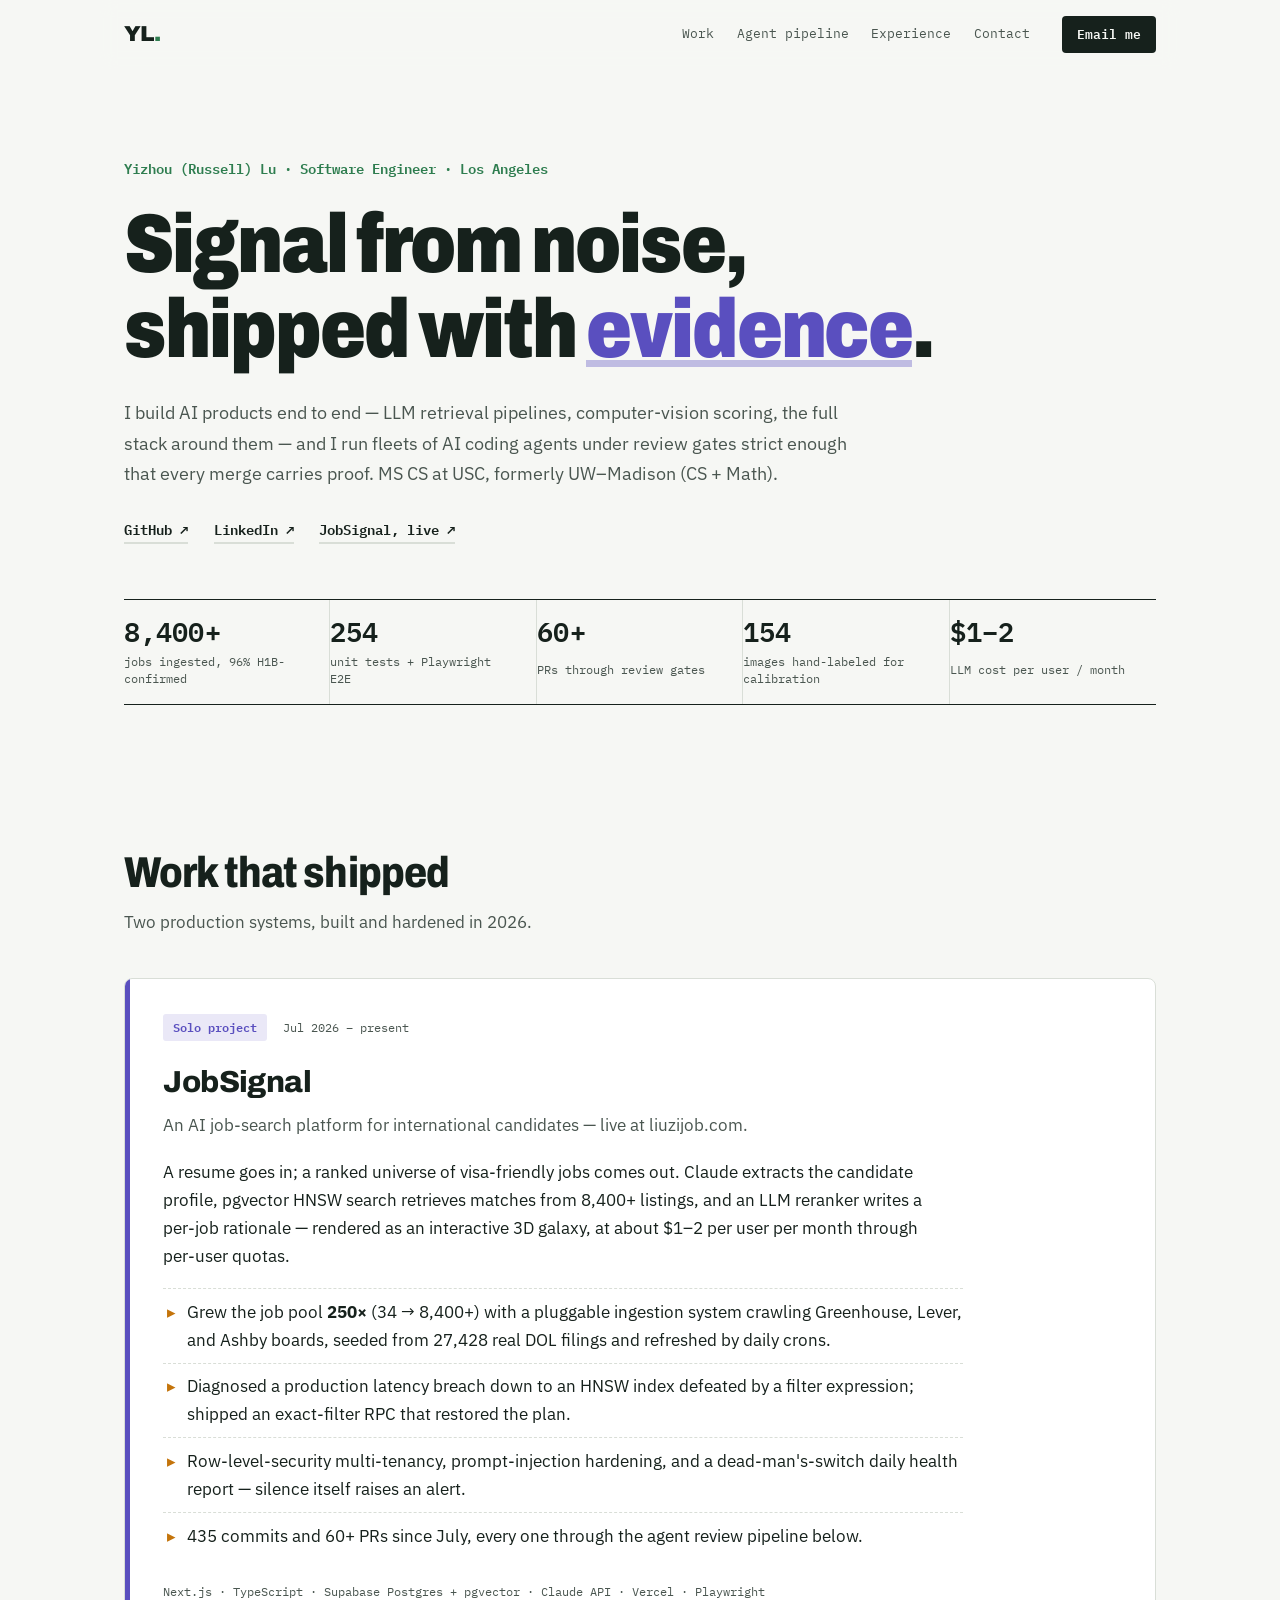
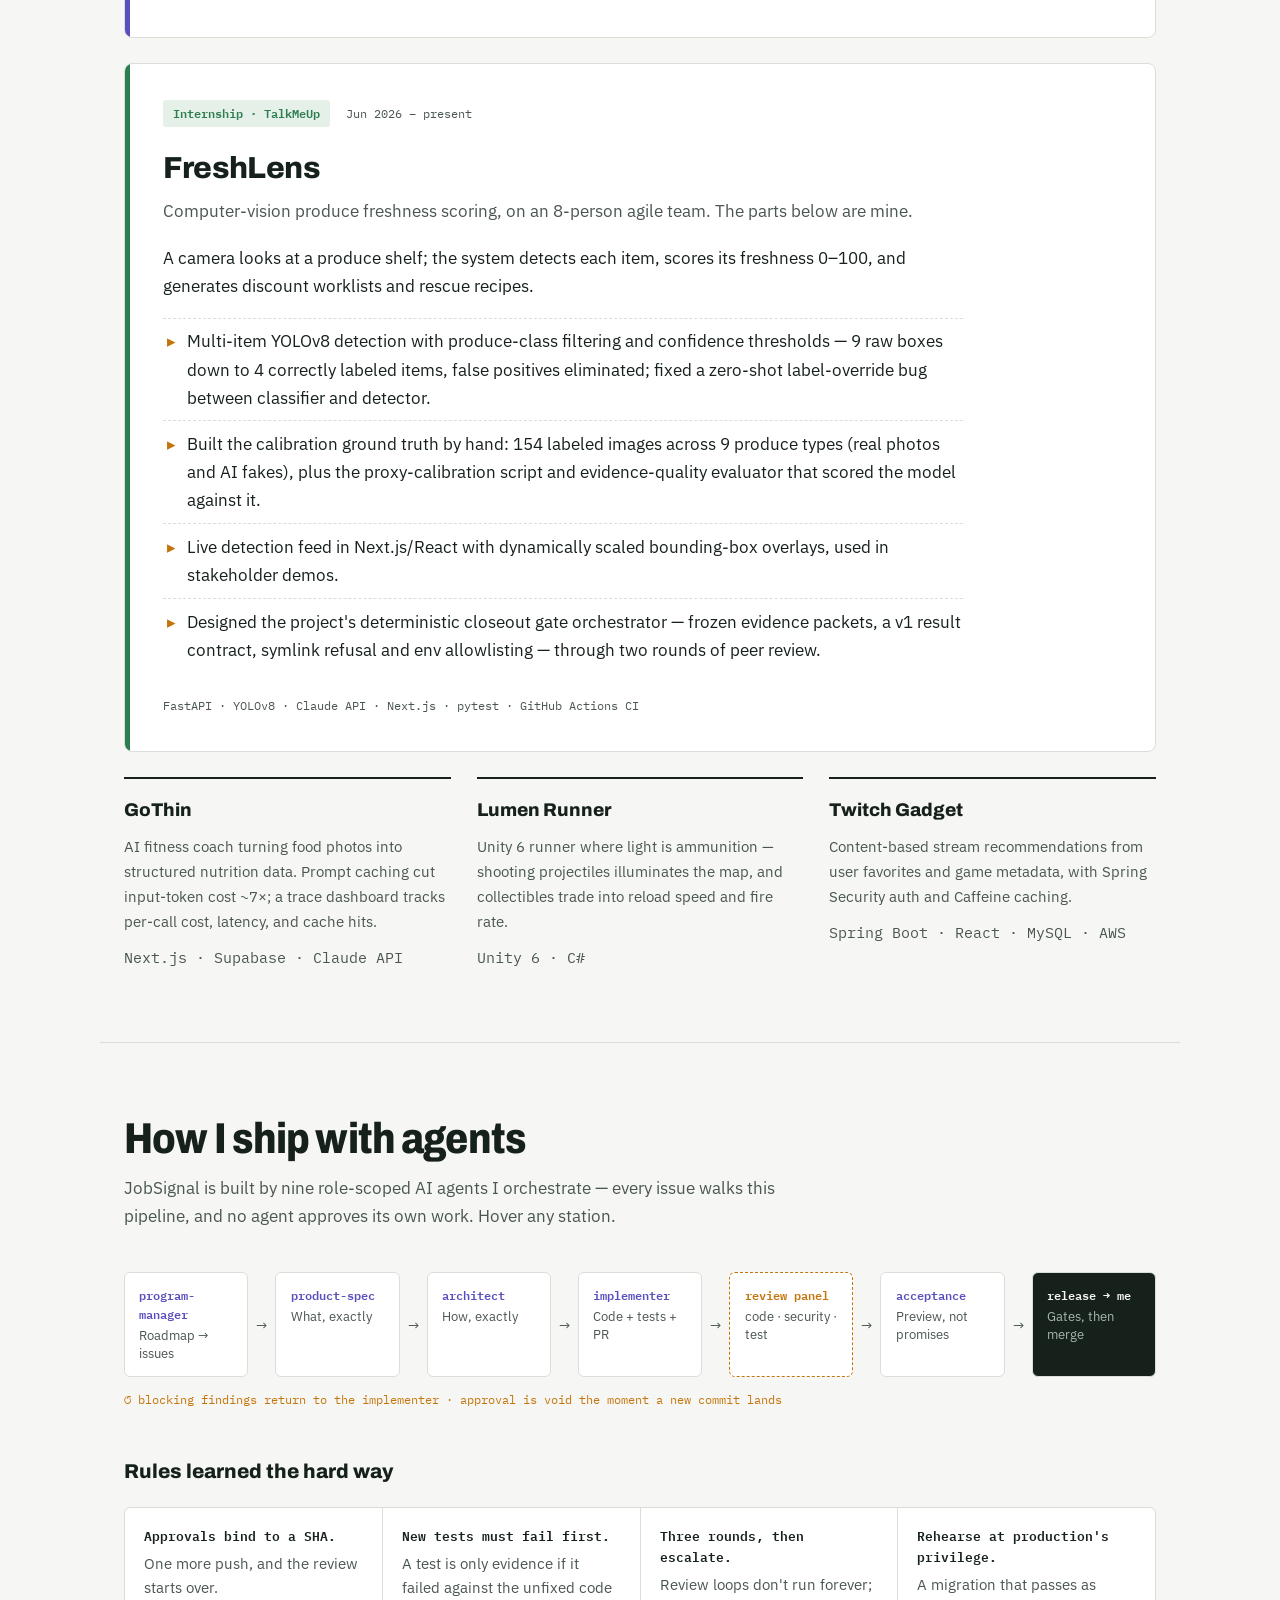
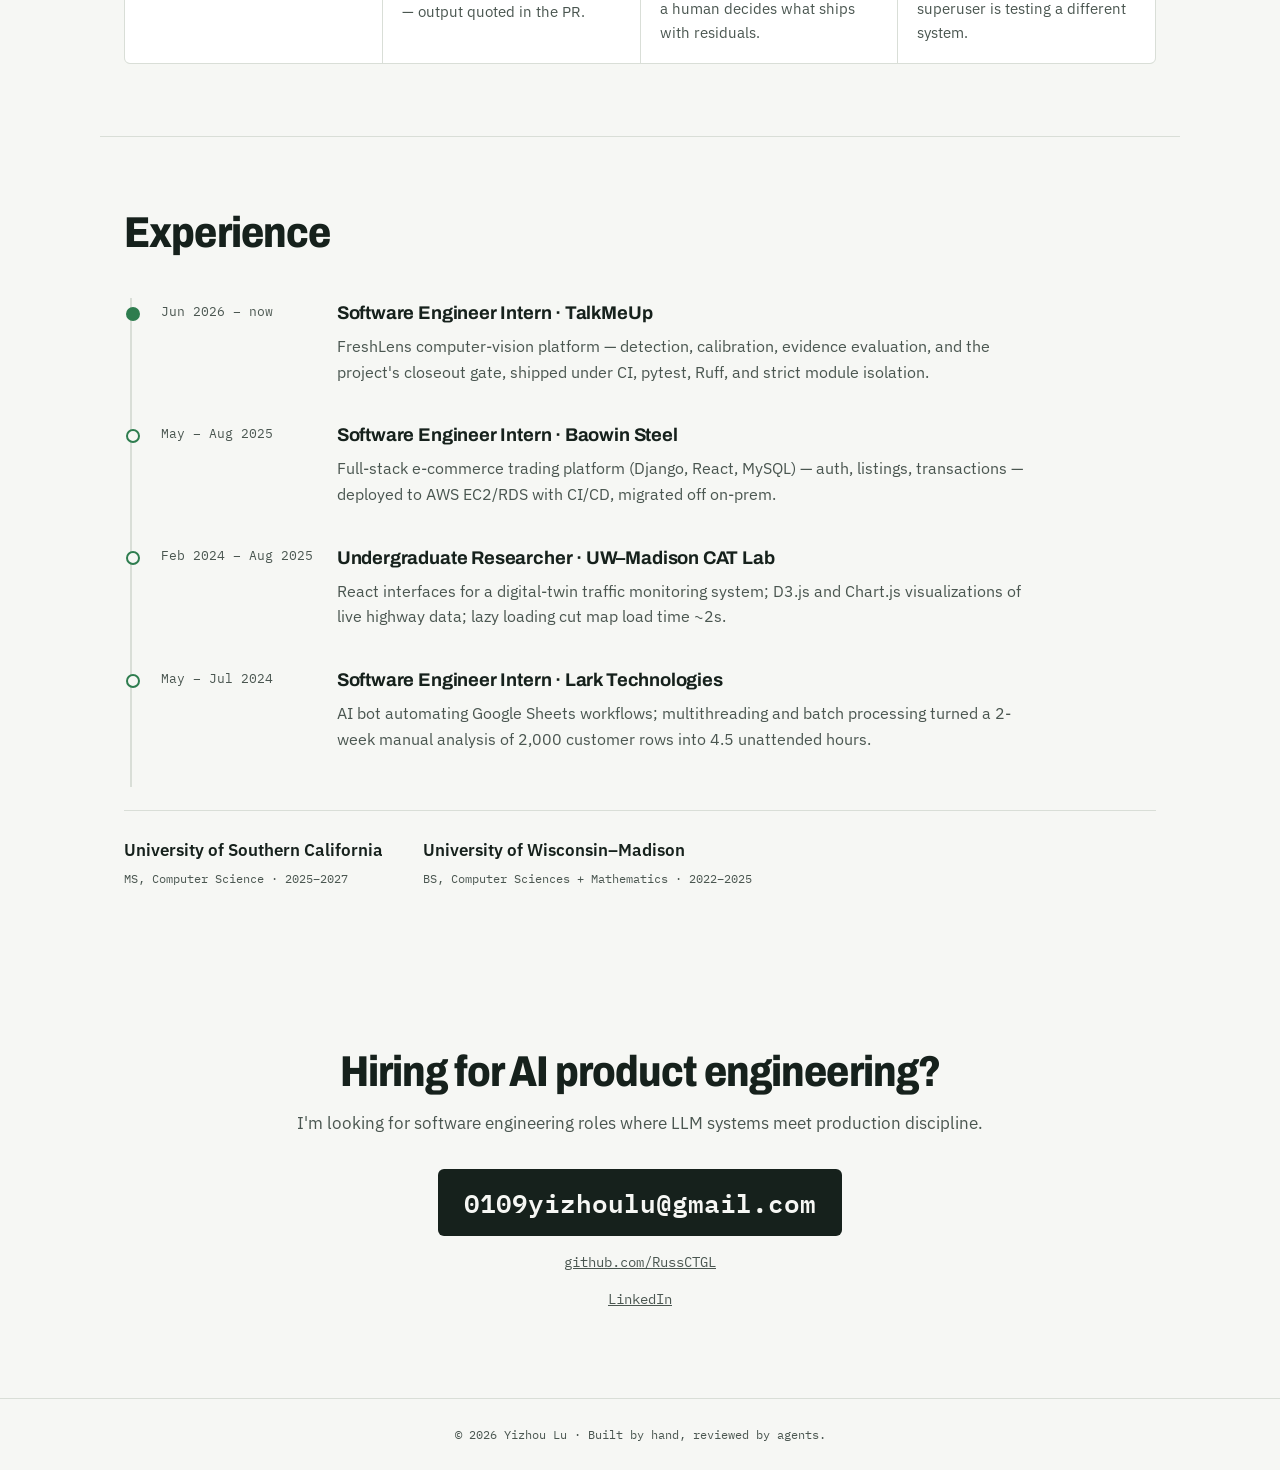
==== index.html @ 7bcc5f48 "Initial site: hero, projects, agent pipeline, experience, contact" ====
<!DOCTYPE html>
<html lang="en">
<head>
  <meta charset="UTF-8">
  <meta name="viewport" content="width=device-width, initial-scale=1.0">
  <title>Yizhou (Russell) Lu — Software Engineer</title>
  <meta name="description" content="Yizhou (Russell) Lu builds AI systems that hold up in production — LLM pipelines, computer vision, and full-stack products shipped with evidence.">
  <link rel="preconnect" href="https://fonts.googleapis.com">
  <link rel="preconnect" href="https://fonts.gstatic.com" crossorigin>
  <link href="https://fonts.googleapis.com/css2?family=Archivo:wdth,wght@75..100,400..900&family=IBM+Plex+Mono:wght@400;500;600&family=IBM+Plex+Sans:wght@400;500;600&display=swap" rel="stylesheet">
  <link rel="stylesheet" href="styles.css">
  <link rel="icon" href="data:image/svg+xml,<svg xmlns='http://www.w3.org/2000/svg' viewBox='0 0 100 100'><text y='.9em' font-size='90'>▲</text></svg>">
</head>
<body>

  <header class="site-header">
    <a class="wordmark" href="#top">YL<span class="wordmark-dot">.</span></a>
    <nav class="site-nav" aria-label="Main">
      <a href="#work">Work</a>
      <a href="#pipeline">Agent&nbsp;pipeline</a>
      <a href="#experience">Experience</a>
      <a href="#contact">Contact</a>
    </nav>
    <a class="header-cta" href="mailto:0109yizhoulu@gmail.com">Email me</a>
  </header>

  <main id="top">

    <!-- ============ HERO ============ -->
    <section class="hero">
      <p class="hero-eyebrow reveal">Yizhou (Russell) Lu · Software Engineer · Los Angeles</p>
      <h1 class="hero-title">
        <span class="reveal d1">Signal from noise,</span>
        <span class="reveal d2">shipped with <em>evidence</em>.</span>
      </h1>
      <p class="hero-sub reveal d3">
        I build AI products end to end — LLM retrieval pipelines, computer-vision scoring,
        the full stack around them — and I run fleets of AI coding agents under review
        gates strict enough that every merge carries proof. MS&nbsp;CS at USC, formerly
        UW–Madison (CS&nbsp;+&nbsp;Math).
      </p>
      <div class="hero-links reveal d4">
        <a href="https://github.com/RussCTGL" target="_blank" rel="noopener">GitHub ↗</a>
        <a href="http://linkedin.com/in/yizhou-lu-7034b0286" target="_blank" rel="noopener">LinkedIn ↗</a>
        <a href="https://www.liuzijob.com/" target="_blank" rel="noopener">JobSignal, live ↗</a>
      </div>

      <div class="ticker reveal d5" aria-label="Selected numbers from recent work">
        <div class="ticker-item"><span class="ticker-num" data-count="8400">0</span><span class="ticker-plus">+</span><span class="ticker-label">jobs ingested, 96% H1B-confirmed</span></div>
        <div class="ticker-item"><span class="ticker-num" data-count="254">0</span><span class="ticker-label">unit tests + Playwright E2E</span></div>
        <div class="ticker-item"><span class="ticker-num" data-count="60">0</span><span class="ticker-plus">+</span><span class="ticker-label">PRs through review gates</span></div>
        <div class="ticker-item"><span class="ticker-num" data-count="154">0</span><span class="ticker-label">images hand-labeled for calibration</span></div>
        <div class="ticker-item"><span class="ticker-mono">$1–2</span><span class="ticker-label">LLM cost per user / month</span></div>
      </div>
    </section>

    <!-- ============ WORK ============ -->
    <section class="section" id="work">
      <div class="section-head">
        <h2>Work that shipped</h2>
        <p class="section-sub">Two production systems, built and hardened in 2026.</p>
      </div>

      <!-- JobSignal -->
      <article class="project project--signal">
        <div class="project-meta">
          <span class="chip chip--indigo">Solo project</span>
          <span class="project-dates">Jul 2026 – present</span>
        </div>
        <h3 class="project-title"><a href="https://www.liuzijob.com/" target="_blank" rel="noopener">JobSignal</a></h3>
        <p class="project-tag">An AI job-search platform for international candidates — live at liuzijob.com.</p>
        <div class="project-body">
          <p>
            A resume goes in; a ranked universe of visa-friendly jobs comes out. Claude
            extracts the candidate profile, pgvector HNSW search retrieves matches from
            8,400+ listings, and an LLM reranker writes a per-job rationale — rendered
            as an interactive 3D galaxy, at about $1–2 per user per month through
            per-user quotas.
          </p>
          <ul class="project-points">
            <li>Grew the job pool <strong>250×</strong> (34 → 8,400+) with a pluggable ingestion system crawling Greenhouse, Lever, and Ashby boards, seeded from 27,428 real DOL filings and refreshed by daily crons.</li>
            <li>Diagnosed a production latency breach down to an HNSW index defeated by a filter expression; shipped an exact-filter RPC that restored the plan.</li>
            <li>Row-level-security multi-tenancy, prompt-injection hardening, and a dead-man's-switch daily health report — silence itself raises an alert.</li>
            <li>435 commits and 60+ PRs since July, every one through the agent review pipeline below.</li>
          </ul>
        </div>
        <p class="project-stack">Next.js · TypeScript · Supabase Postgres + pgvector · Claude API · Vercel · Playwright</p>
      </article>

      <!-- FreshLens -->
      <article class="project project--fresh">
        <div class="project-meta">
          <span class="chip chip--green">Internship · TalkMeUp</span>
          <span class="project-dates">Jun 2026 – present</span>
        </div>
        <h3 class="project-title">FreshLens</h3>
        <p class="project-tag">Computer-vision produce freshness scoring, on an 8-person agile team. The parts below are mine.</p>
        <div class="project-body">
          <p>
            A camera looks at a produce shelf; the system detects each item, scores its
            freshness 0–100, and generates discount worklists and rescue recipes.
          </p>
          <ul class="project-points">
            <li>Multi-item YOLOv8 detection with produce-class filtering and confidence thresholds — 9 raw boxes down to 4 correctly labeled items, false positives eliminated; fixed a zero-shot label-override bug between classifier and detector.</li>
            <li>Built the calibration ground truth by hand: 154 labeled images across 9 produce types (real photos and AI fakes), plus the proxy-calibration script and evidence-quality evaluator that scored the model against it.</li>
            <li>Live detection feed in Next.js/React with dynamically scaled bounding-box overlays, used in stakeholder demos.</li>
            <li>Designed the project's deterministic closeout gate orchestrator — frozen evidence packets, a v1 result contract, symlink refusal and env allowlisting — through two rounds of peer review.</li>
          </ul>
        </div>
        <p class="project-stack">FastAPI · YOLOv8 · Claude API · Next.js · pytest · GitHub Actions CI</p>
      </article>

      <!-- Compact row -->
      <div class="project-row">
        <article class="mini-project">
          <h4><a href="https://go-thin.vercel.app/" target="_blank" rel="noopener">GoThin</a></h4>
          <p>AI fitness coach turning food photos into structured nutrition data. Prompt caching cut input-token cost ~7×; a trace dashboard tracks per-call cost, latency, and cache hits.</p>
          <p class="mini-stack">Next.js · Supabase · Claude API</p>
        </article>
        <article class="mini-project">
          <h4><a href="https://russctgl.github.io/gold-final-build/" target="_blank" rel="noopener">Lumen Runner</a></h4>
          <p>Unity 6 runner where light is ammunition — shooting projectiles illuminates the map, and collectibles trade into reload speed and fire rate.</p>
          <p class="mini-stack">Unity 6 · C#</p>
        </article>
        <article class="mini-project">
          <h4>Twitch Gadget</h4>
          <p>Content-based stream recommendations from user favorites and game metadata, with Spring Security auth and Caffeine caching.</p>
          <p class="mini-stack">Spring Boot · React · MySQL · AWS</p>
        </article>
      </div>
    </section>

    <!-- ============ PIPELINE ============ -->
    <section class="section section--pipeline" id="pipeline">
      <div class="section-head">
        <h2>How I ship with agents</h2>
        <p class="section-sub">
          JobSignal is built by nine role-scoped AI agents I orchestrate — every issue
          walks this pipeline, and no agent approves its own work. Hover any station.
        </p>
      </div>

      <div class="pipeline" role="list">
        <div class="pipe-node" role="listitem" tabindex="0">
          <span class="pipe-role">program-manager</span>
          <span class="pipe-job">Roadmap → issues</span>
          <div class="pipe-card">Converts the roadmap into milestones, epics, and implementation-ready issues. Never writes code.</div>
        </div>
        <div class="pipe-arrow" aria-hidden="true">→</div>
        <div class="pipe-node" role="listitem" tabindex="0">
          <span class="pipe-role">product-spec</span>
          <span class="pipe-job">What, exactly</span>
          <div class="pipe-card">Translates product outcomes into precise user behavior and acceptance criteria on the issue.</div>
        </div>
        <div class="pipe-arrow" aria-hidden="true">→</div>
        <div class="pipe-node" role="listitem" tabindex="0">
          <span class="pipe-role">architect</span>
          <span class="pipe-job">How, exactly</span>
          <div class="pipe-card">Technical design, schema and interface contracts, ADRs. Multi-round designs end in a single design-of-record document.</div>
        </div>
        <div class="pipe-arrow" aria-hidden="true">→</div>
        <div class="pipe-node" role="listitem" tabindex="0">
          <span class="pipe-role">implementer</span>
          <span class="pipe-job">Code + tests + PR</span>
          <div class="pipe-card">Implements exactly within scope. Never approves, merges, or closes its own work — and never touches the hosted database.</div>
        </div>
        <div class="pipe-arrow" aria-hidden="true">→</div>
        <div class="pipe-node pipe-node--review" role="listitem" tabindex="0">
          <span class="pipe-role">review panel</span>
          <span class="pipe-job">code · security · test</span>
          <div class="pipe-card">Independent line-level review on every code PR; adversarial security review when auth or consent boundaries move; a test engineer who distrusts the implementer's summary. Blocking findings loop back — approval binds to a SHA, three rounds max before escalation.</div>
        </div>
        <div class="pipe-arrow" aria-hidden="true">→</div>
        <div class="pipe-node" role="listitem" tabindex="0">
          <span class="pipe-role">acceptance</span>
          <span class="pipe-job">Preview, not promises</span>
          <div class="pipe-card">Runs the demo script against the deployed preview. "The backend works" is not acceptance.</div>
        </div>
        <div class="pipe-arrow" aria-hidden="true">→</div>
        <div class="pipe-node pipe-node--human" role="listitem" tabindex="0">
          <span class="pipe-role">release → me</span>
          <span class="pipe-job">Gates, then merge</span>
          <div class="pipe-card">The release manager verifies approvals, CI, migration safety, and rollback; the merge itself is always mine. Agents have zero production access — read-only included.</div>
        </div>
      </div>
      <p class="pipe-loop-note" aria-hidden="true">↺ blocking findings return to the implementer · approval is void the moment a new commit lands</p>

      <div class="rules">
        <h3 class="rules-title">Rules learned the hard way</h3>
        <div class="rules-grid">
          <div class="rule"><span class="rule-k">Approvals bind to a SHA.</span> One more push, and the review starts over.</div>
          <div class="rule"><span class="rule-k">New tests must fail first.</span> A test is only evidence if it failed against the unfixed code — output quoted in the PR.</div>
          <div class="rule"><span class="rule-k">Three rounds, then escalate.</span> Review loops don't run forever; a human decides what ships with residuals.</div>
          <div class="rule"><span class="rule-k">Rehearse at production's privilege.</span> A migration that passes as superuser is testing a different system.</div>
        </div>
      </div>
    </section>

    <!-- ============ EXPERIENCE ============ -->
    <section class="section" id="experience">
      <div class="section-head">
        <h2>Experience</h2>
      </div>
      <ol class="timeline">
        <li class="tl-item">
          <div class="tl-when">Jun 2026 – now</div>
          <div class="tl-what">
            <h3>Software Engineer Intern · TalkMeUp</h3>
            <p>FreshLens computer-vision platform — detection, calibration, evidence evaluation, and the project's closeout gate, shipped under CI, pytest, Ruff, and strict module isolation.</p>
          </div>
        </li>
        <li class="tl-item">
          <div class="tl-when">May – Aug 2025</div>
          <div class="tl-what">
            <h3>Software Engineer Intern · Baowin Steel</h3>
            <p>Full-stack e-commerce trading platform (Django, React, MySQL) — auth, listings, transactions — deployed to AWS EC2/RDS with CI/CD, migrated off on-prem.</p>
          </div>
        </li>
        <li class="tl-item">
          <div class="tl-when">Feb 2024 – Aug 2025</div>
          <div class="tl-what">
            <h3>Undergraduate Researcher · UW–Madison CAT Lab</h3>
            <p>React interfaces for a digital-twin traffic monitoring system; D3.js and Chart.js visualizations of live highway data; lazy loading cut map load time ~2s.</p>
          </div>
        </li>
        <li class="tl-item">
          <div class="tl-when">May – Jul 2024</div>
          <div class="tl-what">
            <h3>Software Engineer Intern · Lark Technologies</h3>
            <p>AI bot automating Google Sheets workflows; multithreading and batch processing turned a 2-week manual analysis of 2,000 customer rows into 4.5 unattended hours.</p>
          </div>
        </li>
      </ol>

      <div class="edu">
        <div class="edu-item">
          <span class="edu-school">University of Southern California</span>
          <span class="edu-degree">MS, Computer Science · 2025–2027</span>
        </div>
        <div class="edu-item">
          <span class="edu-school">University of Wisconsin–Madison</span>
          <span class="edu-degree">BS, Computer Sciences + Mathematics · 2022–2025</span>
        </div>
      </div>
    </section>

    <!-- ============ CONTACT ============ -->
    <section class="section section--contact" id="contact">
      <h2 class="contact-title">Hiring for AI product engineering?</h2>
      <p class="contact-sub">I'm looking for software engineering roles where LLM systems meet production discipline.</p>
      <div class="contact-links">
        <a class="contact-primary" href="mailto:0109yizhoulu@gmail.com">0109yizhoulu@gmail.com</a>
        <a href="https://github.com/RussCTGL" target="_blank" rel="noopener">github.com/RussCTGL</a>
        <a href="http://linkedin.com/in/yizhou-lu-7034b0286" target="_blank" rel="noopener">LinkedIn</a>
      </div>
    </section>

  </main>

  <footer class="site-footer">
    <p>© 2026 Yizhou Lu · Built by hand, reviewed by agents.</p>
  </footer>

  <script src="main.js"></script>
</body>
</html>
---- styles.css ----
/* ============================================================
   Yizhou Lu — personal site
   Palette
     paper    #F6F7F4   cool near-white ground
     ink      #16211C   green-black text
     fresh    #2E7D4F   FreshLens green (CV / internship)
     orbit    #5A4FBF   JobSignal indigo (LLM / solo work)
     amber    #C4740B   instrument warning accent (used sparingly)
     line     #D9DED7   rules and borders
   Type
     display  Archivo (condensed-ish widths, heavy weights)
     body     IBM Plex Sans
     utility  IBM Plex Mono (numbers, labels, roles)
   ============================================================ */

:root {
  --paper: #F6F7F4;
  --paper-raise: #FFFFFF;
  --ink: #16211C;
  --ink-soft: #4A5650;
  --fresh: #2E7D4F;
  --fresh-tint: #E5F0E9;
  --orbit: #5A4FBF;
  --orbit-tint: #EAE8F7;
  --amber: #C4740B;
  --line: #D9DED7;
  --display: "Archivo", sans-serif;
  --body: "IBM Plex Sans", sans-serif;
  --mono: "IBM Plex Mono", monospace;
  --maxw: 1080px;
}

* { margin: 0; padding: 0; box-sizing: border-box; }

html { scroll-behavior: smooth; }

body {
  background: var(--paper);
  color: var(--ink);
  font-family: var(--body);
  font-size: 1.0625rem;
  line-height: 1.65;
  -webkit-font-smoothing: antialiased;
}

::selection { background: var(--orbit); color: #fff; }

a { color: inherit; }

:focus-visible {
  outline: 2px solid var(--orbit);
  outline-offset: 3px;
  border-radius: 2px;
}

/* ---------- header ---------- */

.site-header {
  position: sticky;
  top: 0;
  z-index: 50;
  display: flex;
  align-items: center;
  gap: 2rem;
  max-width: var(--maxw);
  margin: 0 auto;
  padding: 1rem 1.5rem;
  background: color-mix(in srgb, var(--paper) 88%, transparent);
  backdrop-filter: blur(8px);
}

.wordmark {
  font-family: var(--display);
  font-weight: 900;
  font-size: 1.35rem;
  letter-spacing: -0.03em;
  text-decoration: none;
}
.wordmark-dot { color: var(--fresh); }

.site-nav {
  display: flex;
  gap: 1.4rem;
  margin-left: auto;
}
.site-nav a {
  font-family: var(--mono);
  font-size: 0.8rem;
  text-decoration: none;
  color: var(--ink-soft);
  padding: 0.2rem 0;
  border-bottom: 2px solid transparent;
  transition: color 0.15s, border-color 0.15s;
}
.site-nav a:hover { color: var(--ink); border-color: var(--fresh); }

.header-cta {
  font-family: var(--mono);
  font-size: 0.8rem;
  font-weight: 600;
  text-decoration: none;
  color: var(--paper);
  background: var(--ink);
  padding: 0.5rem 0.95rem;
  border-radius: 4px;
  transition: background 0.15s;
}
.header-cta:hover { background: var(--orbit); }

/* ---------- hero ---------- */

.hero {
  max-width: var(--maxw);
  margin: 0 auto;
  padding: 5.5rem 1.5rem 4.5rem;
}

.hero-eyebrow {
  font-family: var(--mono);
  font-size: 0.85rem;
  color: var(--fresh);
  font-weight: 600;
  margin-bottom: 1.4rem;
}

.hero-title {
  font-family: var(--display);
  font-weight: 900;
  font-stretch: 82%;
  font-size: clamp(2.6rem, 7.2vw, 5.2rem);
  line-height: 1.02;
  letter-spacing: -0.025em;
  text-wrap: balance;
}
.hero-title span { display: block; }
.hero-title em {
  font-style: normal;
  color: var(--orbit);
  position: relative;
}
.hero-title em::after {
  content: "";
  position: absolute;
  left: 0; right: 0; bottom: 0.08em;
  height: 0.09em;
  background: var(--orbit);
  opacity: 0.35;
}

.hero-sub {
  max-width: 46rem;
  margin-top: 1.6rem;
  font-size: 1.15rem;
  color: var(--ink-soft);
}

.hero-links {
  display: flex;
  flex-wrap: wrap;
  gap: 1.6rem;
  margin-top: 1.8rem;
}
.hero-links a {
  font-family: var(--mono);
  font-size: 0.88rem;
  font-weight: 600;
  text-decoration: none;
  border-bottom: 2px solid var(--line);
  padding-bottom: 2px;
  transition: border-color 0.15s;
}
.hero-links a:hover { border-color: var(--fresh); }

/* ticker — instrument readout strip */

.ticker {
  display: grid;
  grid-template-columns: repeat(auto-fit, minmax(160px, 1fr));
  border-top: 1px solid var(--ink);
  border-bottom: 1px solid var(--ink);
  margin-top: 3.4rem;
}
.ticker-item {
  padding: 1.1rem 1.2rem 1.1rem 0;
  border-right: 1px solid var(--line);
  display: flex;
  flex-direction: column;
}
.ticker-item:last-child { border-right: none; }
.ticker-num, .ticker-mono {
  font-family: var(--mono);
  font-weight: 600;
  font-size: 1.7rem;
  line-height: 1.1;
  font-variant-numeric: tabular-nums;
}
.ticker-plus {
  font-family: var(--mono);
  font-weight: 600;
  font-size: 1.7rem;
  line-height: 1.1;
  display: inline;
}
.ticker-item { flex-direction: row; flex-wrap: wrap; align-items: baseline; column-gap: 0.05em; }
.ticker-label {
  flex-basis: 100%;
  font-family: var(--mono);
  font-size: 0.72rem;
  color: var(--ink-soft);
  margin-top: 0.45rem;
  line-height: 1.4;
}

/* ---------- sections ---------- */

.section {
  max-width: var(--maxw);
  margin: 0 auto;
  padding: 4.5rem 1.5rem;
}

.section-head { margin-bottom: 2.6rem; }

.section-head h2, .contact-title {
  font-family: var(--display);
  font-weight: 800;
  font-stretch: 85%;
  font-size: clamp(1.9rem, 4vw, 2.7rem);
  letter-spacing: -0.02em;
  line-height: 1.1;
}

.section-sub {
  margin-top: 0.7rem;
  color: var(--ink-soft);
  max-width: 44rem;
}

/* ---------- projects ---------- */

.project {
  background: var(--paper-raise);
  border: 1px solid var(--line);
  border-radius: 8px;
  padding: 2.2rem 2.4rem;
  margin-bottom: 1.6rem;
  position: relative;
  overflow: hidden;
}
.project::before {
  content: "";
  position: absolute;
  left: 0; top: 0; bottom: 0;
  width: 5px;
}
.project--signal::before { background: var(--orbit); }
.project--fresh::before { background: var(--fresh); }

.project-meta {
  display: flex;
  align-items: center;
  gap: 1rem;
  margin-bottom: 1rem;
}
.chip {
  font-family: var(--mono);
  font-size: 0.72rem;
  font-weight: 600;
  padding: 0.25rem 0.6rem;
  border-radius: 3px;
}
.chip--indigo { background: var(--orbit-tint); color: var(--orbit); }
.chip--green { background: var(--fresh-tint); color: var(--fresh); }
.project-dates {
  font-family: var(--mono);
  font-size: 0.78rem;
  color: var(--ink-soft);
}

.project-title {
  font-family: var(--display);
  font-weight: 800;
  font-size: 1.9rem;
  letter-spacing: -0.02em;
}
.project-title a { text-decoration: none; }
.project-title a:hover { color: var(--orbit); }

.project-tag {
  color: var(--ink-soft);
  margin-top: 0.25rem;
  margin-bottom: 1.2rem;
}

.project-body p { max-width: 48rem; }

.project-points {
  margin: 1.1rem 0 0 0;
  padding: 0;
  list-style: none;
  max-width: 50rem;
}
.project-points li {
  padding: 0.55rem 0 0.55rem 1.5rem;
  position: relative;
  border-top: 1px dashed var(--line);
}
.project-points li::before {
  content: "▸";
  position: absolute;
  left: 0.2rem;
  color: var(--amber);
}

.project-stack {
  margin-top: 1.4rem;
  font-family: var(--mono);
  font-size: 0.78rem;
  color: var(--ink-soft);
}

.project-row {
  display: grid;
  grid-template-columns: repeat(auto-fit, minmax(250px, 1fr));
  gap: 1.6rem;
  margin-top: 0.4rem;
}
.mini-project {
  border-top: 2px solid var(--ink);
  padding-top: 1rem;
}
.mini-project h4 {
  font-family: var(--display);
  font-weight: 800;
  font-size: 1.15rem;
  margin-bottom: 0.5rem;
}
.mini-project h4 a { text-decoration: none; }
.mini-project h4 a:hover { color: var(--orbit); }
.mini-project p { font-size: 0.95rem; color: var(--ink-soft); }
.mini-stack {
  margin-top: 0.7rem;
  font-family: var(--mono);
  font-size: 0.72rem;
}

/* ---------- pipeline (signature) ---------- */

.section--pipeline {
  border-top: 1px solid var(--line);
  border-bottom: 1px solid var(--line);
}

.pipeline {
  display: flex;
  flex-wrap: wrap;
  align-items: stretch;
  gap: 0.5rem;
  margin-bottom: 0.8rem;
}

.pipe-node {
  position: relative;
  flex: 1 1 120px;
  min-width: 118px;
  background: var(--paper-raise);
  border: 1px solid var(--line);
  border-radius: 6px;
  padding: 0.85rem 0.9rem;
  cursor: default;
  transition: border-color 0.15s, transform 0.15s, box-shadow 0.15s;
  opacity: 0;
  transform: translateY(10px);
}
.pipeline.lit .pipe-node {
  animation: node-in 0.4s ease forwards;
}
.pipeline.lit .pipe-node:nth-child(1)  { animation-delay: 0.00s; }
.pipeline.lit .pipe-node:nth-child(3)  { animation-delay: 0.12s; }
.pipeline.lit .pipe-node:nth-child(5)  { animation-delay: 0.24s; }
.pipeline.lit .pipe-node:nth-child(7)  { animation-delay: 0.36s; }
.pipeline.lit .pipe-node:nth-child(9)  { animation-delay: 0.48s; }
.pipeline.lit .pipe-node:nth-child(11) { animation-delay: 0.60s; }
.pipeline.lit .pipe-node:nth-child(13) { animation-delay: 0.72s; }

@keyframes node-in {
  to { opacity: 1; transform: translateY(0); }
}

.pipe-node:hover, .pipe-node:focus-visible {
  border-color: var(--orbit);
  transform: translateY(-2px);
  box-shadow: 0 6px 18px rgba(90, 79, 191, 0.12);
}
.pipe-node--review { border-style: dashed; border-color: var(--amber); }
.pipe-node--human { background: var(--ink); }
.pipe-node--human .pipe-role { color: var(--paper); }
.pipe-node--human .pipe-job { color: #A8B5AE; }

.pipe-role {
  display: block;
  font-family: var(--mono);
  font-size: 0.72rem;
  font-weight: 600;
  color: var(--orbit);
}
.pipe-node--review .pipe-role { color: var(--amber); }
.pipe-job {
  display: block;
  font-size: 0.82rem;
  color: var(--ink-soft);
  margin-top: 0.2rem;
  line-height: 1.35;
}

.pipe-arrow {
  align-self: center;
  color: var(--ink-soft);
  font-size: 0.9rem;
  opacity: 0;
}
.pipeline.lit .pipe-arrow { animation: node-in 0.3s ease forwards; }
.pipeline.lit .pipe-arrow:nth-child(2)  { animation-delay: 0.08s; }
.pipeline.lit .pipe-arrow:nth-child(4)  { animation-delay: 0.20s; }
.pipeline.lit .pipe-arrow:nth-child(6)  { animation-delay: 0.32s; }
.pipeline.lit .pipe-arrow:nth-child(8)  { animation-delay: 0.44s; }
.pipeline.lit .pipe-arrow:nth-child(10) { animation-delay: 0.56s; }
.pipeline.lit .pipe-arrow:nth-child(12) { animation-delay: 0.68s; }

/* hover card */
.pipe-card {
  position: absolute;
  left: 50%;
  bottom: calc(100% + 10px);
  transform: translateX(-50%) translateY(4px);
  width: 250px;
  background: var(--ink);
  color: var(--paper);
  font-size: 0.82rem;
  line-height: 1.5;
  padding: 0.85rem 1rem;
  border-radius: 6px;
  opacity: 0;
  pointer-events: none;
  transition: opacity 0.15s, transform 0.15s;
  z-index: 20;
}
.pipe-card::after {
  content: "";
  position: absolute;
  top: 100%;
  left: 50%;
  transform: translateX(-50%);
  border: 6px solid transparent;
  border-top-color: var(--ink);
}
.pipe-node:hover .pipe-card,
.pipe-node:focus-visible .pipe-card {
  opacity: 1;
  transform: translateX(-50%) translateY(0);
}

.pipe-loop-note {
  font-family: var(--mono);
  font-size: 0.75rem;
  color: var(--amber);
  margin-bottom: 2.8rem;
}

/* rules */

.rules-title {
  font-family: var(--display);
  font-weight: 800;
  font-size: 1.25rem;
  margin-bottom: 1.2rem;
}
.rules-grid {
  display: grid;
  grid-template-columns: repeat(auto-fit, minmax(230px, 1fr));
  gap: 1px;
  background: var(--line);
  border: 1px solid var(--line);
  border-radius: 6px;
  overflow: hidden;
}
.rule {
  background: var(--paper-raise);
  padding: 1.1rem 1.2rem;
  font-size: 0.92rem;
  color: var(--ink-soft);
}
.rule-k {
  display: block;
  font-family: var(--mono);
  font-size: 0.8rem;
  font-weight: 600;
  color: var(--ink);
  margin-bottom: 0.3rem;
}

/* ---------- timeline ---------- */

.timeline {
  list-style: none;
  border-left: 2px solid var(--line);
  padding-left: 0;
  margin-left: 0.4rem;
}
.tl-item {
  display: grid;
  grid-template-columns: 150px 1fr;
  gap: 1.6rem;
  padding: 0 0 2.2rem 1.8rem;
  position: relative;
}
.tl-item::before {
  content: "";
  position: absolute;
  left: -6px;
  top: 0.5em;
  width: 10px;
  height: 10px;
  border-radius: 50%;
  background: var(--paper);
  border: 2px solid var(--fresh);
}
.tl-item:first-child::before { background: var(--fresh); }
.tl-when {
  font-family: var(--mono);
  font-size: 0.8rem;
  color: var(--ink-soft);
  padding-top: 0.2em;
  white-space: nowrap;
}
.tl-what h3 {
  font-family: var(--display);
  font-weight: 700;
  font-size: 1.15rem;
  letter-spacing: -0.01em;
}
.tl-what p {
  margin-top: 0.35rem;
  color: var(--ink-soft);
  font-size: 0.97rem;
  max-width: 44rem;
}

.edu {
  display: flex;
  flex-wrap: wrap;
  gap: 2.5rem;
  margin-top: 1.4rem;
  padding-top: 1.6rem;
  border-top: 1px solid var(--line);
}
.edu-item { display: flex; flex-direction: column; }
.edu-school { font-weight: 600; }
.edu-degree {
  font-family: var(--mono);
  font-size: 0.78rem;
  color: var(--ink-soft);
  margin-top: 0.2rem;
}

/* ---------- contact ---------- */

.section--contact {
  text-align: center;
  padding-top: 5.5rem;
  padding-bottom: 5.5rem;
}
.contact-sub {
  color: var(--ink-soft);
  margin-top: 0.8rem;
}
.contact-links {
  display: flex;
  flex-direction: column;
  align-items: center;
  gap: 0.9rem;
  margin-top: 2rem;
}
.contact-primary {
  font-family: var(--mono);
  font-weight: 600;
  font-size: clamp(1.1rem, 3vw, 1.6rem);
  text-decoration: none;
  color: var(--paper);
  background: var(--ink);
  padding: 0.8rem 1.6rem;
  border-radius: 6px;
  transition: background 0.15s;
}
.contact-primary:hover { background: var(--orbit); }
.contact-links a:not(.contact-primary) {
  font-family: var(--mono);
  font-size: 0.85rem;
  color: var(--ink-soft);
}

/* ---------- footer ---------- */

.site-footer {
  border-top: 1px solid var(--line);
  padding: 1.6rem 1.5rem;
  text-align: center;
  font-family: var(--mono);
  font-size: 0.75rem;
  color: var(--ink-soft);
}

/* ---------- reveal animation ---------- */

.reveal {
  opacity: 0;
  transform: translateY(14px);
  animation: rise 0.6s cubic-bezier(0.2, 0.7, 0.3, 1) forwards;
}
.reveal.d1 { animation-delay: 0.08s; }
.reveal.d2 { animation-delay: 0.16s; }
.reveal.d3 { animation-delay: 0.28s; }
.reveal.d4 { animation-delay: 0.36s; }
.reveal.d5 { animation-delay: 0.46s; }

@keyframes rise {
  to { opacity: 1; transform: translateY(0); }
}

.scroll-reveal {
  opacity: 0;
  transform: translateY(18px);
  transition: opacity 0.55s ease, transform 0.55s ease;
}
.scroll-reveal.in {
  opacity: 1;
  transform: translateY(0);
}

/* ---------- responsive ---------- */

@media (max-width: 760px) {
  .site-nav { display: none; }
  .project { padding: 1.6rem 1.4rem; }
  .tl-item { grid-template-columns: 1fr; gap: 0.3rem; }
  .pipe-arrow { display: none; }
  .pipe-node { flex-basis: 45%; }
  .pipe-card { display: none; }
  .pipe-job { font-size: 0.78rem; }
}

/* ---------- reduced motion ---------- */

@media (prefers-reduced-motion: reduce) {
  html { scroll-behavior: auto; }
  .reveal, .pipeline .pipe-node, .pipeline .pipe-arrow {
    animation: none !important;
    opacity: 1 !important;
    transform: none !important;
  }
  .scroll-reveal { opacity: 1; transform: none; transition: none; }
  .pipe-node, .pipe-card { transition: none; }
}
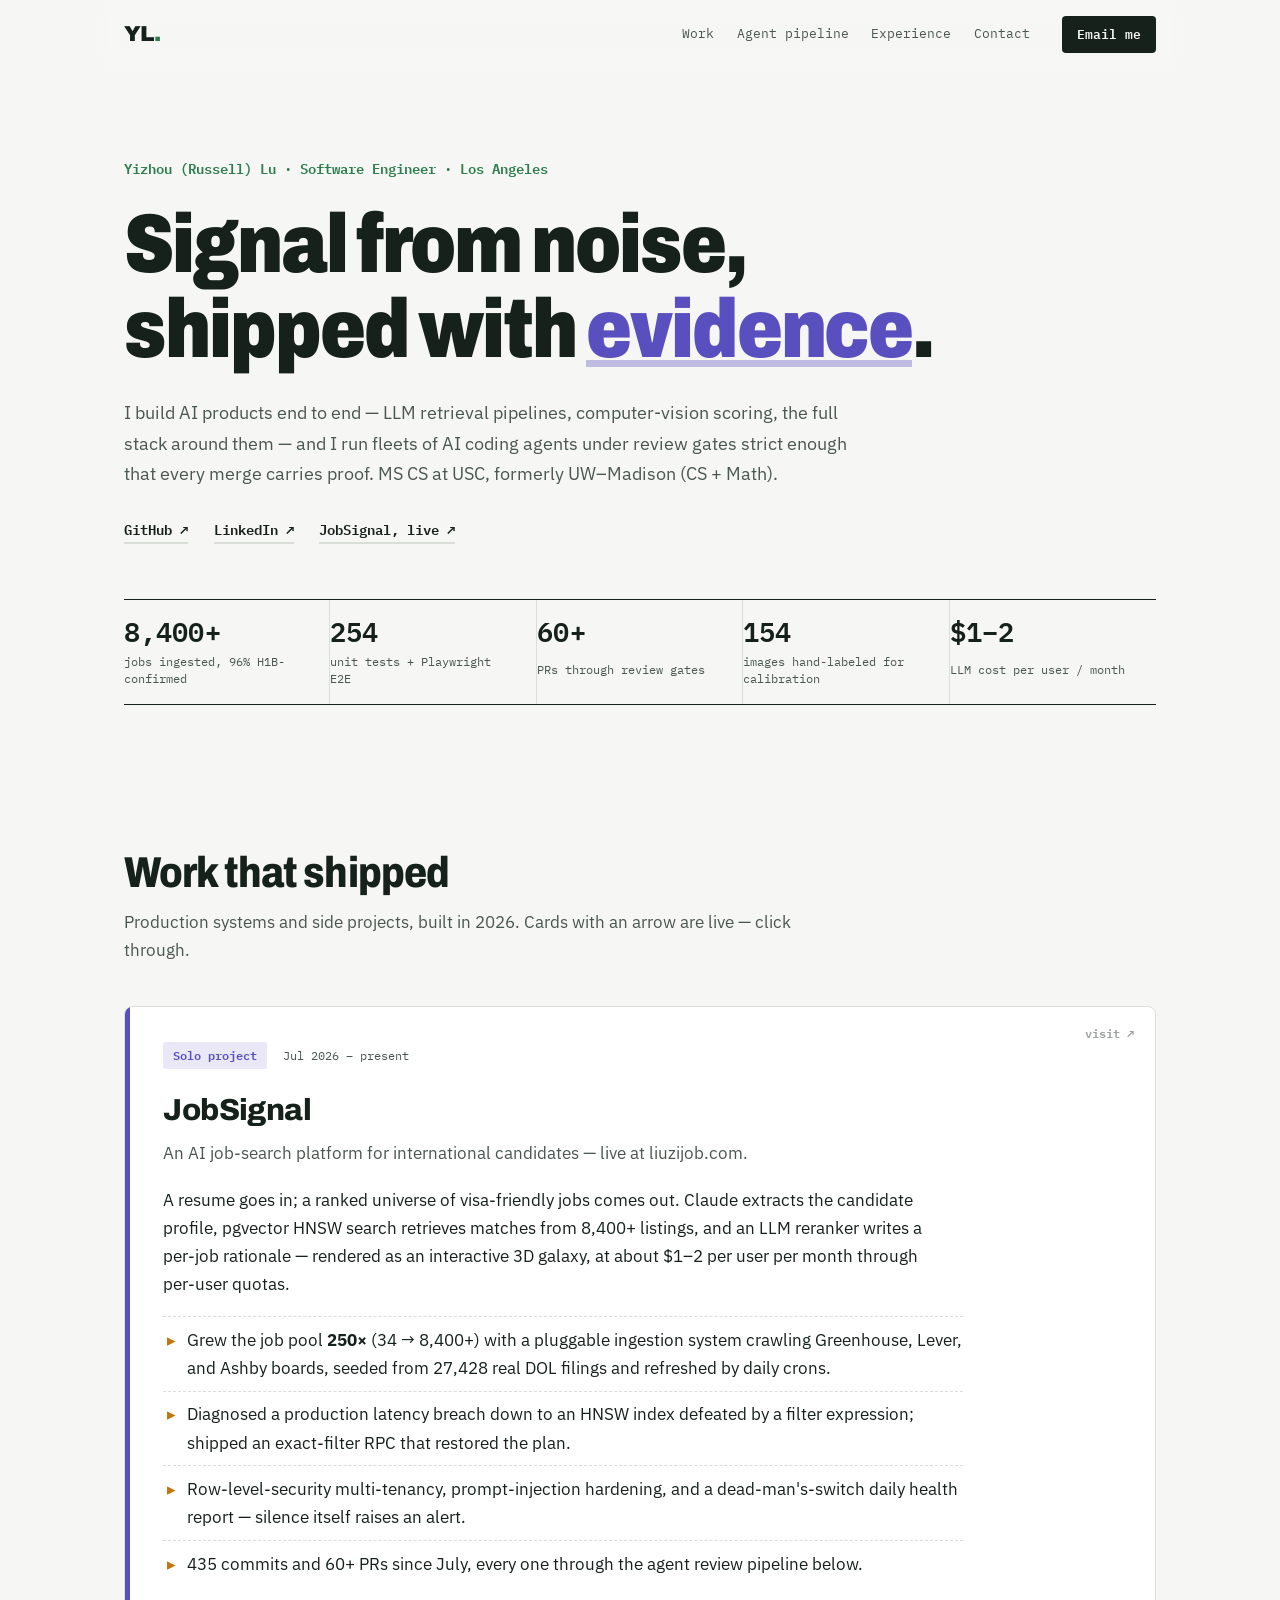
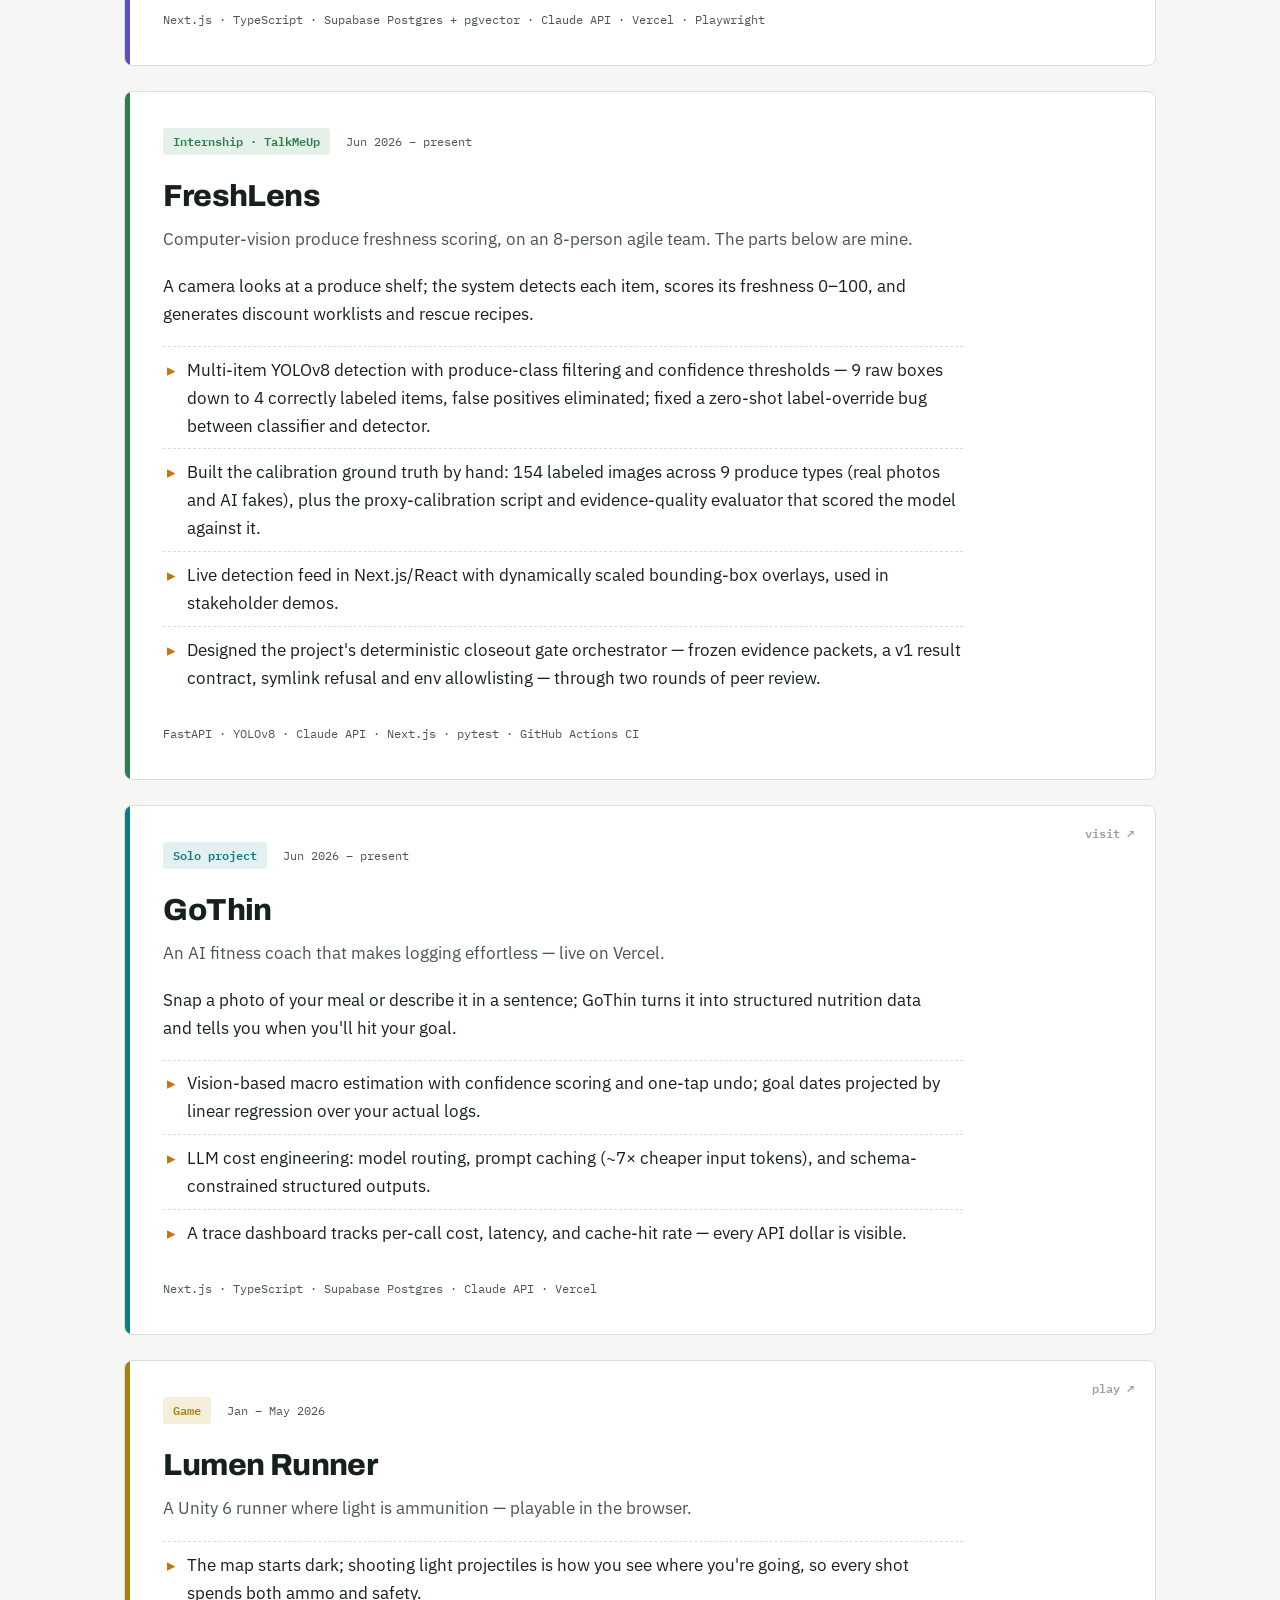
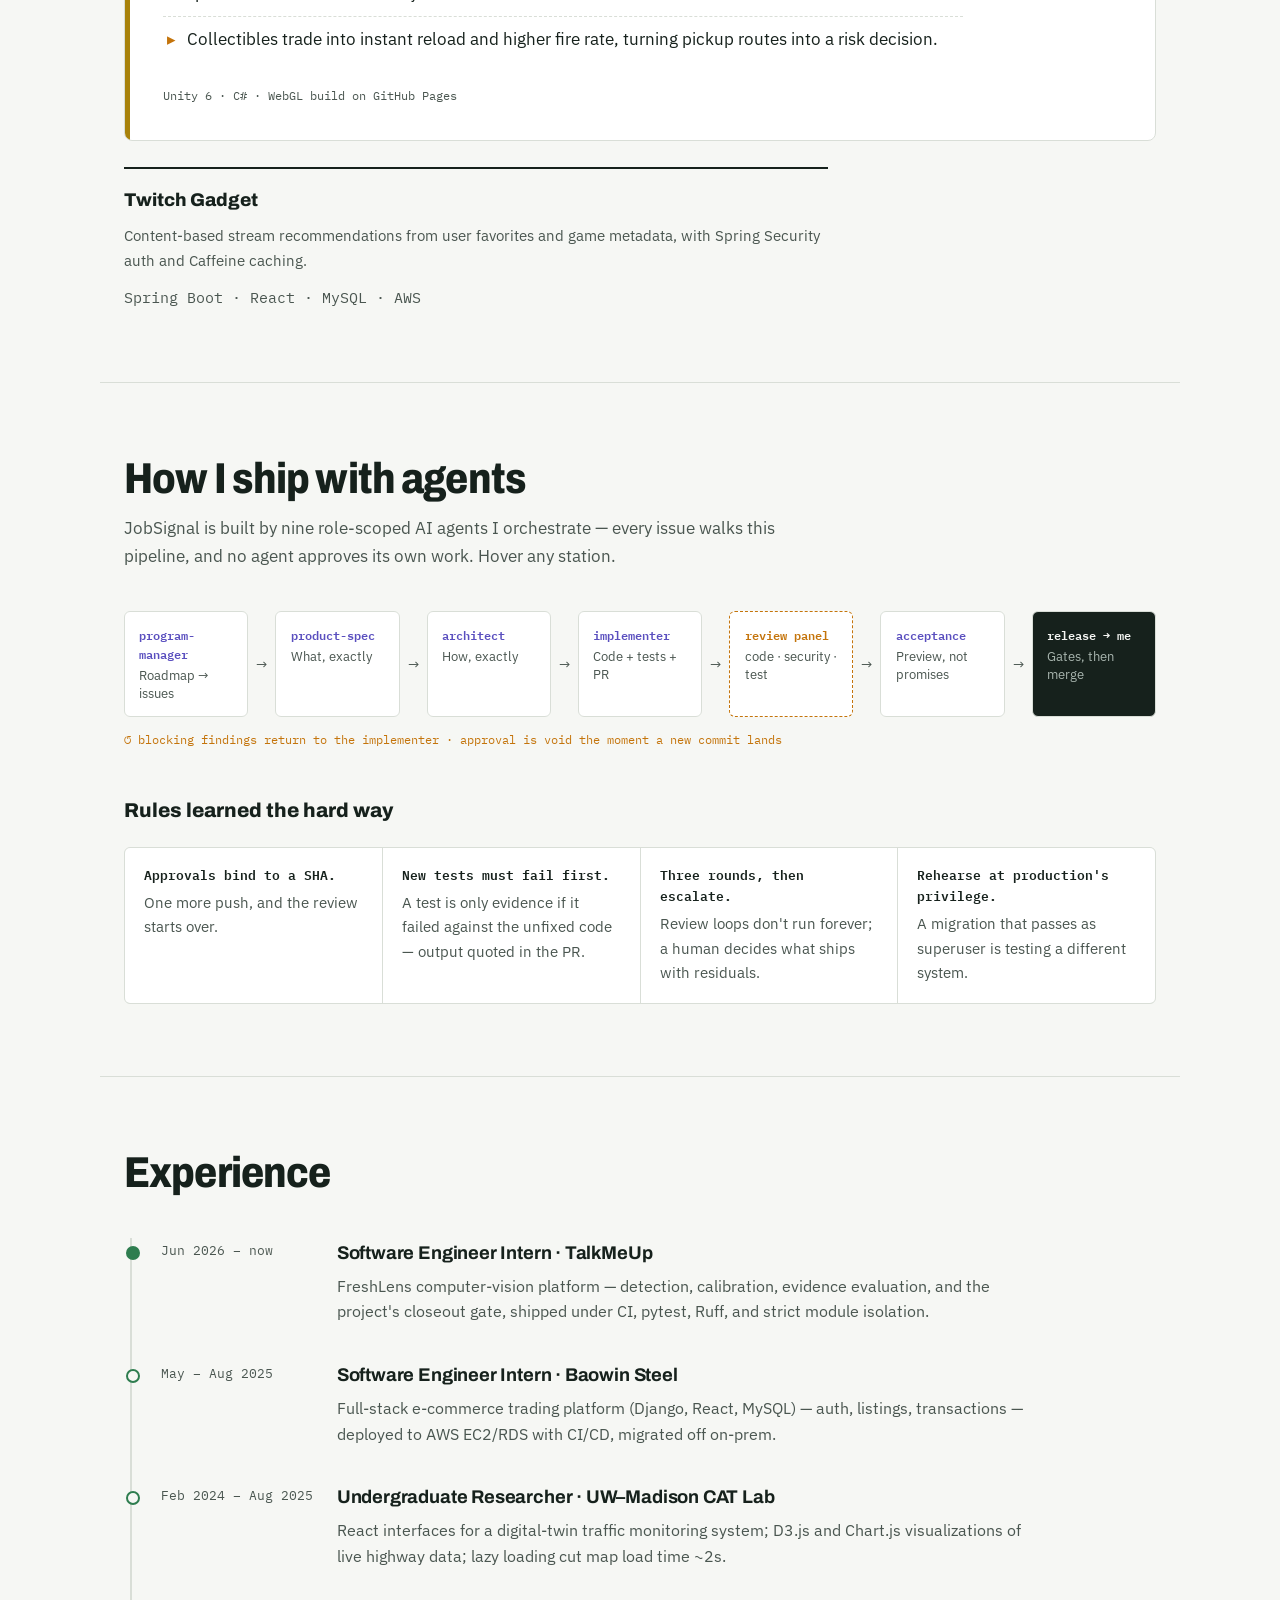
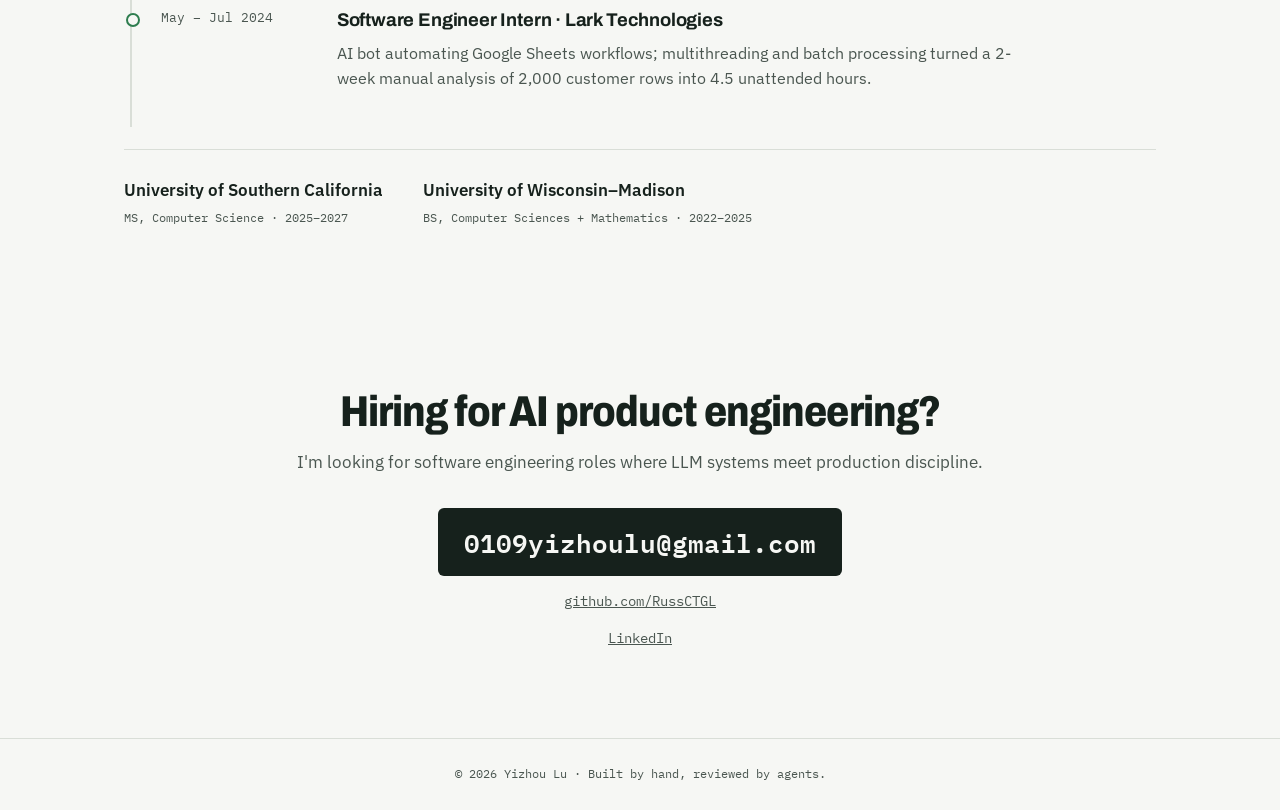
==== commit 5b6e700e: "Promote GoThin and Lumen Runner to full cards; make live projects fully clickable" ====
--- a/index.html
+++ b/index.html
@@ -58,16 +58,17 @@
     <section class="section" id="work">
       <div class="section-head">
         <h2>Work that shipped</h2>
-        <p class="section-sub">Two production systems, built and hardened in 2026.</p>
+        <p class="section-sub">Production systems and side projects, built in 2026. Cards with an arrow are live — click through.</p>
       </div>
 
       <!-- JobSignal -->
-      <article class="project project--signal">
+      <article class="project project--signal project--link">
+        <span class="project-visit" aria-hidden="true">visit ↗</span>
         <div class="project-meta">
           <span class="chip chip--indigo">Solo project</span>
           <span class="project-dates">Jul 2026 – present</span>
         </div>
-        <h3 class="project-title"><a href="https://www.liuzijob.com/" target="_blank" rel="noopener">JobSignal</a></h3>
+        <h3 class="project-title"><a class="stretch" href="https://www.liuzijob.com/" target="_blank" rel="noopener">JobSignal</a></h3>
         <p class="project-tag">An AI job-search platform for international candidates — live at liuzijob.com.</p>
         <div class="project-body">
           <p>
@@ -110,18 +111,49 @@
         <p class="project-stack">FastAPI · YOLOv8 · Claude API · Next.js · pytest · GitHub Actions CI</p>
       </article>
 
+      <!-- GoThin -->
+      <article class="project project--gothin project--link">
+        <span class="project-visit" aria-hidden="true">visit ↗</span>
+        <div class="project-meta">
+          <span class="chip chip--teal">Solo project</span>
+          <span class="project-dates">Jun 2026 – present</span>
+        </div>
+        <h3 class="project-title"><a class="stretch" href="https://go-thin.vercel.app/" target="_blank" rel="noopener">GoThin</a></h3>
+        <p class="project-tag">An AI fitness coach that makes logging effortless — live on Vercel.</p>
+        <div class="project-body">
+          <p>
+            Snap a photo of your meal or describe it in a sentence; GoThin turns it into
+            structured nutrition data and tells you when you'll hit your goal.
+          </p>
+          <ul class="project-points">
+            <li>Vision-based macro estimation with confidence scoring and one-tap undo; goal dates projected by linear regression over your actual logs.</li>
+            <li>LLM cost engineering: model routing, prompt caching (~7× cheaper input tokens), and schema-constrained structured outputs.</li>
+            <li>A trace dashboard tracks per-call cost, latency, and cache-hit rate — every API dollar is visible.</li>
+          </ul>
+        </div>
+        <p class="project-stack">Next.js · TypeScript · Supabase Postgres · Claude API · Vercel</p>
+      </article>
+
+      <!-- Lumen Runner -->
+      <article class="project project--lumen project--link">
+        <span class="project-visit" aria-hidden="true">play ↗</span>
+        <div class="project-meta">
+          <span class="chip chip--gold">Game</span>
+          <span class="project-dates">Jan – May 2026</span>
+        </div>
+        <h3 class="project-title"><a class="stretch" href="https://russctgl.github.io/gold-final-build/" target="_blank" rel="noopener">Lumen Runner</a></h3>
+        <p class="project-tag">A Unity 6 runner where light is ammunition — playable in the browser.</p>
+        <div class="project-body">
+          <ul class="project-points">
+            <li>The map starts dark; shooting light projectiles is how you see where you're going, so every shot spends both ammo and safety.</li>
+            <li>Collectibles trade into instant reload and higher fire rate, turning pickup routes into a risk decision.</li>
+          </ul>
+        </div>
+        <p class="project-stack">Unity 6 · C# · WebGL build on GitHub Pages</p>
+      </article>
+
       <!-- Compact row -->
       <div class="project-row">
-        <article class="mini-project">
-          <h4><a href="https://go-thin.vercel.app/" target="_blank" rel="noopener">GoThin</a></h4>
-          <p>AI fitness coach turning food photos into structured nutrition data. Prompt caching cut input-token cost ~7×; a trace dashboard tracks per-call cost, latency, and cache hits.</p>
-          <p class="mini-stack">Next.js · Supabase · Claude API</p>
-        </article>
-        <article class="mini-project">
-          <h4><a href="https://russctgl.github.io/gold-final-build/" target="_blank" rel="noopener">Lumen Runner</a></h4>
-          <p>Unity 6 runner where light is ammunition — shooting projectiles illuminates the map, and collectibles trade into reload speed and fire rate.</p>
-          <p class="mini-stack">Unity 6 · C#</p>
-        </article>
         <article class="mini-project">
           <h4>Twitch Gadget</h4>
           <p>Content-based stream recommendations from user favorites and game metadata, with Spring Security auth and Caffeine caching.</p>
--- a/styles.css
+++ b/styles.css
@@ -23,6 +23,10 @@
   --orbit: #5A4FBF;
   --orbit-tint: #EAE8F7;
   --amber: #C4740B;
+  --teal: #0E7C86;
+  --teal-tint: #E2F0F1;
+  --gold: #A8820A;
+  --gold-tint: #F5EEDA;
   --line: #D9DED7;
   --display: "Archivo", sans-serif;
   --body: "IBM Plex Sans", sans-serif;
@@ -255,6 +259,36 @@
 }
 .project--signal::before { background: var(--orbit); }
 .project--fresh::before { background: var(--fresh); }
+.project--gothin::before { background: var(--teal); }
+.project--lumen::before { background: var(--gold); }
+
+/* whole-card click target: the title anchor stretches over the card */
+.project--link .project-title a.stretch::after {
+  content: "";
+  position: absolute;
+  inset: 0;
+  z-index: 1;
+}
+.project--link {
+  transition: border-color 0.15s, transform 0.15s, box-shadow 0.15s;
+}
+.project--link:hover {
+  border-color: var(--ink);
+  transform: translateY(-2px);
+  box-shadow: 0 8px 24px rgba(22, 33, 28, 0.08);
+}
+.project-visit {
+  position: absolute;
+  top: 1.1rem;
+  right: 1.3rem;
+  font-family: var(--mono);
+  font-size: 0.75rem;
+  font-weight: 600;
+  color: var(--ink-soft);
+  opacity: 0.55;
+  transition: opacity 0.15s, color 0.15s;
+}
+.project--link:hover .project-visit { opacity: 1; color: var(--ink); }
 
 .project-meta {
   display: flex;
@@ -271,6 +305,8 @@
 }
 .chip--indigo { background: var(--orbit-tint); color: var(--orbit); }
 .chip--green { background: var(--fresh-tint); color: var(--fresh); }
+.chip--teal { background: var(--teal-tint); color: var(--teal); }
+.chip--gold { background: var(--gold-tint); color: var(--gold); }
 .project-dates {
   font-family: var(--mono);
   font-size: 0.78rem;
@@ -328,6 +364,7 @@
 .mini-project {
   border-top: 2px solid var(--ink);
   padding-top: 1rem;
+  max-width: 44rem;
 }
 .mini-project h4 {
   font-family: var(--display);
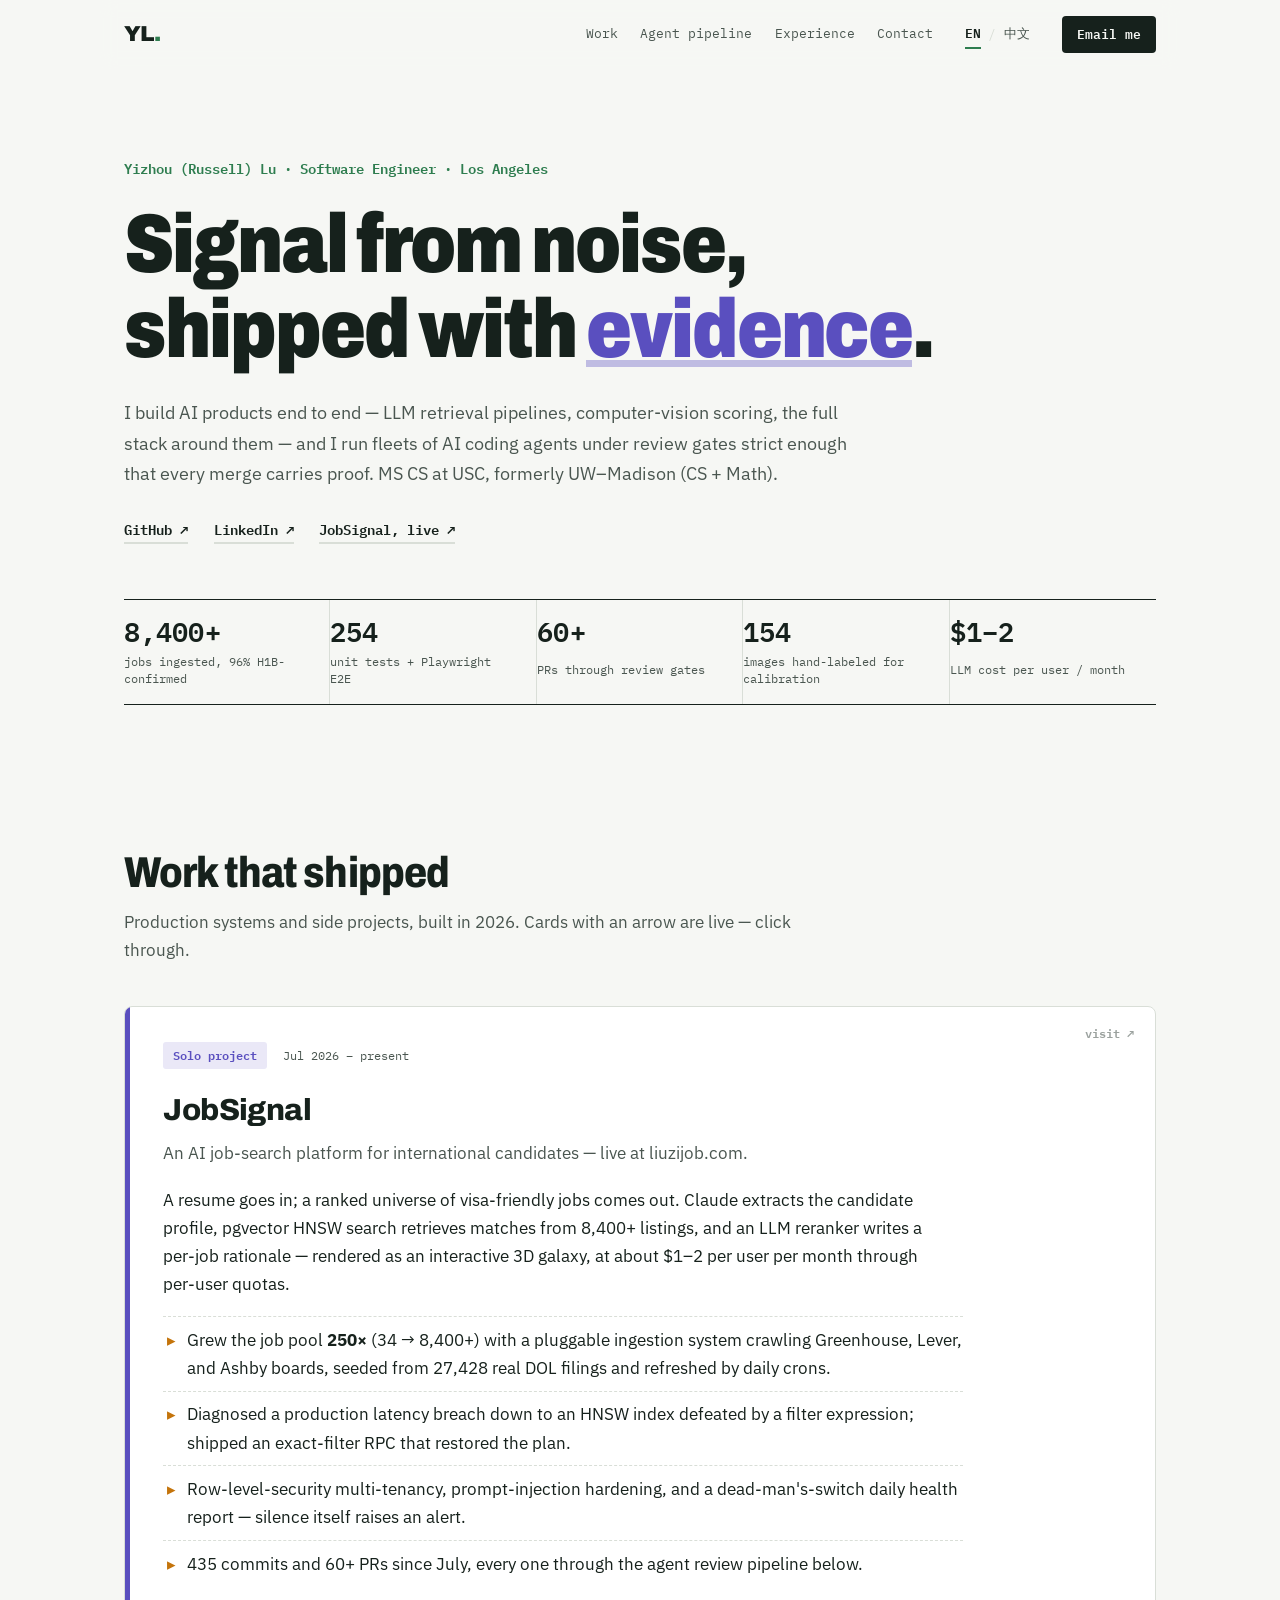
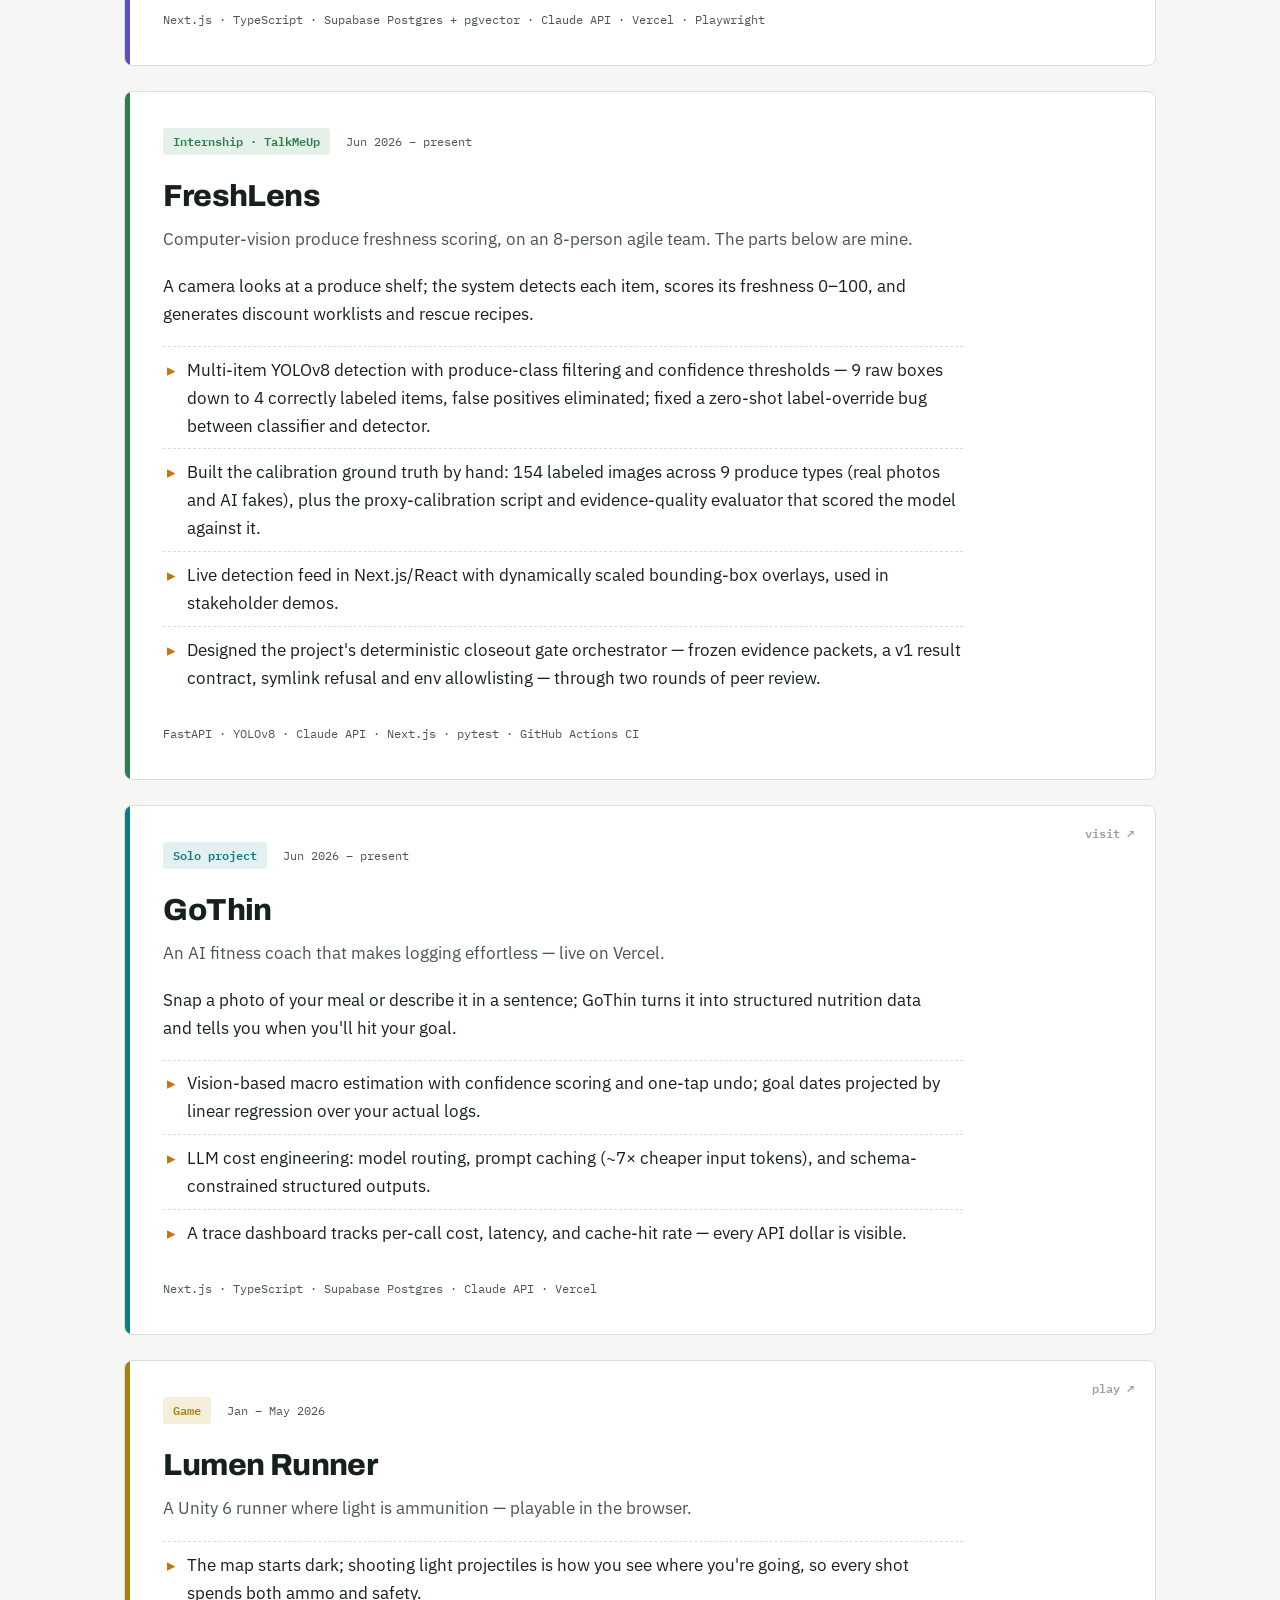
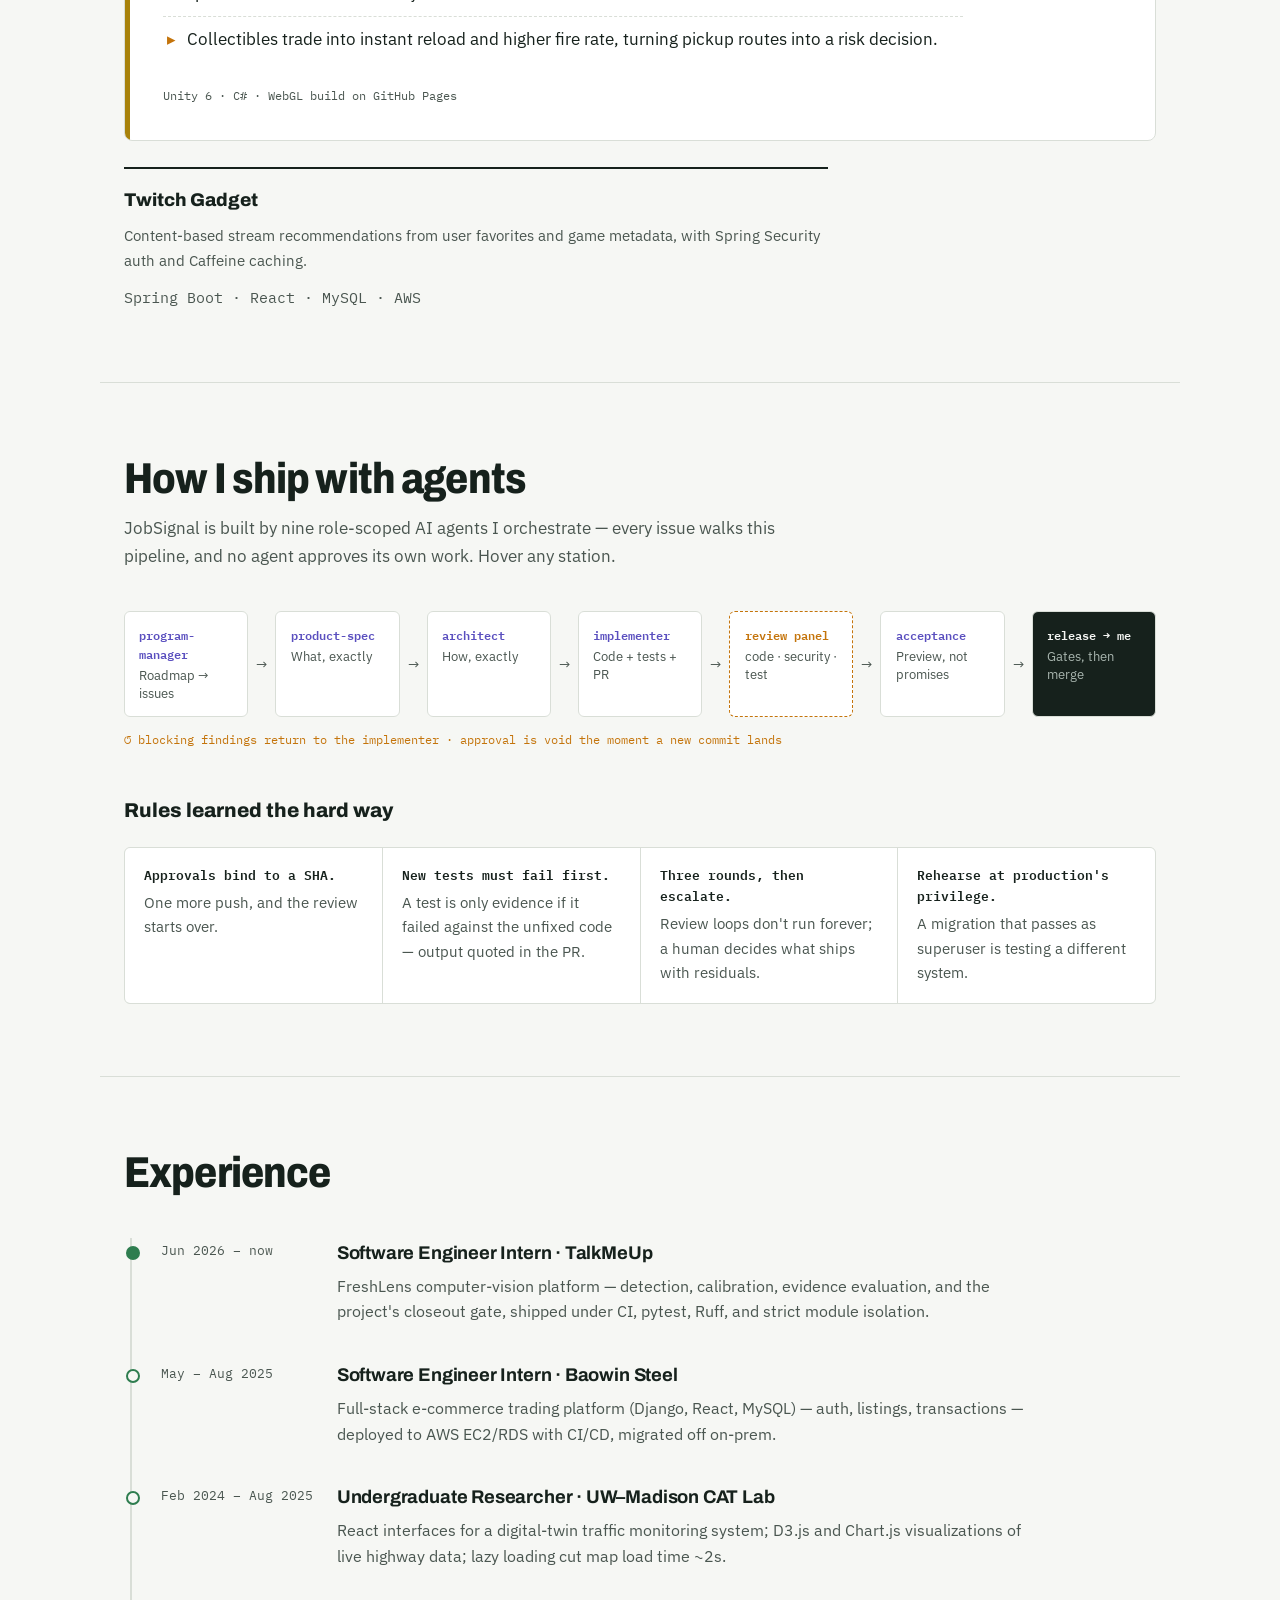
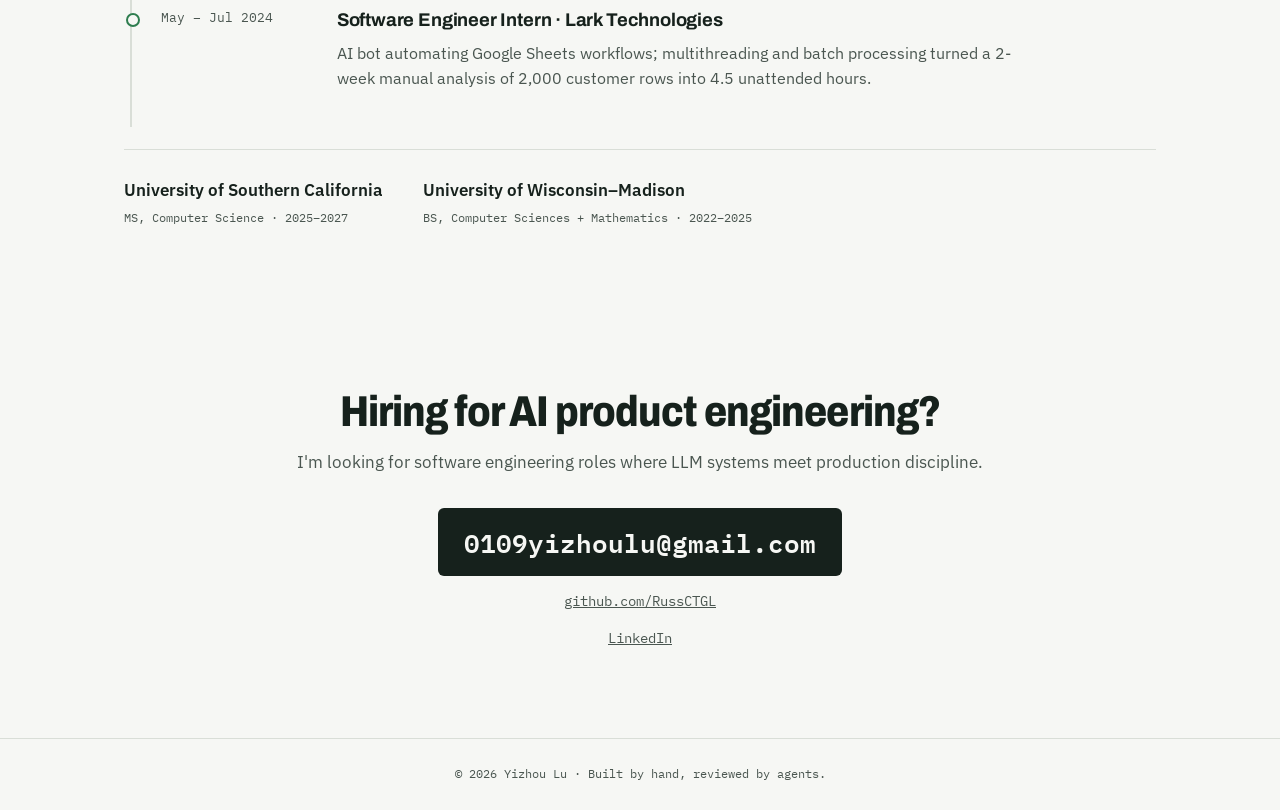
==== commit 7937ce5d: "Add Chinese version (zh.html) with EN/中文 switcher" ====
--- a/index.html
+++ b/index.html
@@ -8,6 +8,8 @@
   <link rel="preconnect" href="https://fonts.googleapis.com">
   <link rel="preconnect" href="https://fonts.gstatic.com" crossorigin>
   <link href="https://fonts.googleapis.com/css2?family=Archivo:wdth,wght@75..100,400..900&family=IBM+Plex+Mono:wght@400;500;600&family=IBM+Plex+Sans:wght@400;500;600&display=swap" rel="stylesheet">
+  <link rel="alternate" hreflang="zh-CN" href="zh.html">
+  <link rel="alternate" hreflang="en" href="index.html">
   <link rel="stylesheet" href="styles.css">
   <link rel="icon" href="data:image/svg+xml,<svg xmlns='http://www.w3.org/2000/svg' viewBox='0 0 100 100'><text y='.9em' font-size='90'>▲</text></svg>">
 </head>
@@ -20,6 +22,11 @@
       <a href="#pipeline">Agent&nbsp;pipeline</a>
       <a href="#experience">Experience</a>
       <a href="#contact">Contact</a>
+    </nav>
+    <nav class="lang-switch" aria-label="Language">
+      <a href="index.html" class="active" aria-current="page">EN</a>
+      <span class="lang-sep" aria-hidden="true">/</span>
+      <a href="zh.html" lang="zh-CN">中文</a>
     </nav>
     <a class="header-cta" href="mailto:0109yizhoulu@gmail.com">Email me</a>
   </header>
--- a/styles.css
+++ b/styles.css
@@ -98,6 +98,36 @@
 }
 .site-nav a:hover { color: var(--ink); border-color: var(--fresh); }
 
+.lang-switch {
+  display: flex;
+  align-items: center;
+  gap: 0.45rem;
+  font-family: var(--mono);
+  font-size: 0.8rem;
+}
+.lang-switch a {
+  text-decoration: none;
+  color: var(--ink-soft);
+  padding: 0.15rem 0;
+  border-bottom: 2px solid transparent;
+}
+.lang-switch a:hover { color: var(--ink); }
+.lang-switch a.active {
+  color: var(--ink);
+  font-weight: 600;
+  border-bottom-color: var(--fresh);
+}
+.lang-switch .lang-sep { color: var(--line); }
+
+/* Chinese page: CJK fallbacks slot in behind the latin faces */
+body.zh {
+  --display: "Archivo", "Noto Sans SC", sans-serif;
+  --body: "IBM Plex Sans", "Noto Sans SC", sans-serif;
+  --mono: "IBM Plex Mono", "Noto Sans SC", monospace;
+  font-family: var(--body);
+}
+body.zh .hero-title { letter-spacing: 0; }
+
 .header-cta {
   font-family: var(--mono);
   font-size: 0.8rem;
@@ -678,6 +708,7 @@
 
 @media (max-width: 760px) {
   .site-nav { display: none; }
+  .lang-switch { margin-left: auto; }
   .project { padding: 1.6rem 1.4rem; }
   .tl-item { grid-template-columns: 1fr; gap: 0.3rem; }
   .pipe-arrow { display: none; }
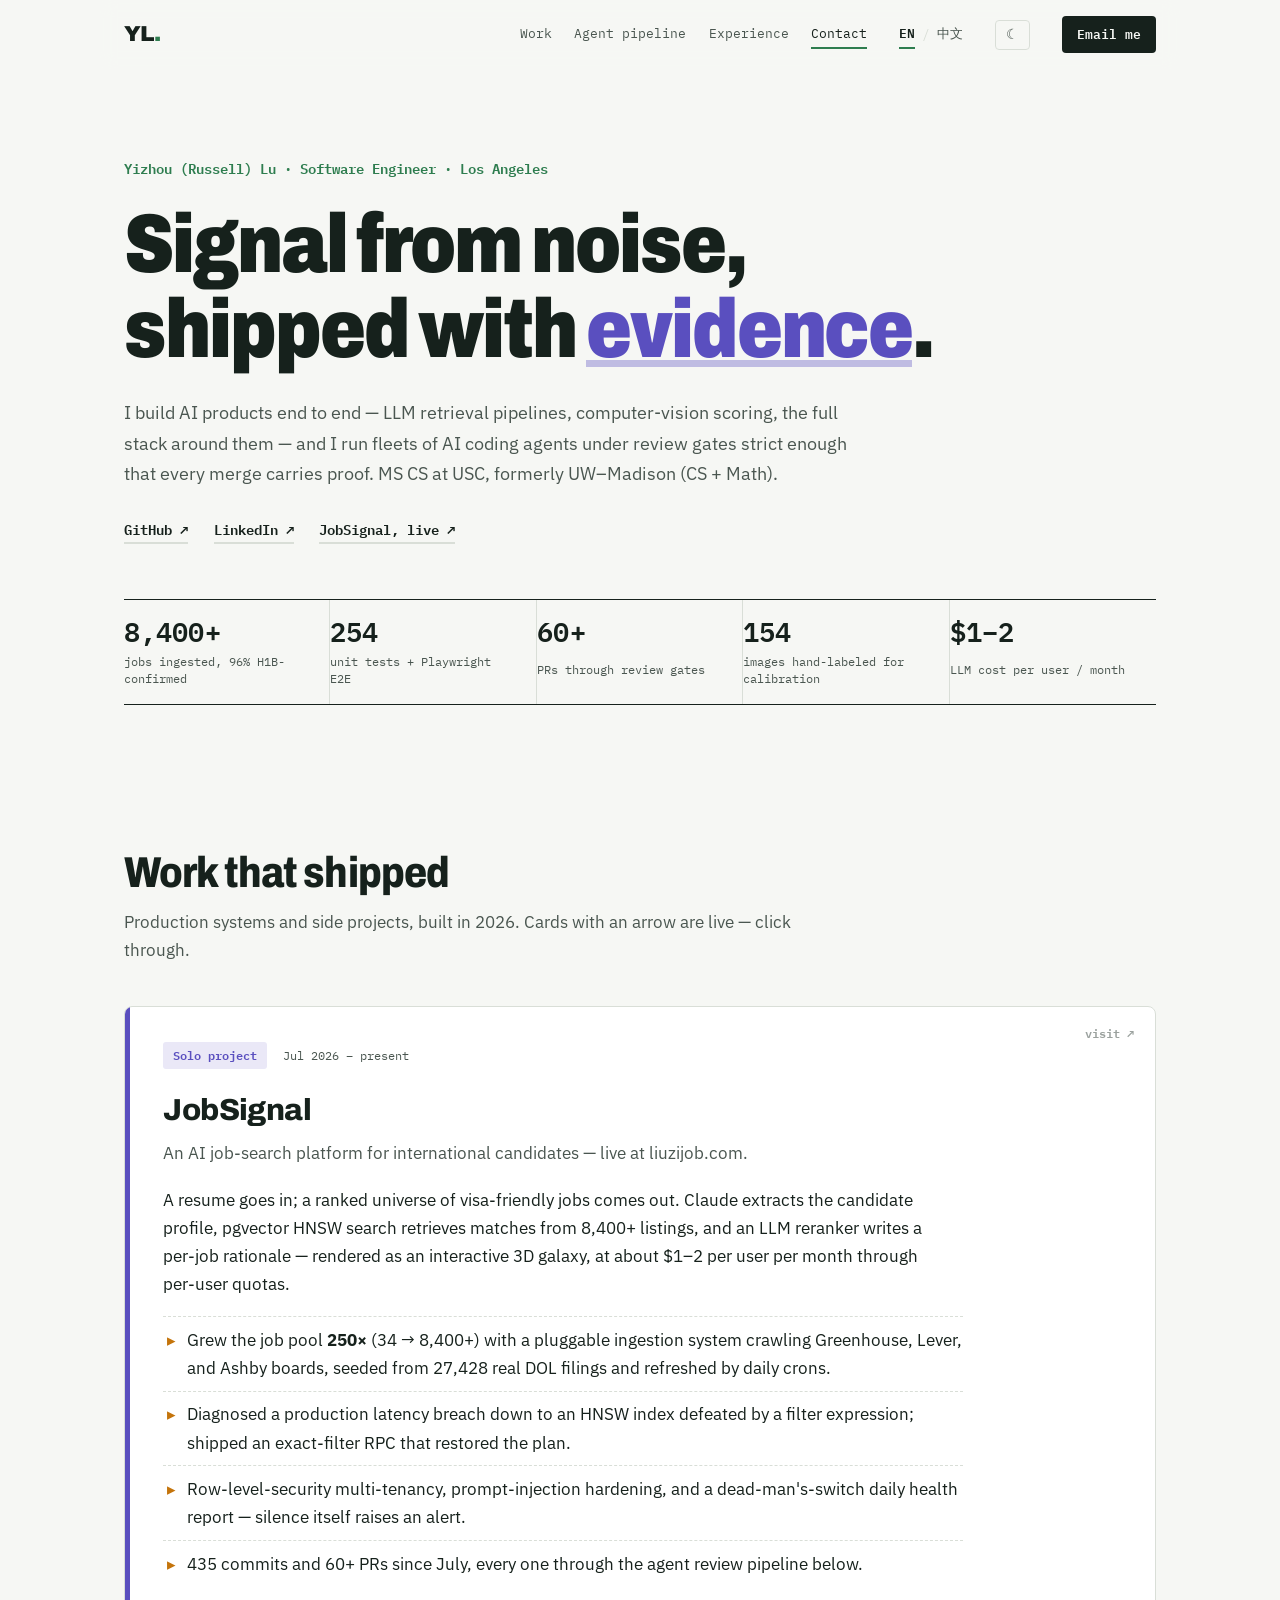
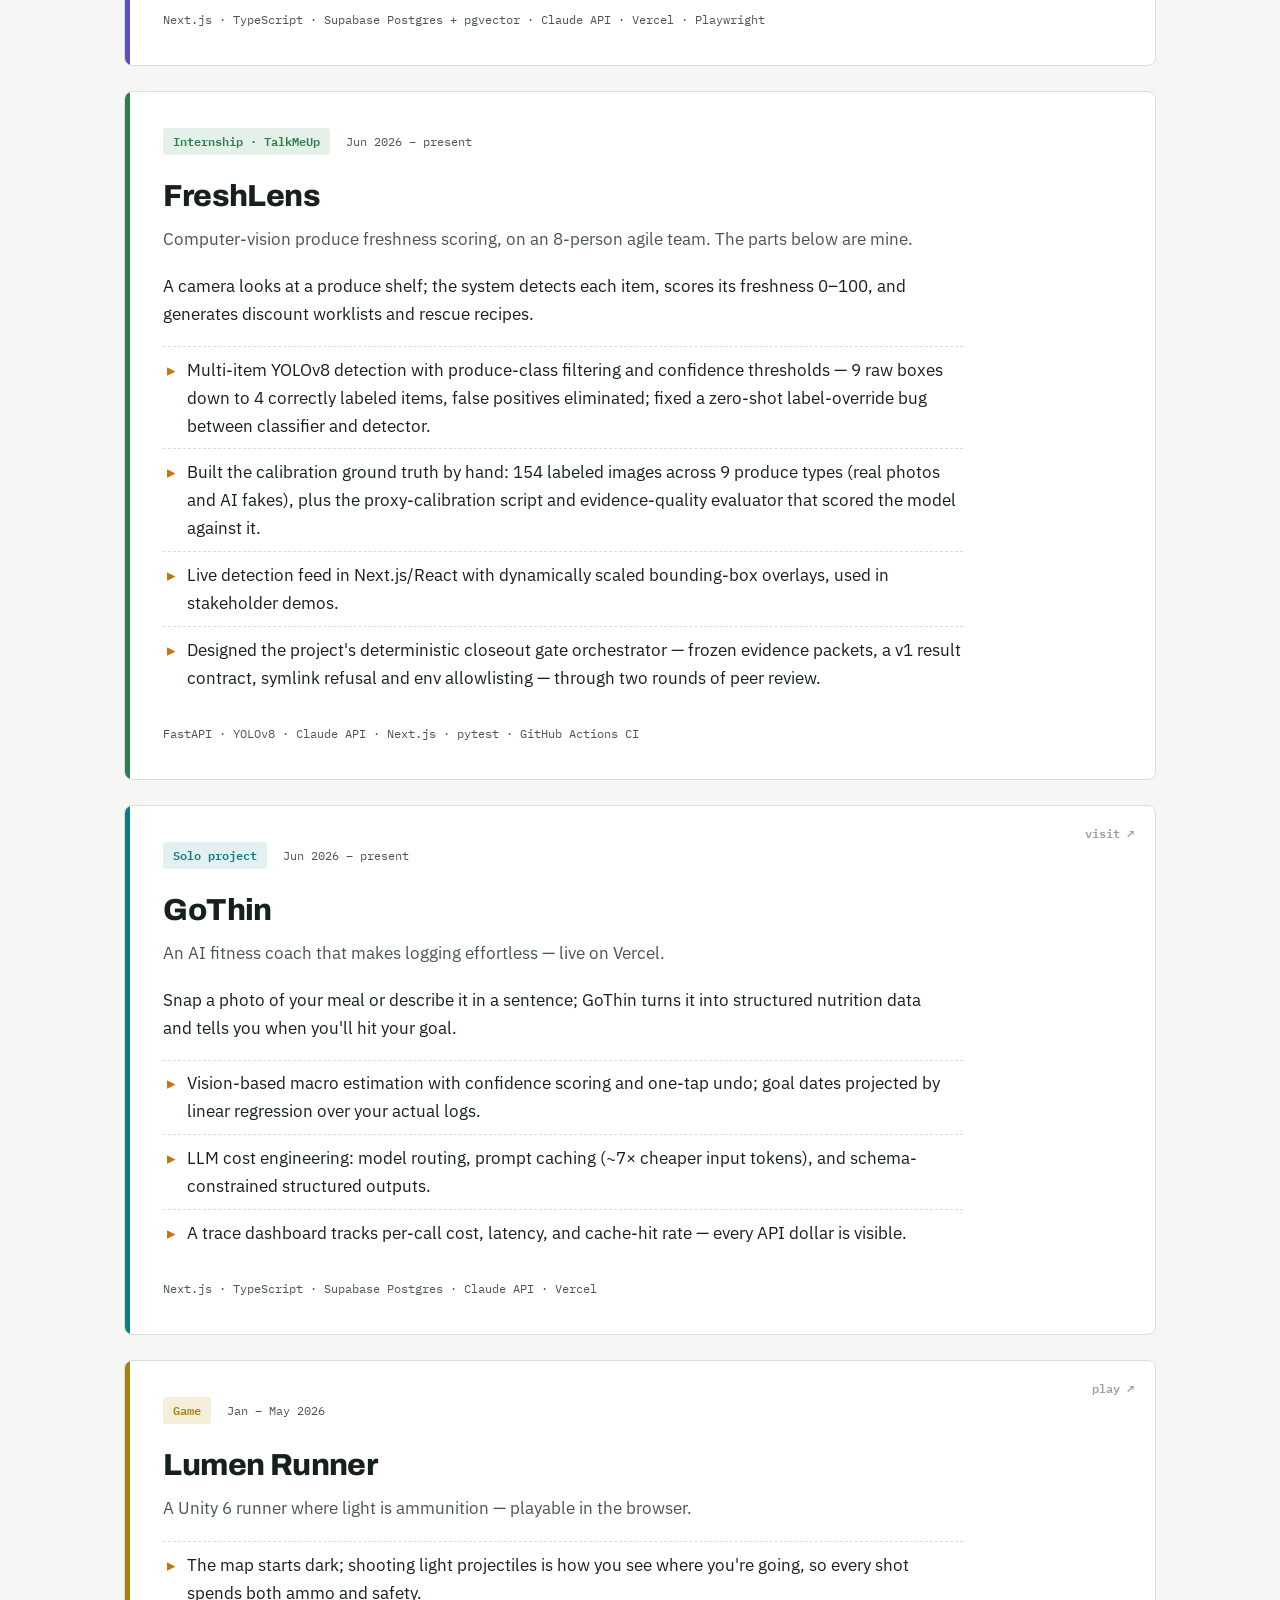
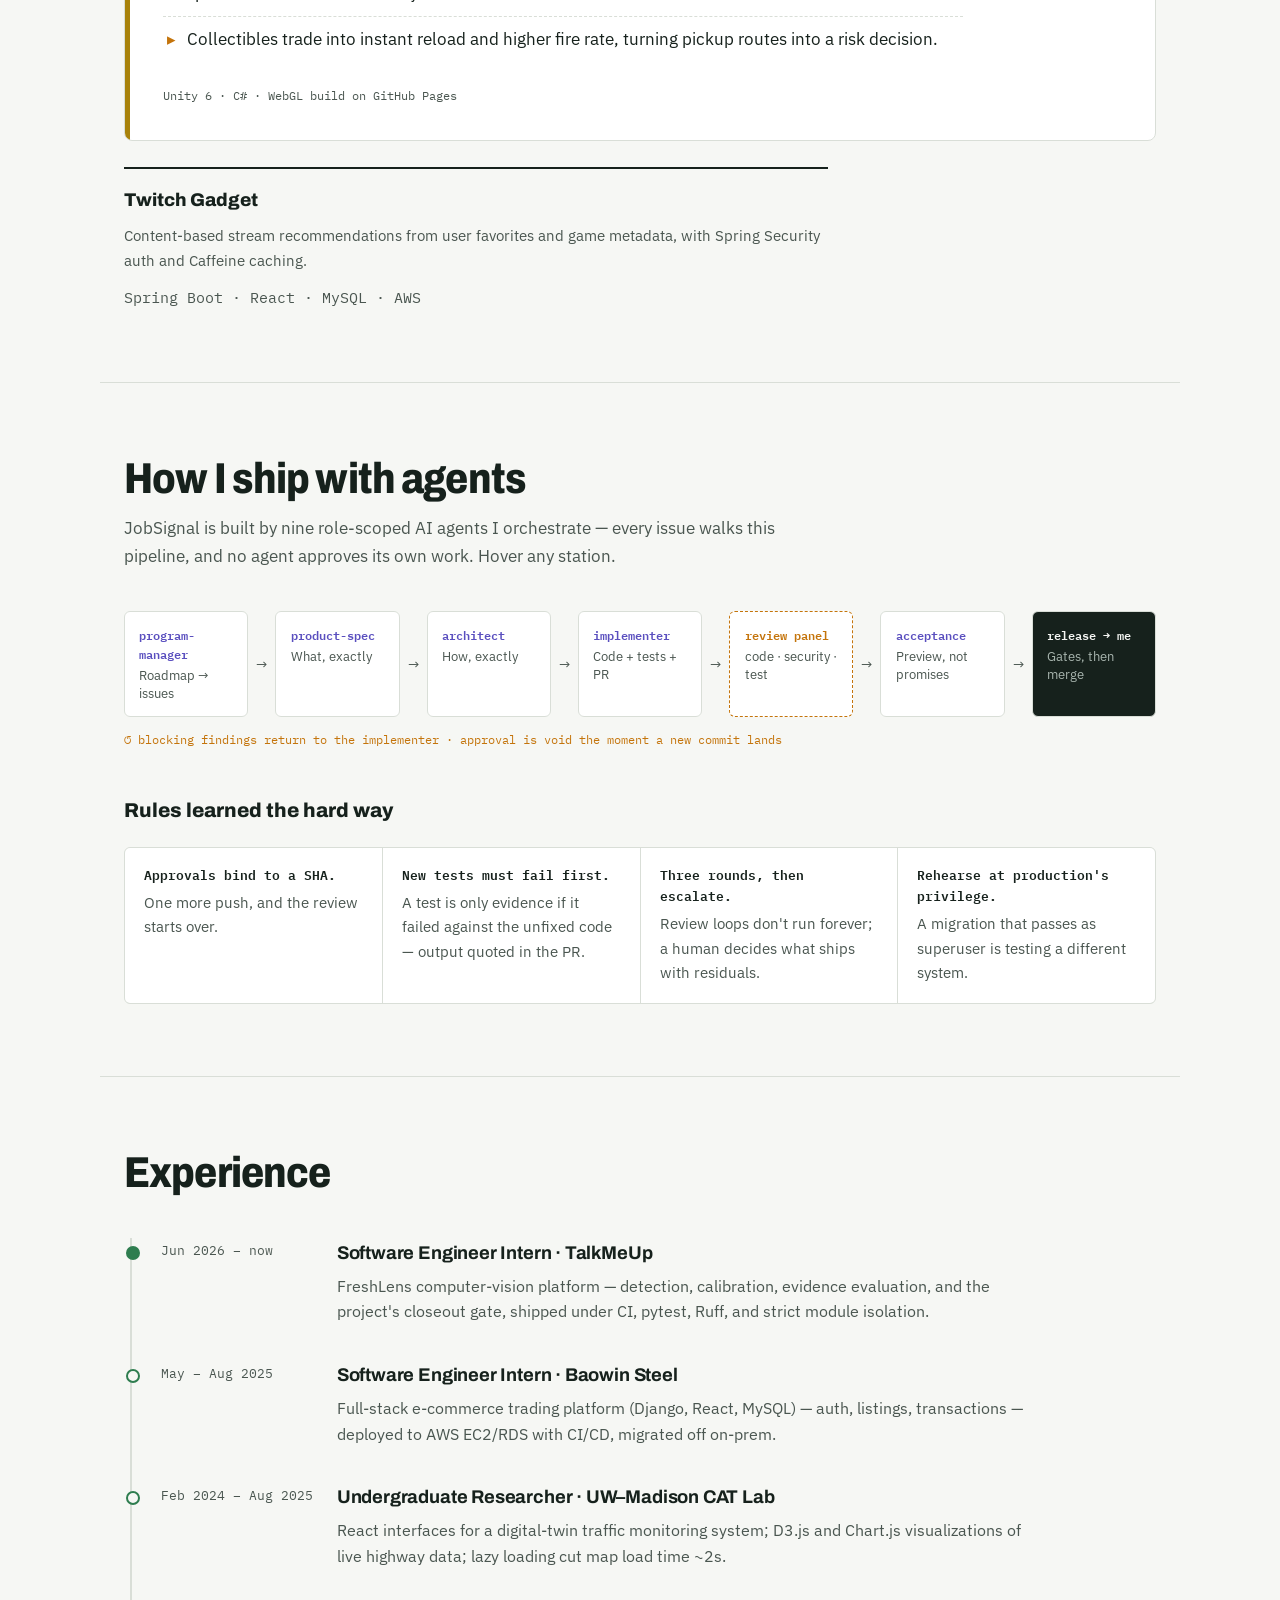
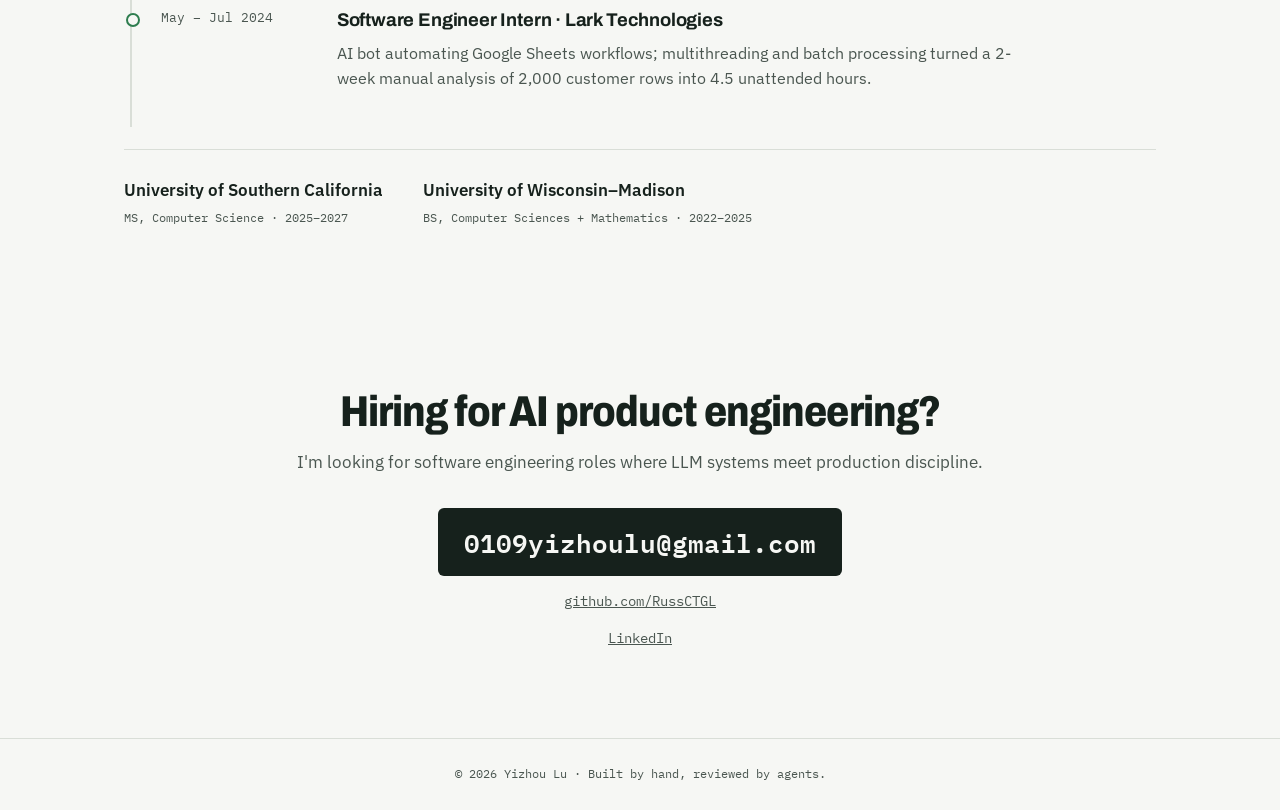
==== commit 3cff219d: "Dark mode with toggle, skip link, and scroll-synced nav highlighting" ====
--- a/index.html
+++ b/index.html
@@ -11,10 +11,12 @@
   <link rel="alternate" hreflang="zh-CN" href="zh.html">
   <link rel="alternate" hreflang="en" href="index.html">
   <link rel="stylesheet" href="styles.css">
+  <script>try{var t=localStorage.getItem("theme");if(t)document.documentElement.dataset.theme=t}catch(e){}</script>
   <link rel="icon" href="data:image/svg+xml,<svg xmlns='http://www.w3.org/2000/svg' viewBox='0 0 100 100'><text y='.9em' font-size='90'>▲</text></svg>">
 </head>
 <body>
 
+  <a class="skip-link" href="#top">Skip to content</a>
   <header class="site-header">
     <a class="wordmark" href="#top">YL<span class="wordmark-dot">.</span></a>
     <nav class="site-nav" aria-label="Main">
@@ -28,10 +30,11 @@
       <span class="lang-sep" aria-hidden="true">/</span>
       <a href="zh.html" lang="zh-CN">中文</a>
     </nav>
+    <button class="theme-toggle" type="button" aria-label="Toggle dark mode">☾</button>
     <a class="header-cta" href="mailto:0109yizhoulu@gmail.com">Email me</a>
   </header>
 
-  <main id="top">
+  <main id="top" tabindex="-1">
 
     <!-- ============ HERO ============ -->
     <section class="hero">
--- a/styles.css
+++ b/styles.css
@@ -28,10 +28,54 @@
   --gold: #A8820A;
   --gold-tint: #F5EEDA;
   --line: #D9DED7;
+  --human-job: #A8B5AE;
+  --sel-ink: #FFFFFF;
   --display: "Archivo", sans-serif;
   --body: "IBM Plex Sans", sans-serif;
   --mono: "IBM Plex Mono", monospace;
   --maxw: 1080px;
+}
+
+/* Dark theme: accents brightened for contrast on the dark ground.
+   Applies on system preference unless overridden by data-theme,
+   and on data-theme="dark" regardless of system preference. */
+@media (prefers-color-scheme: dark) {
+  :root:not([data-theme="light"]) {
+    --paper: #101614;
+    --paper-raise: #18201C;
+    --ink: #E4EAE3;
+    --ink-soft: #9AA8A0;
+    --fresh: #55AB7C;
+    --fresh-tint: #1B2E24;
+    --orbit: #9C8FF2;
+    --orbit-tint: #221F3A;
+    --amber: #E09A3C;
+    --teal: #4FB3BD;
+    --teal-tint: #152E35;
+    --gold: #D9B84A;
+    --gold-tint: #2D2916;
+    --line: #2B3630;
+    --human-job: #5A6B62;
+    --sel-ink: #1A1430;
+  }
+}
+:root[data-theme="dark"] {
+  --paper: #101614;
+  --paper-raise: #18201C;
+  --ink: #E4EAE3;
+  --ink-soft: #9AA8A0;
+  --fresh: #55AB7C;
+  --fresh-tint: #1B2E24;
+  --orbit: #9C8FF2;
+  --orbit-tint: #221F3A;
+  --amber: #E09A3C;
+  --teal: #4FB3BD;
+  --teal-tint: #152E35;
+  --gold: #D9B84A;
+  --gold-tint: #2D2916;
+  --line: #2B3630;
+  --human-job: #5A6B62;
+  --sel-ink: #1A1430;
 }
 
 * { margin: 0; padding: 0; box-sizing: border-box; }
@@ -47,7 +91,7 @@
   -webkit-font-smoothing: antialiased;
 }
 
-::selection { background: var(--orbit); color: #fff; }
+::selection { background: var(--orbit); color: var(--sel-ink); }
 
 a { color: inherit; }
 
@@ -56,6 +100,27 @@
   outline-offset: 3px;
   border-radius: 2px;
 }
+
+/* keep anchored sections clear of the sticky header */
+section[id] { scroll-margin-top: 4.5rem; }
+
+/* skip-to-content: hidden until keyboard focus */
+.skip-link {
+  position: absolute;
+  left: 1rem;
+  top: -4rem;
+  z-index: 100;
+  font-family: var(--mono);
+  font-size: 0.8rem;
+  font-weight: 600;
+  text-decoration: none;
+  background: var(--ink);
+  color: var(--paper);
+  padding: 0.5rem 0.9rem;
+  border-radius: 4px;
+  transition: top 0.15s;
+}
+.skip-link:focus-visible { top: 0.75rem; }
 
 /* ---------- header ---------- */
 
@@ -64,6 +129,7 @@
   top: 0;
   z-index: 50;
   display: flex;
+  flex-wrap: wrap;
   align-items: center;
   gap: 2rem;
   max-width: var(--maxw);
@@ -97,6 +163,7 @@
   transition: color 0.15s, border-color 0.15s;
 }
 .site-nav a:hover { color: var(--ink); border-color: var(--fresh); }
+.site-nav a.active { color: var(--ink); border-bottom-color: var(--fresh); }
 
 .lang-switch {
   display: flex;
@@ -140,6 +207,20 @@
   transition: background 0.15s;
 }
 .header-cta:hover { background: var(--orbit); }
+
+.theme-toggle {
+  font-family: var(--mono);
+  font-size: 0.85rem;
+  line-height: 1;
+  color: var(--ink-soft);
+  background: transparent;
+  border: 1px solid var(--line);
+  border-radius: 4px;
+  padding: 0.45rem 0.6rem;
+  cursor: pointer;
+  transition: color 0.15s, border-color 0.15s;
+}
+.theme-toggle:hover { color: var(--ink); border-color: var(--ink-soft); }
 
 /* ---------- hero ---------- */
 
@@ -462,7 +543,7 @@
 .pipe-node--review { border-style: dashed; border-color: var(--amber); }
 .pipe-node--human { background: var(--ink); }
 .pipe-node--human .pipe-role { color: var(--paper); }
-.pipe-node--human .pipe-job { color: #A8B5AE; }
+.pipe-node--human .pipe-job { color: var(--human-job); }
 
 .pipe-role {
   display: block;
@@ -707,14 +788,47 @@
 /* ---------- responsive ---------- */
 
 @media (max-width: 760px) {
-  .site-nav { display: none; }
+  .site-header { gap: 0.6rem 1.1rem; padding: 0.7rem 1rem; }
+  /* nav becomes a second, horizontally scrollable row instead of vanishing */
+  .site-nav {
+    display: flex;
+    order: 3;
+    flex-basis: 100%;
+    margin-left: 0;
+    gap: 1.1rem;
+    overflow-x: auto;
+    scrollbar-width: none;
+    padding-bottom: 0.15rem;
+  }
+  .site-nav::-webkit-scrollbar { display: none; }
+  .site-nav a { white-space: nowrap; }
   .lang-switch { margin-left: auto; }
+  section[id] { scroll-margin-top: 7rem; }
   .project { padding: 1.6rem 1.4rem; }
   .tl-item { grid-template-columns: 1fr; gap: 0.3rem; }
   .pipe-arrow { display: none; }
-  .pipe-node { flex-basis: 45%; }
-  .pipe-card { display: none; }
+  /* pipeline stacks vertically; station details render inline, not as hover cards */
+  .pipe-node { flex-basis: 100%; }
+  .pipe-card {
+    position: static;
+    transform: none;
+    width: auto;
+    background: transparent;
+    color: var(--ink-soft);
+    padding: 0.55rem 0 0;
+    margin-top: 0.55rem;
+    border-top: 1px dashed var(--line);
+    border-radius: 0;
+    opacity: 1;
+  }
+  .pipe-card::after { display: none; }
+  .pipe-node--human .pipe-card { color: var(--human-job); }
   .pipe-job { font-size: 0.78rem; }
+}
+
+@media (max-width: 420px) {
+  .header-cta { padding: 0.45rem 0.7rem; }
+  .wordmark { font-size: 1.2rem; }
 }
 
 /* ---------- reduced motion ---------- */
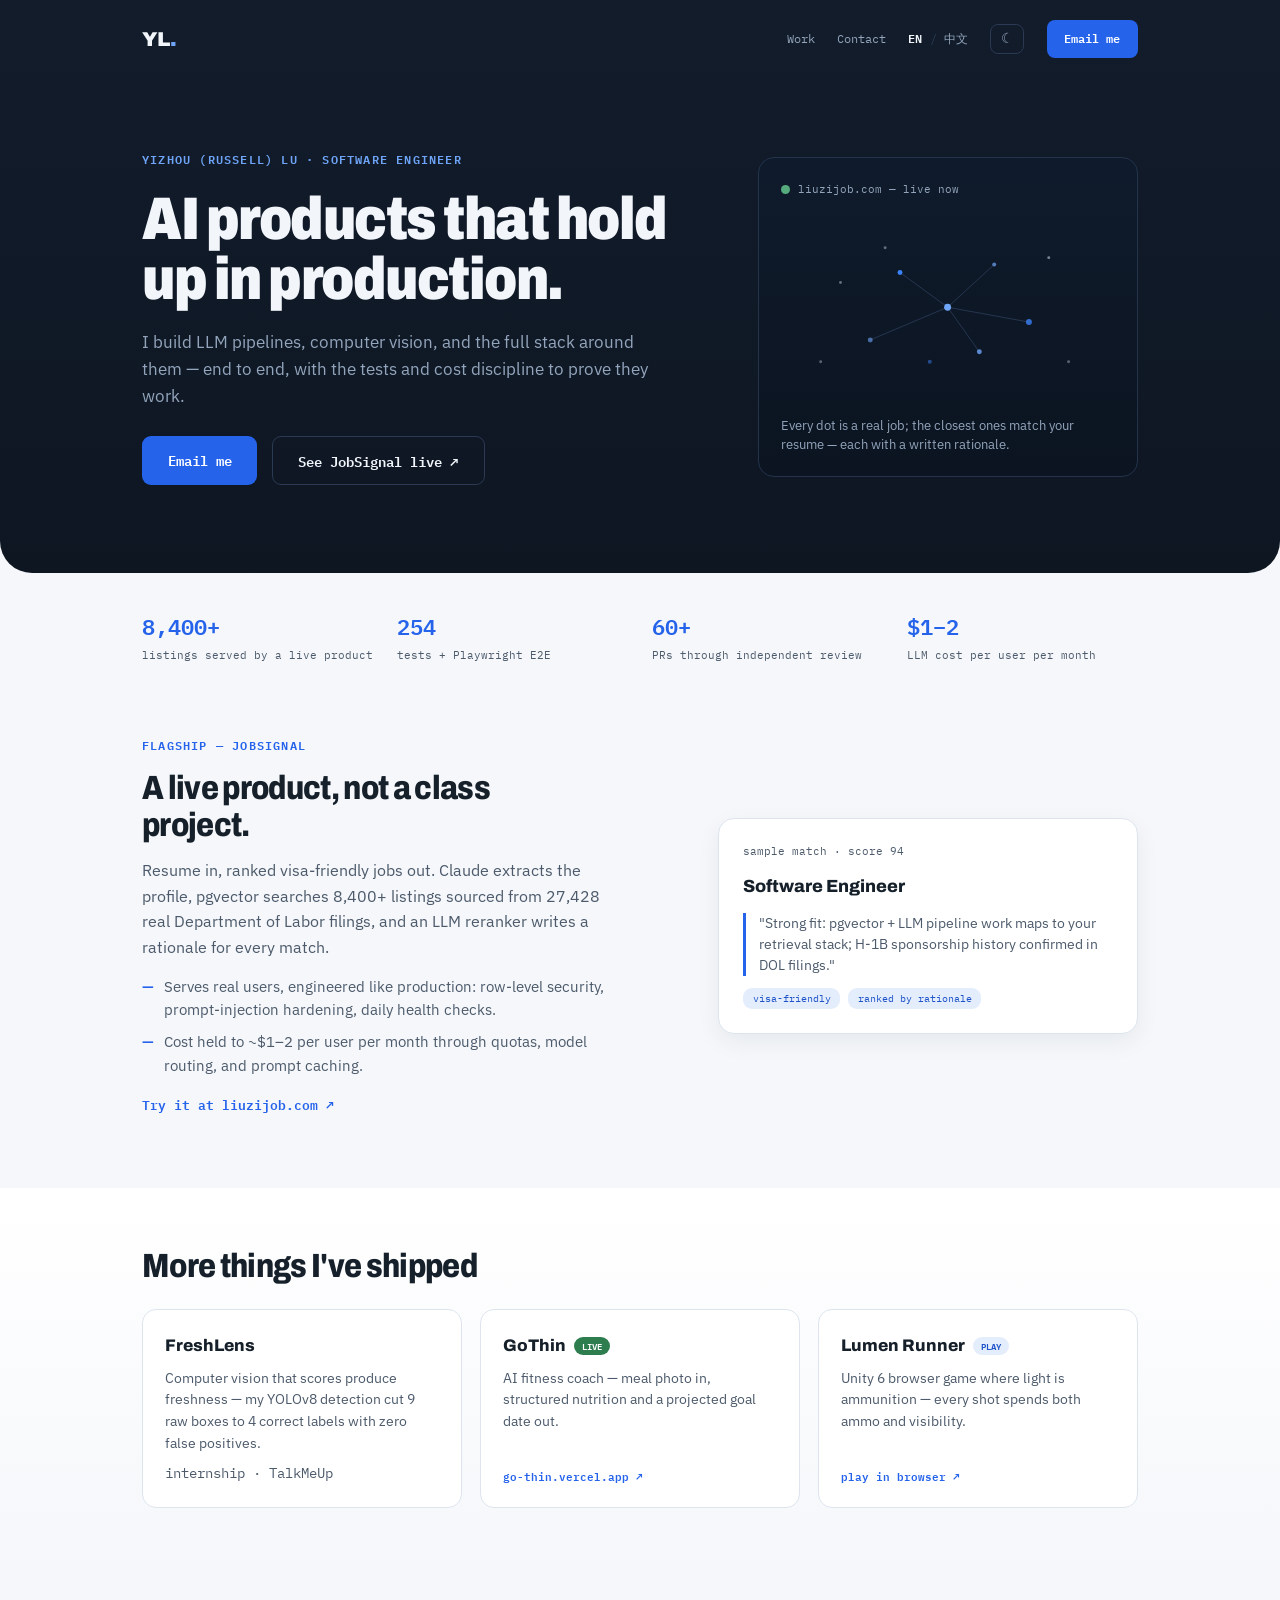
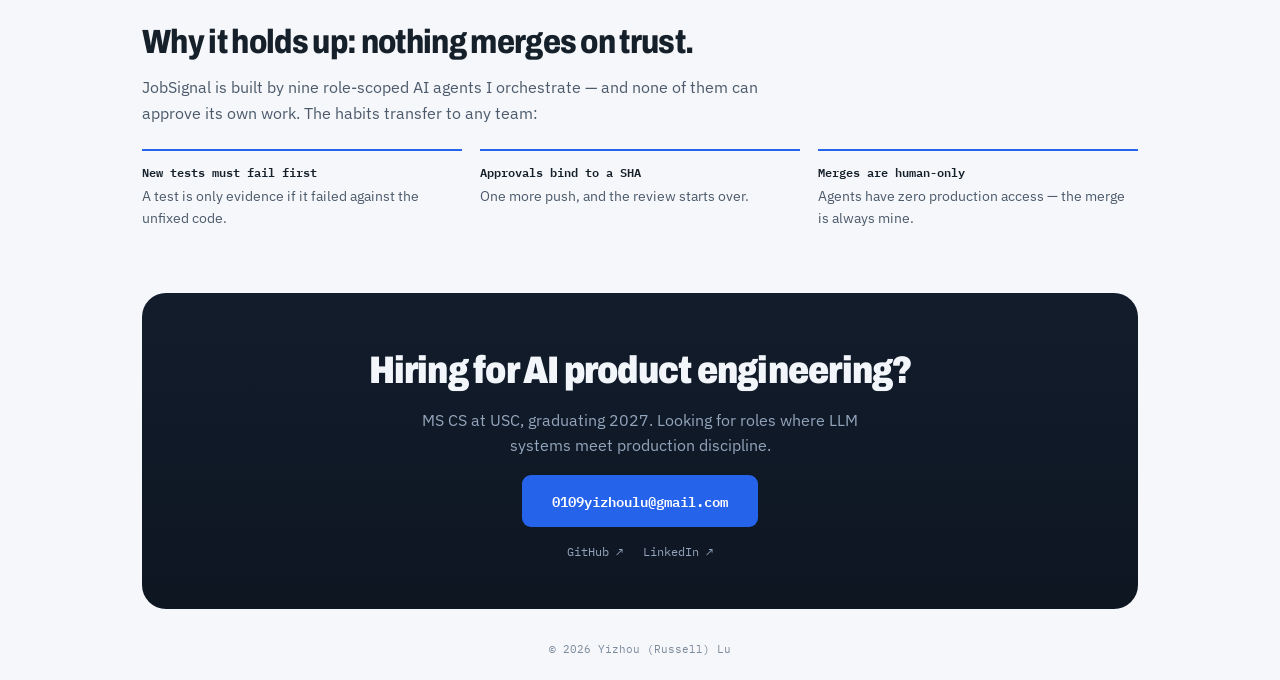
==== commit 2bea0654: "Redesign as a product landing page: navy/blue palette, one email CTA Hero band with galaxy panel, pr" ====
--- a/index.html
+++ b/index.html
@@ -4,7 +4,7 @@
   <meta charset="UTF-8">
   <meta name="viewport" content="width=device-width, initial-scale=1.0">
   <title>Yizhou (Russell) Lu — Software Engineer</title>
-  <meta name="description" content="Yizhou (Russell) Lu builds AI systems that hold up in production — LLM pipelines, computer vision, and full-stack products shipped with evidence.">
+  <meta name="description" content="Yizhou (Russell) Lu builds AI products that hold up in production — LLM pipelines, computer vision, and the full stack around them, shipped with evidence.">
   <link rel="preconnect" href="https://fonts.googleapis.com">
   <link rel="preconnect" href="https://fonts.gstatic.com" crossorigin>
   <link href="https://fonts.googleapis.com/css2?family=Archivo:wdth,wght@75..100,400..900&family=IBM+Plex+Mono:wght@400;500;600&family=IBM+Plex+Sans:wght@400;500;600&display=swap" rel="stylesheet">
@@ -17,290 +17,153 @@
 <body>
 
   <a class="skip-link" href="#top">Skip to content</a>
-  <header class="site-header">
-    <a class="wordmark" href="#top">YL<span class="wordmark-dot">.</span></a>
-    <nav class="site-nav" aria-label="Main">
-      <a href="#work">Work</a>
-      <a href="#pipeline">Agent&nbsp;pipeline</a>
-      <a href="#experience">Experience</a>
-      <a href="#contact">Contact</a>
-    </nav>
-    <nav class="lang-switch" aria-label="Language">
-      <a href="index.html" class="active" aria-current="page">EN</a>
-      <span class="lang-sep" aria-hidden="true">/</span>
-      <a href="zh.html" lang="zh-CN">中文</a>
-    </nav>
-    <button class="theme-toggle" type="button" aria-label="Toggle dark mode">☾</button>
-    <a class="header-cta" href="mailto:0109yizhoulu@gmail.com">Email me</a>
-  </header>
 
-  <main id="top" tabindex="-1">
+  <!-- ============ HERO BAND ============ -->
+  <div class="band band--hero">
+    <header class="site-header">
+      <a class="wordmark" href="#top">YL<span class="wordmark-dot">.</span></a>
+      <nav class="site-nav" aria-label="Main">
+        <a href="#work">Work</a>
+        <a href="#contact">Contact</a>
+      </nav>
+      <nav class="lang-switch" aria-label="Language">
+        <a href="index.html" class="active" aria-current="page">EN</a>
+        <span class="lang-sep" aria-hidden="true">/</span>
+        <a href="zh.html" lang="zh-CN">中文</a>
+      </nav>
+      <button class="theme-toggle" type="button" aria-label="Toggle dark mode">☾</button>
+      <a class="btn btn--primary btn--sm" href="mailto:0109yizhoulu@gmail.com">Email me</a>
+    </header>
 
-    <!-- ============ HERO ============ -->
+    <main id="top" tabindex="-1">
     <section class="hero">
-      <p class="hero-eyebrow reveal">Yizhou (Russell) Lu · Software Engineer · Los Angeles</p>
-      <h1 class="hero-title">
-        <span class="reveal d1">Signal from noise,</span>
-        <span class="reveal d2">shipped with <em>evidence</em>.</span>
-      </h1>
-      <p class="hero-sub reveal d3">
-        I build AI products end to end — LLM retrieval pipelines, computer-vision scoring,
-        the full stack around them — and I run fleets of AI coding agents under review
-        gates strict enough that every merge carries proof. MS&nbsp;CS at USC, formerly
-        UW–Madison (CS&nbsp;+&nbsp;Math).
+      <div class="hero-copy">
+        <p class="kicker kicker--band reveal">Yizhou (Russell) Lu · Software Engineer</p>
+        <h1 class="hero-title reveal d1">AI products that hold up in production.</h1>
+        <p class="hero-sub reveal d2">
+          I build LLM pipelines, computer vision, and the full stack around them —
+          end to end, with the tests and cost discipline to prove they work.
+        </p>
+        <div class="hero-actions reveal d3">
+          <a class="btn btn--primary" href="mailto:0109yizhoulu@gmail.com">Email me</a>
+          <a class="btn btn--ghost" href="https://www.liuzijob.com/" target="_blank" rel="noopener">See JobSignal live ↗</a>
+        </div>
+      </div>
+
+      <aside class="galaxy-panel reveal d3" aria-label="JobSignal, live at liuzijob.com">
+        <p class="live-line"><span class="live-dot" aria-hidden="true"></span>liuzijob.com — live now</p>
+        <svg class="galaxy" viewBox="0 0 336 190" aria-hidden="true">
+          <path d="M120 60 L168 95 L215 52" />
+          <path d="M168 95 L250 110" />
+          <path d="M90 128 L168 95 L200 140" />
+          <circle cx="168" cy="95" r="3.5" class="g-a" />
+          <circle cx="120" cy="60" r="2.5" class="g-b" />
+          <circle cx="215" cy="52" r="2" class="g-a f70" />
+          <circle cx="250" cy="110" r="3" class="g-b f80" />
+          <circle cx="90" cy="128" r="2.5" class="g-a f60" />
+          <circle cx="150" cy="150" r="2" class="g-b f50" />
+          <circle cx="270" cy="45" r="1.5" class="g-c f50" />
+          <circle cx="60" cy="70" r="1.5" class="g-c f40" />
+          <circle cx="200" cy="140" r="2.5" class="g-a f80" />
+          <circle cx="290" cy="150" r="1.5" class="g-c f35" />
+          <circle cx="40" cy="150" r="1.5" class="g-c f35" />
+          <circle cx="105" cy="35" r="1.5" class="g-c f40" />
+        </svg>
+        <p class="galaxy-caption">Every dot is a real job; the closest ones match your resume — each with a written rationale.</p>
+      </aside>
+    </section>
+    </main>
+  </div>
+
+  <!-- ============ PROOF STRIP ============ -->
+  <section class="proof" aria-label="Key numbers">
+    <div class="proof-item"><span class="proof-num">8,400+</span><span class="proof-label">listings served by a live product</span></div>
+    <div class="proof-item"><span class="proof-num">254</span><span class="proof-label">tests + Playwright E2E</span></div>
+    <div class="proof-item"><span class="proof-num">60+</span><span class="proof-label">PRs through independent review</span></div>
+    <div class="proof-item"><span class="proof-num">$1–2</span><span class="proof-label">LLM cost per user per month</span></div>
+  </section>
+
+  <!-- ============ FLAGSHIP ============ -->
+  <section class="section flagship" id="work">
+    <div class="flagship-copy">
+      <p class="kicker">Flagship — JobSignal</p>
+      <h2>A live product, not a class project.</h2>
+      <p class="section-body">
+        Resume in, ranked visa-friendly jobs out. Claude extracts the profile,
+        pgvector searches 8,400+ listings sourced from 27,428 real Department of
+        Labor filings, and an LLM reranker writes a rationale for every match.
       </p>
-      <div class="hero-links reveal d4">
+      <ul class="dash-list">
+        <li>Serves real users, engineered like production: row-level security, prompt-injection hardening, daily health checks.</li>
+        <li>Cost held to ~$1–2 per user per month through quotas, model routing, and prompt caching.</li>
+      </ul>
+      <a class="text-link" href="https://www.liuzijob.com/" target="_blank" rel="noopener">Try it at liuzijob.com ↗</a>
+    </div>
+
+    <div class="match-card" role="img" aria-label="Sample JobSignal match card with a written rationale">
+      <p class="match-meta">sample match · score 94</p>
+      <p class="match-title">Software Engineer</p>
+      <blockquote class="match-quote">"Strong fit: pgvector + LLM pipeline work maps to your retrieval stack; H-1B sponsorship history confirmed in DOL filings."</blockquote>
+      <div class="chips">
+        <span class="chip">visa-friendly</span>
+        <span class="chip">ranked by rationale</span>
+      </div>
+    </div>
+  </section>
+
+  <!-- ============ MORE SHIPPED ============ -->
+  <section class="shipped">
+    <div class="shipped-inner">
+      <h2>More things I've shipped</h2>
+      <div class="cards">
+        <article class="card">
+          <h3 class="card-title">FreshLens</h3>
+          <p>Computer vision that scores produce freshness — my YOLOv8 detection cut 9 raw boxes to 4 correct labels with zero false positives.</p>
+          <p class="card-note">internship · TalkMeUp</p>
+        </article>
+        <article class="card">
+          <h3 class="card-title">GoThin <span class="badge badge--live">LIVE</span></h3>
+          <p>AI fitness coach — meal photo in, structured nutrition and a projected goal date out.</p>
+          <a class="card-link" href="https://go-thin.vercel.app/" target="_blank" rel="noopener">go-thin.vercel.app ↗</a>
+        </article>
+        <article class="card">
+          <h3 class="card-title">Lumen Runner <span class="badge badge--play">PLAY</span></h3>
+          <p>Unity 6 browser game where light is ammunition — every shot spends both ammo and visibility.</p>
+          <a class="card-link" href="https://russctgl.github.io/gold-final-build/" target="_blank" rel="noopener">play in browser ↗</a>
+        </article>
+      </div>
+    </div>
+  </section>
+
+  <!-- ============ DISCIPLINE ============ -->
+  <section class="section discipline">
+    <h2>Why it holds up: nothing merges on trust.</h2>
+    <p class="section-body">
+      JobSignal is built by nine role-scoped AI agents I orchestrate — and none of
+      them can approve its own work. The habits transfer to any team:
+    </p>
+    <div class="rules-grid">
+      <div class="rule"><span class="rule-k">New tests must fail first</span>A test is only evidence if it failed against the unfixed code.</div>
+      <div class="rule"><span class="rule-k">Approvals bind to a SHA</span>One more push, and the review starts over.</div>
+      <div class="rule"><span class="rule-k">Merges are human-only</span>Agents have zero production access — the merge is always mine.</div>
+    </div>
+  </section>
+
+  <!-- ============ CLOSING CTA ============ -->
+  <section class="cta-wrap" id="contact">
+    <div class="band band--cta">
+      <h2 class="cta-title">Hiring for AI product engineering?</h2>
+      <p class="cta-sub">MS CS at USC, graduating 2027. Looking for roles where LLM systems meet production discipline.</p>
+      <a class="btn btn--primary btn--lg" href="mailto:0109yizhoulu@gmail.com">0109yizhoulu@gmail.com</a>
+      <div class="cta-links">
         <a href="https://github.com/RussCTGL" target="_blank" rel="noopener">GitHub ↗</a>
         <a href="http://linkedin.com/in/yizhou-lu-7034b0286" target="_blank" rel="noopener">LinkedIn ↗</a>
-        <a href="https://www.liuzijob.com/" target="_blank" rel="noopener">JobSignal, live ↗</a>
       </div>
-
-      <div class="ticker reveal d5" aria-label="Selected numbers from recent work">
-        <div class="ticker-item"><span class="ticker-num" data-count="8400">0</span><span class="ticker-plus">+</span><span class="ticker-label">jobs ingested, 96% H1B-confirmed</span></div>
-        <div class="ticker-item"><span class="ticker-num" data-count="254">0</span><span class="ticker-label">unit tests + Playwright E2E</span></div>
-        <div class="ticker-item"><span class="ticker-num" data-count="60">0</span><span class="ticker-plus">+</span><span class="ticker-label">PRs through review gates</span></div>
-        <div class="ticker-item"><span class="ticker-num" data-count="154">0</span><span class="ticker-label">images hand-labeled for calibration</span></div>
-        <div class="ticker-item"><span class="ticker-mono">$1–2</span><span class="ticker-label">LLM cost per user / month</span></div>
-      </div>
-    </section>
-
-    <!-- ============ WORK ============ -->
-    <section class="section" id="work">
-      <div class="section-head">
-        <h2>Work that shipped</h2>
-        <p class="section-sub">Production systems and side projects, built in 2026. Cards with an arrow are live — click through.</p>
-      </div>
-
-      <!-- JobSignal -->
-      <article class="project project--signal project--link">
-        <span class="project-visit" aria-hidden="true">visit ↗</span>
-        <div class="project-meta">
-          <span class="chip chip--indigo">Solo project</span>
-          <span class="project-dates">Jul 2026 – present</span>
-        </div>
-        <h3 class="project-title"><a class="stretch" href="https://www.liuzijob.com/" target="_blank" rel="noopener">JobSignal</a></h3>
-        <p class="project-tag">An AI job-search platform for international candidates — live at liuzijob.com.</p>
-        <div class="project-body">
-          <p>
-            A resume goes in; a ranked universe of visa-friendly jobs comes out. Claude
-            extracts the candidate profile, pgvector HNSW search retrieves matches from
-            8,400+ listings, and an LLM reranker writes a per-job rationale — rendered
-            as an interactive 3D galaxy, at about $1–2 per user per month through
-            per-user quotas.
-          </p>
-          <ul class="project-points">
-            <li>Grew the job pool <strong>250×</strong> (34 → 8,400+) with a pluggable ingestion system crawling Greenhouse, Lever, and Ashby boards, seeded from 27,428 real DOL filings and refreshed by daily crons.</li>
-            <li>Diagnosed a production latency breach down to an HNSW index defeated by a filter expression; shipped an exact-filter RPC that restored the plan.</li>
-            <li>Row-level-security multi-tenancy, prompt-injection hardening, and a dead-man's-switch daily health report — silence itself raises an alert.</li>
-            <li>435 commits and 60+ PRs since July, every one through the agent review pipeline below.</li>
-          </ul>
-        </div>
-        <p class="project-stack">Next.js · TypeScript · Supabase Postgres + pgvector · Claude API · Vercel · Playwright</p>
-      </article>
-
-      <!-- FreshLens -->
-      <article class="project project--fresh">
-        <div class="project-meta">
-          <span class="chip chip--green">Internship · TalkMeUp</span>
-          <span class="project-dates">Jun 2026 – present</span>
-        </div>
-        <h3 class="project-title">FreshLens</h3>
-        <p class="project-tag">Computer-vision produce freshness scoring, on an 8-person agile team. The parts below are mine.</p>
-        <div class="project-body">
-          <p>
-            A camera looks at a produce shelf; the system detects each item, scores its
-            freshness 0–100, and generates discount worklists and rescue recipes.
-          </p>
-          <ul class="project-points">
-            <li>Multi-item YOLOv8 detection with produce-class filtering and confidence thresholds — 9 raw boxes down to 4 correctly labeled items, false positives eliminated; fixed a zero-shot label-override bug between classifier and detector.</li>
-            <li>Built the calibration ground truth by hand: 154 labeled images across 9 produce types (real photos and AI fakes), plus the proxy-calibration script and evidence-quality evaluator that scored the model against it.</li>
-            <li>Live detection feed in Next.js/React with dynamically scaled bounding-box overlays, used in stakeholder demos.</li>
-            <li>Designed the project's deterministic closeout gate orchestrator — frozen evidence packets, a v1 result contract, symlink refusal and env allowlisting — through two rounds of peer review.</li>
-          </ul>
-        </div>
-        <p class="project-stack">FastAPI · YOLOv8 · Claude API · Next.js · pytest · GitHub Actions CI</p>
-      </article>
-
-      <!-- GoThin -->
-      <article class="project project--gothin project--link">
-        <span class="project-visit" aria-hidden="true">visit ↗</span>
-        <div class="project-meta">
-          <span class="chip chip--teal">Solo project</span>
-          <span class="project-dates">Jun 2026 – present</span>
-        </div>
-        <h3 class="project-title"><a class="stretch" href="https://go-thin.vercel.app/" target="_blank" rel="noopener">GoThin</a></h3>
-        <p class="project-tag">An AI fitness coach that makes logging effortless — live on Vercel.</p>
-        <div class="project-body">
-          <p>
-            Snap a photo of your meal or describe it in a sentence; GoThin turns it into
-            structured nutrition data and tells you when you'll hit your goal.
-          </p>
-          <ul class="project-points">
-            <li>Vision-based macro estimation with confidence scoring and one-tap undo; goal dates projected by linear regression over your actual logs.</li>
-            <li>LLM cost engineering: model routing, prompt caching (~7× cheaper input tokens), and schema-constrained structured outputs.</li>
-            <li>A trace dashboard tracks per-call cost, latency, and cache-hit rate — every API dollar is visible.</li>
-          </ul>
-        </div>
-        <p class="project-stack">Next.js · TypeScript · Supabase Postgres · Claude API · Vercel</p>
-      </article>
-
-      <!-- Lumen Runner -->
-      <article class="project project--lumen project--link">
-        <span class="project-visit" aria-hidden="true">play ↗</span>
-        <div class="project-meta">
-          <span class="chip chip--gold">Game</span>
-          <span class="project-dates">Jan – May 2026</span>
-        </div>
-        <h3 class="project-title"><a class="stretch" href="https://russctgl.github.io/gold-final-build/" target="_blank" rel="noopener">Lumen Runner</a></h3>
-        <p class="project-tag">A Unity 6 runner where light is ammunition — playable in the browser.</p>
-        <div class="project-body">
-          <ul class="project-points">
-            <li>The map starts dark; shooting light projectiles is how you see where you're going, so every shot spends both ammo and safety.</li>
-            <li>Collectibles trade into instant reload and higher fire rate, turning pickup routes into a risk decision.</li>
-          </ul>
-        </div>
-        <p class="project-stack">Unity 6 · C# · WebGL build on GitHub Pages</p>
-      </article>
-
-      <!-- Compact row -->
-      <div class="project-row">
-        <article class="mini-project">
-          <h4>Twitch Gadget</h4>
-          <p>Content-based stream recommendations from user favorites and game metadata, with Spring Security auth and Caffeine caching.</p>
-          <p class="mini-stack">Spring Boot · React · MySQL · AWS</p>
-        </article>
-      </div>
-    </section>
-
-    <!-- ============ PIPELINE ============ -->
-    <section class="section section--pipeline" id="pipeline">
-      <div class="section-head">
-        <h2>How I ship with agents</h2>
-        <p class="section-sub">
-          JobSignal is built by nine role-scoped AI agents I orchestrate — every issue
-          walks this pipeline, and no agent approves its own work. Hover any station.
-        </p>
-      </div>
-
-      <div class="pipeline" role="list">
-        <div class="pipe-node" role="listitem" tabindex="0">
-          <span class="pipe-role">program-manager</span>
-          <span class="pipe-job">Roadmap → issues</span>
-          <div class="pipe-card">Converts the roadmap into milestones, epics, and implementation-ready issues. Never writes code.</div>
-        </div>
-        <div class="pipe-arrow" aria-hidden="true">→</div>
-        <div class="pipe-node" role="listitem" tabindex="0">
-          <span class="pipe-role">product-spec</span>
-          <span class="pipe-job">What, exactly</span>
-          <div class="pipe-card">Translates product outcomes into precise user behavior and acceptance criteria on the issue.</div>
-        </div>
-        <div class="pipe-arrow" aria-hidden="true">→</div>
-        <div class="pipe-node" role="listitem" tabindex="0">
-          <span class="pipe-role">architect</span>
-          <span class="pipe-job">How, exactly</span>
-          <div class="pipe-card">Technical design, schema and interface contracts, ADRs. Multi-round designs end in a single design-of-record document.</div>
-        </div>
-        <div class="pipe-arrow" aria-hidden="true">→</div>
-        <div class="pipe-node" role="listitem" tabindex="0">
-          <span class="pipe-role">implementer</span>
-          <span class="pipe-job">Code + tests + PR</span>
-          <div class="pipe-card">Implements exactly within scope. Never approves, merges, or closes its own work — and never touches the hosted database.</div>
-        </div>
-        <div class="pipe-arrow" aria-hidden="true">→</div>
-        <div class="pipe-node pipe-node--review" role="listitem" tabindex="0">
-          <span class="pipe-role">review panel</span>
-          <span class="pipe-job">code · security · test</span>
-          <div class="pipe-card">Independent line-level review on every code PR; adversarial security review when auth or consent boundaries move; a test engineer who distrusts the implementer's summary. Blocking findings loop back — approval binds to a SHA, three rounds max before escalation.</div>
-        </div>
-        <div class="pipe-arrow" aria-hidden="true">→</div>
-        <div class="pipe-node" role="listitem" tabindex="0">
-          <span class="pipe-role">acceptance</span>
-          <span class="pipe-job">Preview, not promises</span>
-          <div class="pipe-card">Runs the demo script against the deployed preview. "The backend works" is not acceptance.</div>
-        </div>
-        <div class="pipe-arrow" aria-hidden="true">→</div>
-        <div class="pipe-node pipe-node--human" role="listitem" tabindex="0">
-          <span class="pipe-role">release → me</span>
-          <span class="pipe-job">Gates, then merge</span>
-          <div class="pipe-card">The release manager verifies approvals, CI, migration safety, and rollback; the merge itself is always mine. Agents have zero production access — read-only included.</div>
-        </div>
-      </div>
-      <p class="pipe-loop-note" aria-hidden="true">↺ blocking findings return to the implementer · approval is void the moment a new commit lands</p>
-
-      <div class="rules">
-        <h3 class="rules-title">Rules learned the hard way</h3>
-        <div class="rules-grid">
-          <div class="rule"><span class="rule-k">Approvals bind to a SHA.</span> One more push, and the review starts over.</div>
-          <div class="rule"><span class="rule-k">New tests must fail first.</span> A test is only evidence if it failed against the unfixed code — output quoted in the PR.</div>
-          <div class="rule"><span class="rule-k">Three rounds, then escalate.</span> Review loops don't run forever; a human decides what ships with residuals.</div>
-          <div class="rule"><span class="rule-k">Rehearse at production's privilege.</span> A migration that passes as superuser is testing a different system.</div>
-        </div>
-      </div>
-    </section>
-
-    <!-- ============ EXPERIENCE ============ -->
-    <section class="section" id="experience">
-      <div class="section-head">
-        <h2>Experience</h2>
-      </div>
-      <ol class="timeline">
-        <li class="tl-item">
-          <div class="tl-when">Jun 2026 – now</div>
-          <div class="tl-what">
-            <h3>Software Engineer Intern · TalkMeUp</h3>
-            <p>FreshLens computer-vision platform — detection, calibration, evidence evaluation, and the project's closeout gate, shipped under CI, pytest, Ruff, and strict module isolation.</p>
-          </div>
-        </li>
-        <li class="tl-item">
-          <div class="tl-when">May – Aug 2025</div>
-          <div class="tl-what">
-            <h3>Software Engineer Intern · Baowin Steel</h3>
-            <p>Full-stack e-commerce trading platform (Django, React, MySQL) — auth, listings, transactions — deployed to AWS EC2/RDS with CI/CD, migrated off on-prem.</p>
-          </div>
-        </li>
-        <li class="tl-item">
-          <div class="tl-when">Feb 2024 – Aug 2025</div>
-          <div class="tl-what">
-            <h3>Undergraduate Researcher · UW–Madison CAT Lab</h3>
-            <p>React interfaces for a digital-twin traffic monitoring system; D3.js and Chart.js visualizations of live highway data; lazy loading cut map load time ~2s.</p>
-          </div>
-        </li>
-        <li class="tl-item">
-          <div class="tl-when">May – Jul 2024</div>
-          <div class="tl-what">
-            <h3>Software Engineer Intern · Lark Technologies</h3>
-            <p>AI bot automating Google Sheets workflows; multithreading and batch processing turned a 2-week manual analysis of 2,000 customer rows into 4.5 unattended hours.</p>
-          </div>
-        </li>
-      </ol>
-
-      <div class="edu">
-        <div class="edu-item">
-          <span class="edu-school">University of Southern California</span>
-          <span class="edu-degree">MS, Computer Science · 2025–2027</span>
-        </div>
-        <div class="edu-item">
-          <span class="edu-school">University of Wisconsin–Madison</span>
-          <span class="edu-degree">BS, Computer Sciences + Mathematics · 2022–2025</span>
-        </div>
-      </div>
-    </section>
-
-    <!-- ============ CONTACT ============ -->
-    <section class="section section--contact" id="contact">
-      <h2 class="contact-title">Hiring for AI product engineering?</h2>
-      <p class="contact-sub">I'm looking for software engineering roles where LLM systems meet production discipline.</p>
-      <div class="contact-links">
-        <a class="contact-primary" href="mailto:0109yizhoulu@gmail.com">0109yizhoulu@gmail.com</a>
-        <a href="https://github.com/RussCTGL" target="_blank" rel="noopener">github.com/RussCTGL</a>
-        <a href="http://linkedin.com/in/yizhou-lu-7034b0286" target="_blank" rel="noopener">LinkedIn</a>
-      </div>
-    </section>
-
-  </main>
+    </div>
+  </section>
 
   <footer class="site-footer">
-    <p>© 2026 Yizhou Lu · Built by hand, reviewed by agents.</p>
+    <p>© 2026 Yizhou (Russell) Lu</p>
   </footer>
 
   <script src="main.js"></script>
--- a/styles.css
+++ b/styles.css
@@ -1,81 +1,89 @@
 /* ============================================================
-   Yizhou Lu — personal site
+   Yizhou Lu — personal site (product landing)
    Palette
-     paper    #F6F7F4   cool near-white ground
-     ink      #16211C   green-black text
-     fresh    #2E7D4F   FreshLens green (CV / internship)
-     orbit    #5A4FBF   JobSignal indigo (LLM / solo work)
-     amber    #C4740B   instrument warning accent (used sparingly)
-     line     #D9DED7   rules and borders
+     paper      #F5F7FA   cool blue-gray ground
+     card       #FFFFFF   raised surfaces
+     ink        #16202A   blue-black text
+     blue       #2563EB   primary accent (buttons, metrics, labels)
+     band       #121C2B → #0E1622   navy gradient bands (hero, CTA)
+     live       #2E7D4F   live-indicator green (semantic only)
    Type
-     display  Archivo (condensed-ish widths, heavy weights)
+     display  Archivo (condensed widths, heavy weights)
      body     IBM Plex Sans
-     utility  IBM Plex Mono (numbers, labels, roles)
+     utility  IBM Plex Mono (numbers, labels, buttons)
    ============================================================ */
 
 :root {
-  --paper: #F6F7F4;
-  --paper-raise: #FFFFFF;
-  --ink: #16211C;
-  --ink-soft: #4A5650;
-  --fresh: #2E7D4F;
-  --fresh-tint: #E5F0E9;
-  --orbit: #5A4FBF;
-  --orbit-tint: #EAE8F7;
-  --amber: #C4740B;
-  --teal: #0E7C86;
-  --teal-tint: #E2F0F1;
-  --gold: #A8820A;
-  --gold-tint: #F5EEDA;
-  --line: #D9DED7;
-  --human-job: #A8B5AE;
-  --sel-ink: #FFFFFF;
+  --paper: #F5F7FA;
+  --card: #FFFFFF;
+  --ink: #16202A;
+  --ink-soft: #4C5A6B;
+  --ink-faint: #7C8A9B;
+  --blue: #2563EB;
+  --blue-deep: #1D52C9;
+  --blue-bright: #6FA5F8;
+  --blue-tint: #E3EDFC;
+  --blue-tint-ink: #1D52C9;
+  --live: #2E7D4F;
+  --gold-tint: #E3EDFC;
+  --line: #DDE4EE;
+  --shadow: rgba(22, 32, 42, 0.06);
+  --shadow-hover: rgba(22, 32, 42, 0.10);
+  --band-hi: #121C2B;
+  --band-lo: #0E1622;
+  --band-ink: #F2F6FB;
+  --band-soft: #93A5BC;
+  --band-line: #2A3A52;
+  --panel-hi: #0F1B2C;
+  --panel-lo: #0B1420;
+  --panel-line: #22334B;
+  --panel-net: #263650;
+  --shipped-hi: #FFFFFF;
+  --shipped-lo: #F5F7FA;
   --display: "Archivo", sans-serif;
   --body: "IBM Plex Sans", sans-serif;
   --mono: "IBM Plex Mono", monospace;
-  --maxw: 1080px;
-}
-
-/* Dark theme: accents brightened for contrast on the dark ground.
+  --maxw: 1060px;
+}
+
+/* Dark theme: page joins the navy bands; cards raise off it.
    Applies on system preference unless overridden by data-theme,
    and on data-theme="dark" regardless of system preference. */
 @media (prefers-color-scheme: dark) {
   :root:not([data-theme="light"]) {
-    --paper: #101614;
-    --paper-raise: #18201C;
-    --ink: #E4EAE3;
-    --ink-soft: #9AA8A0;
-    --fresh: #55AB7C;
-    --fresh-tint: #1B2E24;
-    --orbit: #9C8FF2;
-    --orbit-tint: #221F3A;
-    --amber: #E09A3C;
-    --teal: #4FB3BD;
-    --teal-tint: #152E35;
-    --gold: #D9B84A;
-    --gold-tint: #2D2916;
-    --line: #2B3630;
-    --human-job: #5A6B62;
-    --sel-ink: #1A1430;
+    --paper: #0B121D;
+    --card: #16202E;
+    --ink: #E7EEF8;
+    --ink-soft: #93A5BC;
+    --ink-faint: #64748B;
+    --blue: #2563EB;
+    --blue-deep: #1D52C9;
+    --blue-tint: #1B2C4A;
+    --blue-tint-ink: #9CC0FA;
+    --live: #55AB7C;
+    --line: #22334B;
+    --shadow: rgba(0, 0, 0, 0.25);
+    --shadow-hover: rgba(0, 0, 0, 0.4);
+    --shipped-hi: #101A28;
+    --shipped-lo: #0B121D;
   }
 }
 :root[data-theme="dark"] {
-  --paper: #101614;
-  --paper-raise: #18201C;
-  --ink: #E4EAE3;
-  --ink-soft: #9AA8A0;
-  --fresh: #55AB7C;
-  --fresh-tint: #1B2E24;
-  --orbit: #9C8FF2;
-  --orbit-tint: #221F3A;
-  --amber: #E09A3C;
-  --teal: #4FB3BD;
-  --teal-tint: #152E35;
-  --gold: #D9B84A;
-  --gold-tint: #2D2916;
-  --line: #2B3630;
-  --human-job: #5A6B62;
-  --sel-ink: #1A1430;
+  --paper: #0B121D;
+  --card: #16202E;
+  --ink: #E7EEF8;
+  --ink-soft: #93A5BC;
+  --ink-faint: #64748B;
+  --blue: #2563EB;
+  --blue-deep: #1D52C9;
+  --blue-tint: #1B2C4A;
+  --blue-tint-ink: #9CC0FA;
+  --live: #55AB7C;
+  --line: #22334B;
+  --shadow: rgba(0, 0, 0, 0.25);
+  --shadow-hover: rgba(0, 0, 0, 0.4);
+  --shipped-hi: #101A28;
+  --shipped-lo: #0B121D;
 }
 
 * { margin: 0; padding: 0; box-sizing: border-box; }
@@ -86,23 +94,32 @@
   background: var(--paper);
   color: var(--ink);
   font-family: var(--body);
-  font-size: 1.0625rem;
-  line-height: 1.65;
+  font-size: 1rem;
+  line-height: 1.6;
   -webkit-font-smoothing: antialiased;
 }
 
-::selection { background: var(--orbit); color: var(--sel-ink); }
+::selection { background: var(--blue); color: #FFFFFF; }
 
 a { color: inherit; }
+a:hover { color: var(--blue); }
 
 :focus-visible {
-  outline: 2px solid var(--orbit);
+  outline: 2px solid var(--blue);
   outline-offset: 3px;
   border-radius: 2px;
 }
 
-/* keep anchored sections clear of the sticky header */
-section[id] { scroll-margin-top: 4.5rem; }
+section[id] { scroll-margin-top: 2rem; }
+
+/* Chinese page: CJK fallbacks slot in behind the latin faces */
+body.zh {
+  --display: "Archivo", "Noto Sans SC", sans-serif;
+  --body: "IBM Plex Sans", "Noto Sans SC", sans-serif;
+  --mono: "IBM Plex Mono", "Noto Sans SC", monospace;
+  font-family: var(--body);
+}
+body.zh .hero-title { letter-spacing: 0; }
 
 /* skip-to-content: hidden until keyboard focus */
 .skip-link {
@@ -114,39 +131,80 @@
   font-size: 0.8rem;
   font-weight: 600;
   text-decoration: none;
-  background: var(--ink);
-  color: var(--paper);
+  background: var(--blue);
+  color: #FFFFFF;
   padding: 0.5rem 0.9rem;
-  border-radius: 4px;
+  border-radius: 6px;
   transition: top 0.15s;
 }
 .skip-link:focus-visible { top: 0.75rem; }
 
-/* ---------- header ---------- */
+/* ---------- buttons ---------- */
+
+.btn {
+  display: inline-block;
+  font-family: var(--mono);
+  font-weight: 600;
+  text-decoration: none;
+  border-radius: 9px;
+  transition: background 0.25s ease, transform 0.2s ease,
+              box-shadow 0.25s ease, border-color 0.25s ease;
+}
+.btn--primary {
+  color: #FFFFFF;
+  background: var(--blue);
+  font-size: 0.85rem;
+  padding: 0.8rem 1.6rem;
+}
+.btn--primary:hover {
+  color: #FFFFFF;
+  background: var(--blue-deep);
+  transform: translateY(-1px);
+  box-shadow: 0 6px 18px rgba(37, 99, 235, 0.35);
+}
+.btn--sm { font-size: 0.78rem; padding: 0.55rem 1.1rem; border-radius: 8px; }
+.btn--lg { font-size: 0.9rem; padding: 0.9rem 1.9rem; }
+.btn--ghost {
+  color: var(--band-ink);
+  border: 1px solid var(--band-line);
+  font-size: 0.85rem;
+  padding: 0.8rem 1.6rem;
+}
+.btn--ghost:hover {
+  color: var(--band-ink);
+  border-color: var(--blue-bright);
+  background: rgba(111, 165, 248, 0.08);
+}
+
+/* ---------- dark bands (hero + CTA) ---------- */
+
+.band {
+  background: linear-gradient(180deg, var(--band-hi) 0%, var(--band-lo) 100%);
+  color: var(--band-ink);
+}
+.band--hero { border-radius: 0 0 32px 32px; }
+
+/* ---------- header (inside hero band) ---------- */
 
 .site-header {
-  position: sticky;
-  top: 0;
-  z-index: 50;
   display: flex;
   flex-wrap: wrap;
   align-items: center;
-  gap: 2rem;
+  gap: 1.4rem;
   max-width: var(--maxw);
   margin: 0 auto;
-  padding: 1rem 1.5rem;
-  background: color-mix(in srgb, var(--paper) 88%, transparent);
-  backdrop-filter: blur(8px);
+  padding: 1.25rem 2rem;
 }
 
 .wordmark {
   font-family: var(--display);
   font-weight: 900;
-  font-size: 1.35rem;
+  font-size: 1.25rem;
   letter-spacing: -0.03em;
   text-decoration: none;
 }
-.wordmark-dot { color: var(--fresh); }
+.wordmark:hover { color: inherit; }
+.wordmark-dot { color: var(--blue-bright); }
 
 .site-nav {
   display: flex;
@@ -155,175 +213,161 @@
 }
 .site-nav a {
   font-family: var(--mono);
-  font-size: 0.8rem;
+  font-size: 0.75rem;
   text-decoration: none;
-  color: var(--ink-soft);
-  padding: 0.2rem 0;
-  border-bottom: 2px solid transparent;
-  transition: color 0.15s, border-color 0.15s;
-}
-.site-nav a:hover { color: var(--ink); border-color: var(--fresh); }
-.site-nav a.active { color: var(--ink); border-bottom-color: var(--fresh); }
+  color: var(--band-soft);
+  transition: color 0.25s ease;
+}
+.site-nav a:hover { color: var(--band-ink); }
 
 .lang-switch {
   display: flex;
   align-items: center;
   gap: 0.45rem;
   font-family: var(--mono);
-  font-size: 0.8rem;
+  font-size: 0.75rem;
 }
 .lang-switch a {
   text-decoration: none;
-  color: var(--ink-soft);
-  padding: 0.15rem 0;
-  border-bottom: 2px solid transparent;
-}
-.lang-switch a:hover { color: var(--ink); }
-.lang-switch a.active {
-  color: var(--ink);
-  font-weight: 600;
-  border-bottom-color: var(--fresh);
-}
-.lang-switch .lang-sep { color: var(--line); }
-
-/* Chinese page: CJK fallbacks slot in behind the latin faces */
-body.zh {
-  --display: "Archivo", "Noto Sans SC", sans-serif;
-  --body: "IBM Plex Sans", "Noto Sans SC", sans-serif;
-  --mono: "IBM Plex Mono", "Noto Sans SC", monospace;
-  font-family: var(--body);
-}
-body.zh .hero-title { letter-spacing: 0; }
-
-.header-cta {
-  font-family: var(--mono);
-  font-size: 0.8rem;
-  font-weight: 600;
-  text-decoration: none;
-  color: var(--paper);
-  background: var(--ink);
-  padding: 0.5rem 0.95rem;
-  border-radius: 4px;
-  transition: background 0.15s;
-}
-.header-cta:hover { background: var(--orbit); }
+  color: var(--band-soft);
+  transition: color 0.25s ease;
+}
+.lang-switch a:hover { color: var(--band-ink); }
+.lang-switch a.active { color: var(--band-ink); font-weight: 600; }
+.lang-switch .lang-sep { color: var(--band-line); }
 
 .theme-toggle {
   font-family: var(--mono);
   font-size: 0.85rem;
   line-height: 1;
-  color: var(--ink-soft);
+  color: var(--band-soft);
   background: transparent;
-  border: 1px solid var(--line);
-  border-radius: 4px;
+  border: 1px solid var(--band-line);
+  border-radius: 8px;
   padding: 0.45rem 0.6rem;
   cursor: pointer;
-  transition: color 0.15s, border-color 0.15s;
-}
-.theme-toggle:hover { color: var(--ink); border-color: var(--ink-soft); }
+  transition: color 0.25s ease, border-color 0.25s ease;
+}
+.theme-toggle:hover { color: var(--band-ink); border-color: var(--blue-bright); }
 
 /* ---------- hero ---------- */
 
 .hero {
   max-width: var(--maxw);
   margin: 0 auto;
-  padding: 5.5rem 1.5rem 4.5rem;
-}
-
-.hero-eyebrow {
-  font-family: var(--mono);
-  font-size: 0.85rem;
-  color: var(--fresh);
-  font-weight: 600;
-  margin-bottom: 1.4rem;
-}
+  padding: 4.5rem 2rem 5.5rem;
+  display: flex;
+  align-items: center;
+  gap: 3.5rem;
+}
+
+.hero-copy {
+  flex: 1;
+  display: flex;
+  flex-direction: column;
+  gap: 1.25rem;
+}
+
+.kicker {
+  font-family: var(--mono);
+  font-size: 0.75rem;
+  font-weight: 600;
+  letter-spacing: 0.1em;
+  text-transform: uppercase;
+  color: var(--blue);
+}
+.kicker--band { color: var(--blue-bright); }
 
 .hero-title {
   font-family: var(--display);
   font-weight: 900;
   font-stretch: 82%;
-  font-size: clamp(2.6rem, 7.2vw, 5.2rem);
-  line-height: 1.02;
+  font-size: clamp(2.4rem, 5.5vw, 3.75rem);
+  line-height: 1.0;
   letter-spacing: -0.025em;
   text-wrap: balance;
 }
-.hero-title span { display: block; }
-.hero-title em {
-  font-style: normal;
-  color: var(--orbit);
-  position: relative;
-}
-.hero-title em::after {
-  content: "";
-  position: absolute;
-  left: 0; right: 0; bottom: 0.08em;
-  height: 0.09em;
-  background: var(--orbit);
-  opacity: 0.35;
-}
 
 .hero-sub {
-  max-width: 46rem;
-  margin-top: 1.6rem;
-  font-size: 1.15rem;
+  font-size: 1.05rem;
+  color: var(--band-soft);
+  max-width: 32.5rem;
+}
+
+.hero-actions {
+  display: flex;
+  flex-wrap: wrap;
+  gap: 0.9rem;
+  margin-top: 0.4rem;
+}
+
+/* galaxy panel */
+
+.galaxy-panel {
+  width: 380px;
+  flex-shrink: 0;
+  background: linear-gradient(180deg, var(--panel-hi) 0%, var(--panel-lo) 100%);
+  border: 1px solid var(--panel-line);
+  border-radius: 16px;
+  padding: 1.4rem;
+  display: flex;
+  flex-direction: column;
+  gap: 0.9rem;
+}
+.live-line {
+  display: flex;
+  align-items: center;
+  gap: 0.5rem;
+  font-family: var(--mono);
+  font-size: 0.7rem;
+  color: var(--band-soft);
+}
+.live-dot {
+  width: 9px;
+  height: 9px;
+  border-radius: 5px;
+  background: #55AB7C;
+}
+.galaxy { width: 100%; height: auto; display: block; }
+.galaxy path { stroke: var(--panel-net); stroke-width: 1; fill: none; }
+.galaxy .g-a { fill: var(--blue-bright); }
+.galaxy .g-b { fill: #3B82F6; }
+.galaxy .g-c { fill: #E7EEF8; }
+.galaxy .f80 { opacity: 0.8; }
+.galaxy .f70 { opacity: 0.7; }
+.galaxy .f60 { opacity: 0.6; }
+.galaxy .f50 { opacity: 0.5; }
+.galaxy .f40 { opacity: 0.4; }
+.galaxy .f35 { opacity: 0.35; }
+.galaxy-caption {
+  font-size: 0.8rem;
+  color: var(--band-soft);
+  line-height: 1.5;
+}
+
+/* ---------- proof strip ---------- */
+
+.proof {
+  max-width: var(--maxw);
+  margin: 0 auto;
+  padding: 2.25rem 2rem 0.5rem;
+  display: grid;
+  grid-template-columns: repeat(4, minmax(0, 1fr));
+  gap: 1.5rem;
+}
+.proof-item { display: flex; flex-direction: column; }
+.proof-num {
+  font-family: var(--mono);
+  font-size: 1.4rem;
+  font-weight: 600;
+  color: var(--blue);
+  font-variant-numeric: tabular-nums;
+}
+.proof-label {
+  font-family: var(--mono);
+  font-size: 0.66rem;
   color: var(--ink-soft);
-}
-
-.hero-links {
-  display: flex;
-  flex-wrap: wrap;
-  gap: 1.6rem;
-  margin-top: 1.8rem;
-}
-.hero-links a {
-  font-family: var(--mono);
-  font-size: 0.88rem;
-  font-weight: 600;
-  text-decoration: none;
-  border-bottom: 2px solid var(--line);
-  padding-bottom: 2px;
-  transition: border-color 0.15s;
-}
-.hero-links a:hover { border-color: var(--fresh); }
-
-/* ticker — instrument readout strip */
-
-.ticker {
-  display: grid;
-  grid-template-columns: repeat(auto-fit, minmax(160px, 1fr));
-  border-top: 1px solid var(--ink);
-  border-bottom: 1px solid var(--ink);
-  margin-top: 3.4rem;
-}
-.ticker-item {
-  padding: 1.1rem 1.2rem 1.1rem 0;
-  border-right: 1px solid var(--line);
-  display: flex;
-  flex-direction: column;
-}
-.ticker-item:last-child { border-right: none; }
-.ticker-num, .ticker-mono {
-  font-family: var(--mono);
-  font-weight: 600;
-  font-size: 1.7rem;
-  line-height: 1.1;
-  font-variant-numeric: tabular-nums;
-}
-.ticker-plus {
-  font-family: var(--mono);
-  font-weight: 600;
-  font-size: 1.7rem;
-  line-height: 1.1;
-  display: inline;
-}
-.ticker-item { flex-direction: row; flex-wrap: wrap; align-items: baseline; column-gap: 0.05em; }
-.ticker-label {
-  flex-basis: 100%;
-  font-family: var(--mono);
-  font-size: 0.72rem;
-  color: var(--ink-soft);
-  margin-top: 0.45rem;
-  line-height: 1.4;
+  margin-top: 0.15rem;
 }
 
 /* ---------- sections ---------- */
@@ -331,431 +375,247 @@
 .section {
   max-width: var(--maxw);
   margin: 0 auto;
-  padding: 4.5rem 1.5rem;
-}
-
-.section-head { margin-bottom: 2.6rem; }
-
-.section-head h2, .contact-title {
+  padding: 4rem 2rem;
+}
+
+h2 {
   font-family: var(--display);
   font-weight: 800;
   font-stretch: 85%;
-  font-size: clamp(1.9rem, 4vw, 2.7rem);
+  font-size: clamp(1.5rem, 3vw, 2.1rem);
   letter-spacing: -0.02em;
   line-height: 1.1;
 }
 
-.section-sub {
-  margin-top: 0.7rem;
+.section-body {
   color: var(--ink-soft);
-  max-width: 44rem;
-}
-
-/* ---------- projects ---------- */
-
-.project {
-  background: var(--paper-raise);
+  max-width: 40rem;
+  margin-top: 0.9rem;
+}
+
+/* ---------- flagship ---------- */
+
+.flagship {
+  display: flex;
+  align-items: center;
+  gap: 3.5rem;
+  padding-bottom: 4.5rem;
+}
+.flagship-copy {
+  flex: 1;
+  display: flex;
+  flex-direction: column;
+  gap: 0.9rem;
+}
+.flagship-copy h2 { max-width: 26rem; }
+.flagship-copy .section-body { margin-top: 0; max-width: 30rem; }
+
+.dash-list {
+  list-style: none;
+  display: flex;
+  flex-direction: column;
+  gap: 0.5rem;
+  color: var(--ink-soft);
+  font-size: 0.92rem;
+  max-width: 30rem;
+}
+.dash-list li {
+  padding-left: 1.4rem;
+  position: relative;
+}
+.dash-list li::before {
+  content: "—";
+  position: absolute;
+  left: 0;
+  color: var(--blue);
+  font-weight: 600;
+}
+
+.text-link {
+  font-family: var(--mono);
+  font-size: 0.82rem;
+  font-weight: 600;
+  text-decoration: none;
+  color: var(--blue);
+  margin-top: 0.25rem;
+}
+.text-link:hover { color: var(--blue-deep); }
+
+.match-card {
+  width: 420px;
+  flex-shrink: 0;
+  background: var(--card);
   border: 1px solid var(--line);
-  border-radius: 8px;
-  padding: 2.2rem 2.4rem;
-  margin-bottom: 1.6rem;
-  position: relative;
-  overflow: hidden;
-}
-.project::before {
-  content: "";
-  position: absolute;
-  left: 0; top: 0; bottom: 0;
-  width: 5px;
-}
-.project--signal::before { background: var(--orbit); }
-.project--fresh::before { background: var(--fresh); }
-.project--gothin::before { background: var(--teal); }
-.project--lumen::before { background: var(--gold); }
-
-/* whole-card click target: the title anchor stretches over the card */
-.project--link .project-title a.stretch::after {
-  content: "";
-  position: absolute;
-  inset: 0;
-  z-index: 1;
-}
-.project--link {
-  transition: border-color 0.15s, transform 0.15s, box-shadow 0.15s;
-}
-.project--link:hover {
-  border-color: var(--ink);
-  transform: translateY(-2px);
-  box-shadow: 0 8px 24px rgba(22, 33, 28, 0.08);
-}
-.project-visit {
-  position: absolute;
-  top: 1.1rem;
-  right: 1.3rem;
+  border-radius: 16px;
+  padding: 1.5rem;
+  display: flex;
+  flex-direction: column;
+  gap: 0.75rem;
+  box-shadow: 0 8px 24px var(--shadow);
+}
+.match-meta {
+  font-family: var(--mono);
+  font-size: 0.68rem;
+  color: var(--ink-soft);
+}
+.match-title {
+  font-family: var(--display);
+  font-weight: 800;
+  font-size: 1.1rem;
+}
+.match-quote {
+  font-size: 0.85rem;
+  color: var(--ink-soft);
+  border-left: 3px solid var(--blue);
+  padding-left: 0.8rem;
+  line-height: 1.55;
+}
+.chips { display: flex; flex-wrap: wrap; gap: 0.5rem; }
+.chip {
+  font-family: var(--mono);
+  font-size: 0.65rem;
+  color: var(--blue-tint-ink);
+  background: var(--blue-tint);
+  border-radius: 9px;
+  padding: 0.15rem 0.6rem;
+}
+
+/* ---------- shipped ---------- */
+
+.shipped {
+  background: linear-gradient(180deg, var(--shipped-hi) 0%, var(--shipped-lo) 100%);
+}
+.shipped-inner {
+  max-width: var(--maxw);
+  margin: 0 auto;
+  padding: 3.75rem 2rem;
+  display: flex;
+  flex-direction: column;
+  gap: 1.5rem;
+}
+
+.cards {
+  display: grid;
+  grid-template-columns: repeat(3, minmax(0, 1fr));
+  gap: 1.1rem;
+}
+.card {
+  background: var(--card);
+  border: 1px solid var(--line);
+  border-radius: 14px;
+  padding: 1.4rem;
+  display: flex;
+  flex-direction: column;
+  gap: 0.5rem;
+  transition: transform 0.25s ease, box-shadow 0.25s ease, border-color 0.25s ease;
+}
+.card:hover {
+  transform: translateY(-3px);
+  box-shadow: 0 12px 30px var(--shadow-hover);
+  border-color: #B9CFF3;
+}
+.card-title {
+  font-family: var(--display);
+  font-weight: 800;
+  font-size: 1.05rem;
+  display: flex;
+  align-items: center;
+  gap: 0.5rem;
+}
+.card p { font-size: 0.85rem; color: var(--ink-soft); }
+.card-note {
+  font-family: var(--mono);
+  font-size: 0.66rem;
+  color: var(--ink-soft);
+  margin-top: auto;
+}
+.card-link {
+  font-family: var(--mono);
+  font-size: 0.66rem;
+  font-weight: 600;
+  color: var(--blue);
+  text-decoration: none;
+  margin-top: auto;
+}
+.card-link:hover { color: var(--blue-deep); }
+
+.badge {
+  font-family: var(--mono);
+  font-size: 0.58rem;
+  font-weight: 600;
+  border-radius: 9px;
+  padding: 0.1rem 0.5rem;
+}
+.badge--live { color: #FFFFFF; background: var(--live); }
+.badge--play { color: var(--blue-tint-ink); background: var(--blue-tint); }
+
+/* ---------- discipline ---------- */
+
+.discipline { padding-top: 3.5rem; padding-bottom: 4rem; }
+.discipline h2 { max-width: 38rem; }
+
+.rules-grid {
+  display: grid;
+  grid-template-columns: repeat(3, minmax(0, 1fr));
+  gap: 1.1rem;
+  margin-top: 1.4rem;
+}
+.rule {
+  border-top: 2px solid var(--blue);
+  padding-top: 0.75rem;
+  font-size: 0.85rem;
+  color: var(--ink-soft);
+}
+.rule-k {
+  display: block;
   font-family: var(--mono);
   font-size: 0.75rem;
   font-weight: 600;
-  color: var(--ink-soft);
-  opacity: 0.55;
-  transition: opacity 0.15s, color 0.15s;
-}
-.project--link:hover .project-visit { opacity: 1; color: var(--ink); }
-
-.project-meta {
-  display: flex;
+  color: var(--ink);
+  margin-bottom: 0.25rem;
+}
+
+/* ---------- closing CTA ---------- */
+
+.cta-wrap {
+  max-width: var(--maxw);
+  margin: 0 auto;
+  padding: 0 2rem 1.75rem;
+}
+.band--cta {
+  border-radius: 24px;
+  padding: 3.5rem 2rem 3rem;
+  display: flex;
+  flex-direction: column;
   align-items: center;
   gap: 1rem;
-  margin-bottom: 1rem;
-}
-.chip {
+  text-align: center;
+}
+.cta-title {
+  font-family: var(--display);
+  font-weight: 900;
+  font-stretch: 82%;
+  font-size: clamp(1.75rem, 3.5vw, 2.4rem);
+  letter-spacing: -0.02em;
+}
+.cta-sub { color: var(--band-soft); max-width: 30rem; }
+.cta-links {
+  display: flex;
+  gap: 1.25rem;
   font-family: var(--mono);
   font-size: 0.72rem;
-  font-weight: 600;
-  padding: 0.25rem 0.6rem;
-  border-radius: 3px;
-}
-.chip--indigo { background: var(--orbit-tint); color: var(--orbit); }
-.chip--green { background: var(--fresh-tint); color: var(--fresh); }
-.chip--teal { background: var(--teal-tint); color: var(--teal); }
-.chip--gold { background: var(--gold-tint); color: var(--gold); }
-.project-dates {
-  font-family: var(--mono);
-  font-size: 0.78rem;
-  color: var(--ink-soft);
-}
-
-.project-title {
-  font-family: var(--display);
-  font-weight: 800;
-  font-size: 1.9rem;
-  letter-spacing: -0.02em;
-}
-.project-title a { text-decoration: none; }
-.project-title a:hover { color: var(--orbit); }
-
-.project-tag {
-  color: var(--ink-soft);
-  margin-top: 0.25rem;
-  margin-bottom: 1.2rem;
-}
-
-.project-body p { max-width: 48rem; }
-
-.project-points {
-  margin: 1.1rem 0 0 0;
-  padding: 0;
-  list-style: none;
-  max-width: 50rem;
-}
-.project-points li {
-  padding: 0.55rem 0 0.55rem 1.5rem;
-  position: relative;
-  border-top: 1px dashed var(--line);
-}
-.project-points li::before {
-  content: "▸";
-  position: absolute;
-  left: 0.2rem;
-  color: var(--amber);
-}
-
-.project-stack {
-  margin-top: 1.4rem;
-  font-family: var(--mono);
-  font-size: 0.78rem;
-  color: var(--ink-soft);
-}
-
-.project-row {
-  display: grid;
-  grid-template-columns: repeat(auto-fit, minmax(250px, 1fr));
-  gap: 1.6rem;
-  margin-top: 0.4rem;
-}
-.mini-project {
-  border-top: 2px solid var(--ink);
-  padding-top: 1rem;
-  max-width: 44rem;
-}
-.mini-project h4 {
-  font-family: var(--display);
-  font-weight: 800;
-  font-size: 1.15rem;
-  margin-bottom: 0.5rem;
-}
-.mini-project h4 a { text-decoration: none; }
-.mini-project h4 a:hover { color: var(--orbit); }
-.mini-project p { font-size: 0.95rem; color: var(--ink-soft); }
-.mini-stack {
-  margin-top: 0.7rem;
-  font-family: var(--mono);
-  font-size: 0.72rem;
-}
-
-/* ---------- pipeline (signature) ---------- */
-
-.section--pipeline {
-  border-top: 1px solid var(--line);
-  border-bottom: 1px solid var(--line);
-}
-
-.pipeline {
-  display: flex;
-  flex-wrap: wrap;
-  align-items: stretch;
-  gap: 0.5rem;
-  margin-bottom: 0.8rem;
-}
-
-.pipe-node {
-  position: relative;
-  flex: 1 1 120px;
-  min-width: 118px;
-  background: var(--paper-raise);
-  border: 1px solid var(--line);
-  border-radius: 6px;
-  padding: 0.85rem 0.9rem;
-  cursor: default;
-  transition: border-color 0.15s, transform 0.15s, box-shadow 0.15s;
-  opacity: 0;
-  transform: translateY(10px);
-}
-.pipeline.lit .pipe-node {
-  animation: node-in 0.4s ease forwards;
-}
-.pipeline.lit .pipe-node:nth-child(1)  { animation-delay: 0.00s; }
-.pipeline.lit .pipe-node:nth-child(3)  { animation-delay: 0.12s; }
-.pipeline.lit .pipe-node:nth-child(5)  { animation-delay: 0.24s; }
-.pipeline.lit .pipe-node:nth-child(7)  { animation-delay: 0.36s; }
-.pipeline.lit .pipe-node:nth-child(9)  { animation-delay: 0.48s; }
-.pipeline.lit .pipe-node:nth-child(11) { animation-delay: 0.60s; }
-.pipeline.lit .pipe-node:nth-child(13) { animation-delay: 0.72s; }
-
-@keyframes node-in {
-  to { opacity: 1; transform: translateY(0); }
-}
-
-.pipe-node:hover, .pipe-node:focus-visible {
-  border-color: var(--orbit);
-  transform: translateY(-2px);
-  box-shadow: 0 6px 18px rgba(90, 79, 191, 0.12);
-}
-.pipe-node--review { border-style: dashed; border-color: var(--amber); }
-.pipe-node--human { background: var(--ink); }
-.pipe-node--human .pipe-role { color: var(--paper); }
-.pipe-node--human .pipe-job { color: var(--human-job); }
-
-.pipe-role {
-  display: block;
-  font-family: var(--mono);
-  font-size: 0.72rem;
-  font-weight: 600;
-  color: var(--orbit);
-}
-.pipe-node--review .pipe-role { color: var(--amber); }
-.pipe-job {
-  display: block;
-  font-size: 0.82rem;
-  color: var(--ink-soft);
-  margin-top: 0.2rem;
-  line-height: 1.35;
-}
-
-.pipe-arrow {
-  align-self: center;
-  color: var(--ink-soft);
-  font-size: 0.9rem;
-  opacity: 0;
-}
-.pipeline.lit .pipe-arrow { animation: node-in 0.3s ease forwards; }
-.pipeline.lit .pipe-arrow:nth-child(2)  { animation-delay: 0.08s; }
-.pipeline.lit .pipe-arrow:nth-child(4)  { animation-delay: 0.20s; }
-.pipeline.lit .pipe-arrow:nth-child(6)  { animation-delay: 0.32s; }
-.pipeline.lit .pipe-arrow:nth-child(8)  { animation-delay: 0.44s; }
-.pipeline.lit .pipe-arrow:nth-child(10) { animation-delay: 0.56s; }
-.pipeline.lit .pipe-arrow:nth-child(12) { animation-delay: 0.68s; }
-
-/* hover card */
-.pipe-card {
-  position: absolute;
-  left: 50%;
-  bottom: calc(100% + 10px);
-  transform: translateX(-50%) translateY(4px);
-  width: 250px;
-  background: var(--ink);
-  color: var(--paper);
-  font-size: 0.82rem;
-  line-height: 1.5;
-  padding: 0.85rem 1rem;
-  border-radius: 6px;
-  opacity: 0;
-  pointer-events: none;
-  transition: opacity 0.15s, transform 0.15s;
-  z-index: 20;
-}
-.pipe-card::after {
-  content: "";
-  position: absolute;
-  top: 100%;
-  left: 50%;
-  transform: translateX(-50%);
-  border: 6px solid transparent;
-  border-top-color: var(--ink);
-}
-.pipe-node:hover .pipe-card,
-.pipe-node:focus-visible .pipe-card {
-  opacity: 1;
-  transform: translateX(-50%) translateY(0);
-}
-
-.pipe-loop-note {
-  font-family: var(--mono);
-  font-size: 0.75rem;
-  color: var(--amber);
-  margin-bottom: 2.8rem;
-}
-
-/* rules */
-
-.rules-title {
-  font-family: var(--display);
-  font-weight: 800;
-  font-size: 1.25rem;
-  margin-bottom: 1.2rem;
-}
-.rules-grid {
-  display: grid;
-  grid-template-columns: repeat(auto-fit, minmax(230px, 1fr));
-  gap: 1px;
-  background: var(--line);
-  border: 1px solid var(--line);
-  border-radius: 6px;
-  overflow: hidden;
-}
-.rule {
-  background: var(--paper-raise);
-  padding: 1.1rem 1.2rem;
-  font-size: 0.92rem;
-  color: var(--ink-soft);
-}
-.rule-k {
-  display: block;
-  font-family: var(--mono);
-  font-size: 0.8rem;
-  font-weight: 600;
-  color: var(--ink);
-  margin-bottom: 0.3rem;
-}
-
-/* ---------- timeline ---------- */
-
-.timeline {
-  list-style: none;
-  border-left: 2px solid var(--line);
-  padding-left: 0;
-  margin-left: 0.4rem;
-}
-.tl-item {
-  display: grid;
-  grid-template-columns: 150px 1fr;
-  gap: 1.6rem;
-  padding: 0 0 2.2rem 1.8rem;
-  position: relative;
-}
-.tl-item::before {
-  content: "";
-  position: absolute;
-  left: -6px;
-  top: 0.5em;
-  width: 10px;
-  height: 10px;
-  border-radius: 50%;
-  background: var(--paper);
-  border: 2px solid var(--fresh);
-}
-.tl-item:first-child::before { background: var(--fresh); }
-.tl-when {
-  font-family: var(--mono);
-  font-size: 0.8rem;
-  color: var(--ink-soft);
-  padding-top: 0.2em;
-  white-space: nowrap;
-}
-.tl-what h3 {
-  font-family: var(--display);
-  font-weight: 700;
-  font-size: 1.15rem;
-  letter-spacing: -0.01em;
-}
-.tl-what p {
-  margin-top: 0.35rem;
-  color: var(--ink-soft);
-  font-size: 0.97rem;
-  max-width: 44rem;
-}
-
-.edu {
-  display: flex;
-  flex-wrap: wrap;
-  gap: 2.5rem;
-  margin-top: 1.4rem;
-  padding-top: 1.6rem;
-  border-top: 1px solid var(--line);
-}
-.edu-item { display: flex; flex-direction: column; }
-.edu-school { font-weight: 600; }
-.edu-degree {
-  font-family: var(--mono);
-  font-size: 0.78rem;
-  color: var(--ink-soft);
-  margin-top: 0.2rem;
-}
-
-/* ---------- contact ---------- */
-
-.section--contact {
+}
+.cta-links a { color: var(--band-soft); text-decoration: none; transition: color 0.25s ease; }
+.cta-links a:hover { color: var(--band-ink); }
+
+/* ---------- footer ---------- */
+
+.site-footer {
+  padding: 0.25rem 2rem 1.4rem;
   text-align: center;
-  padding-top: 5.5rem;
-  padding-bottom: 5.5rem;
-}
-.contact-sub {
-  color: var(--ink-soft);
-  margin-top: 0.8rem;
-}
-.contact-links {
-  display: flex;
-  flex-direction: column;
-  align-items: center;
-  gap: 0.9rem;
-  margin-top: 2rem;
-}
-.contact-primary {
-  font-family: var(--mono);
-  font-weight: 600;
-  font-size: clamp(1.1rem, 3vw, 1.6rem);
-  text-decoration: none;
-  color: var(--paper);
-  background: var(--ink);
-  padding: 0.8rem 1.6rem;
-  border-radius: 6px;
-  transition: background 0.15s;
-}
-.contact-primary:hover { background: var(--orbit); }
-.contact-links a:not(.contact-primary) {
-  font-family: var(--mono);
-  font-size: 0.85rem;
-  color: var(--ink-soft);
-}
-
-/* ---------- footer ---------- */
-
-.site-footer {
-  border-top: 1px solid var(--line);
-  padding: 1.6rem 1.5rem;
-  text-align: center;
-  font-family: var(--mono);
-  font-size: 0.75rem;
-  color: var(--ink-soft);
+  font-family: var(--mono);
+  font-size: 0.66rem;
+  color: var(--ink-faint);
 }
 
 /* ---------- reveal animation ---------- */
@@ -767,9 +627,7 @@
 }
 .reveal.d1 { animation-delay: 0.08s; }
 .reveal.d2 { animation-delay: 0.16s; }
-.reveal.d3 { animation-delay: 0.28s; }
-.reveal.d4 { animation-delay: 0.36s; }
-.reveal.d5 { animation-delay: 0.46s; }
+.reveal.d3 { animation-delay: 0.26s; }
 
 @keyframes rise {
   to { opacity: 1; transform: translateY(0); }
@@ -787,59 +645,37 @@
 
 /* ---------- responsive ---------- */
 
-@media (max-width: 760px) {
-  .site-header { gap: 0.6rem 1.1rem; padding: 0.7rem 1rem; }
-  /* nav becomes a second, horizontally scrollable row instead of vanishing */
-  .site-nav {
-    display: flex;
-    order: 3;
-    flex-basis: 100%;
-    margin-left: 0;
-    gap: 1.1rem;
-    overflow-x: auto;
-    scrollbar-width: none;
-    padding-bottom: 0.15rem;
-  }
-  .site-nav::-webkit-scrollbar { display: none; }
-  .site-nav a { white-space: nowrap; }
+@media (max-width: 900px) {
+  .hero { flex-direction: column; align-items: stretch; padding: 3rem 1.25rem 3.5rem; }
+  .galaxy-panel { width: 100%; }
+  .flagship { flex-direction: column; align-items: stretch; }
+  .match-card { width: 100%; }
+  .cards { grid-template-columns: 1fr; }
+  .rules-grid { grid-template-columns: 1fr; }
+  .proof { grid-template-columns: repeat(2, minmax(0, 1fr)); gap: 1rem; padding-top: 1.5rem; }
+}
+
+@media (max-width: 640px) {
+  .site-header { gap: 0.7rem 1rem; padding: 1rem 1.25rem; }
+  .site-nav { display: none; }
   .lang-switch { margin-left: auto; }
-  section[id] { scroll-margin-top: 7rem; }
-  .project { padding: 1.6rem 1.4rem; }
-  .tl-item { grid-template-columns: 1fr; gap: 0.3rem; }
-  .pipe-arrow { display: none; }
-  /* pipeline stacks vertically; station details render inline, not as hover cards */
-  .pipe-node { flex-basis: 100%; }
-  .pipe-card {
-    position: static;
-    transform: none;
-    width: auto;
-    background: transparent;
-    color: var(--ink-soft);
-    padding: 0.55rem 0 0;
-    margin-top: 0.55rem;
-    border-top: 1px dashed var(--line);
-    border-radius: 0;
-    opacity: 1;
-  }
-  .pipe-card::after { display: none; }
-  .pipe-node--human .pipe-card { color: var(--human-job); }
-  .pipe-job { font-size: 0.78rem; }
-}
-
-@media (max-width: 420px) {
-  .header-cta { padding: 0.45rem 0.7rem; }
-  .wordmark { font-size: 1.2rem; }
+  .band--hero { border-radius: 0 0 24px 24px; }
+  .hero-actions { flex-direction: column; }
+  .hero-actions .btn { text-align: center; }
+  .section, .shipped-inner { padding-left: 1.25rem; padding-right: 1.25rem; }
+  .cta-wrap { padding-left: 0.9rem; padding-right: 0.9rem; }
+  .band--cta { border-radius: 20px; padding: 2.5rem 1.25rem 2.25rem; }
 }
 
 /* ---------- reduced motion ---------- */
 
 @media (prefers-reduced-motion: reduce) {
   html { scroll-behavior: auto; }
-  .reveal, .pipeline .pipe-node, .pipeline .pipe-arrow {
+  .reveal {
     animation: none !important;
     opacity: 1 !important;
     transform: none !important;
   }
   .scroll-reveal { opacity: 1; transform: none; transition: none; }
-  .pipe-node, .pipe-card { transition: none; }
-}
+  .btn, .card, .theme-toggle { transition: none; }
+}
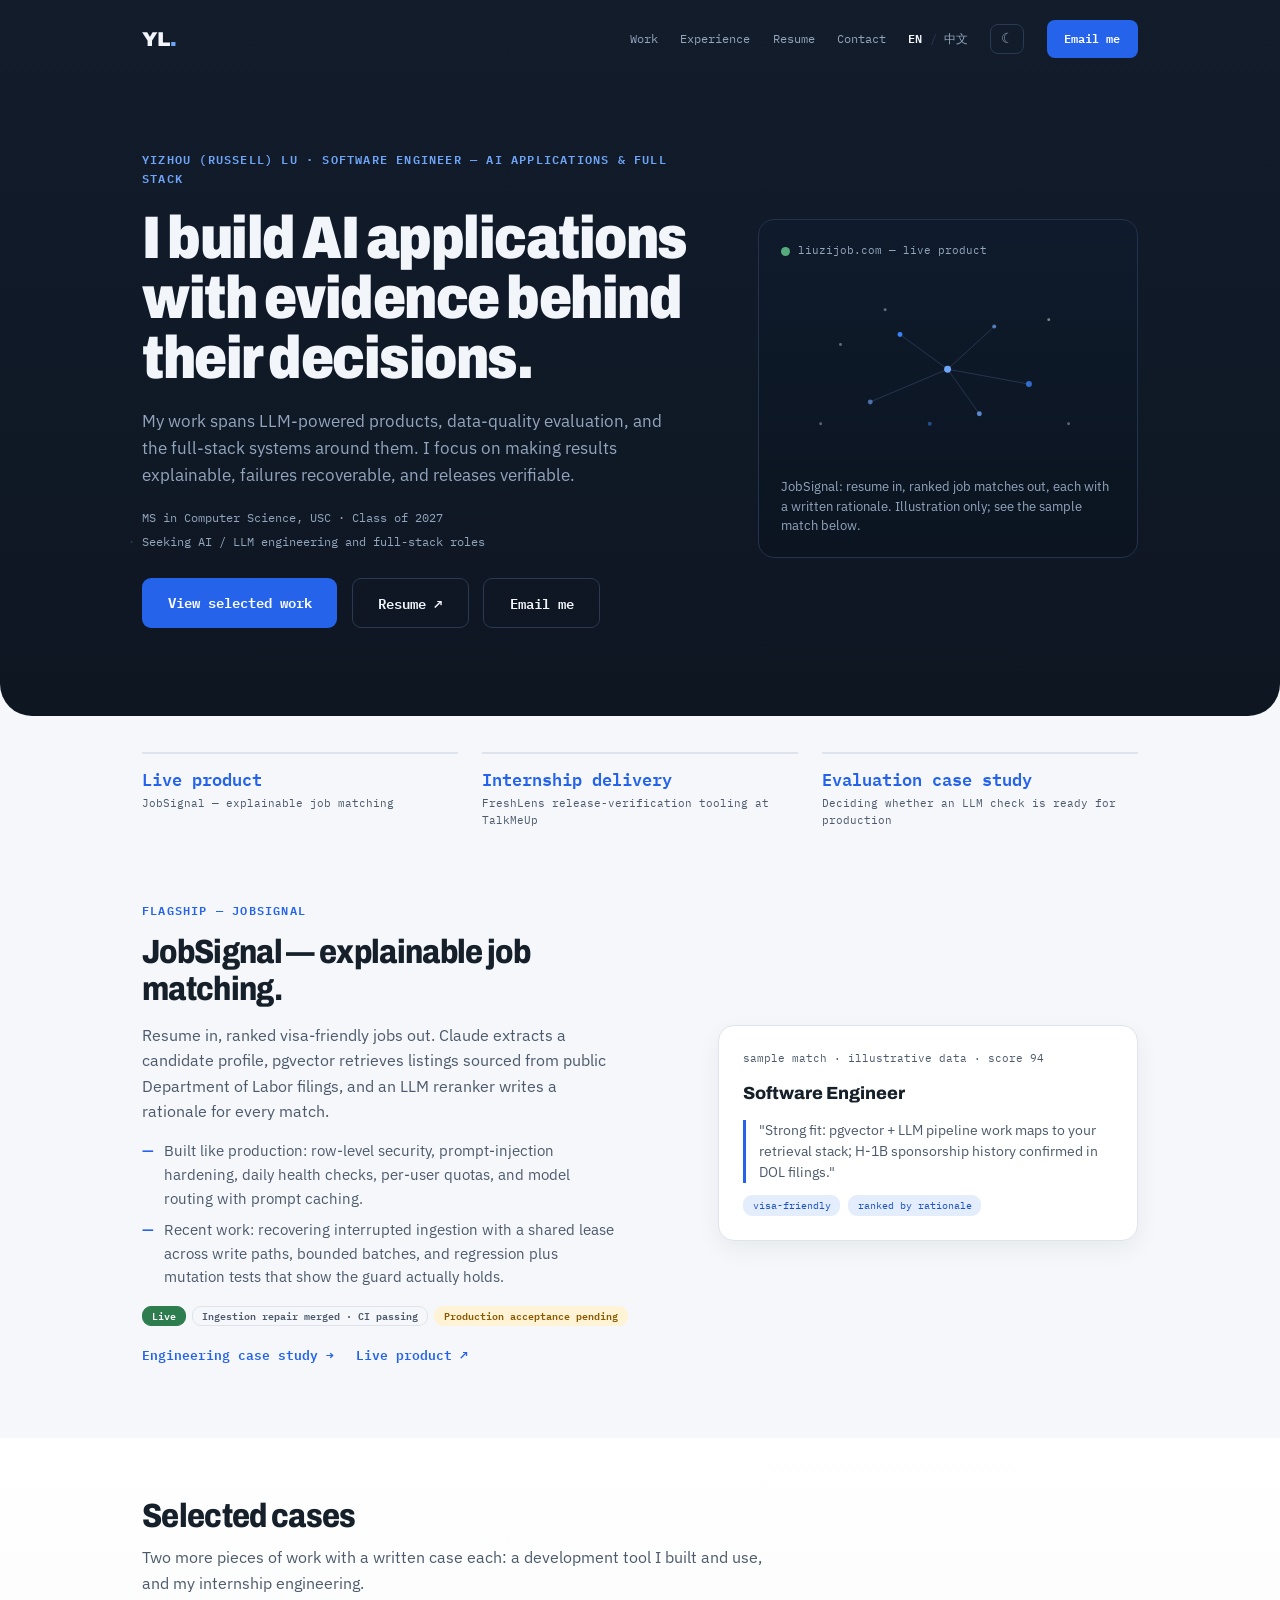
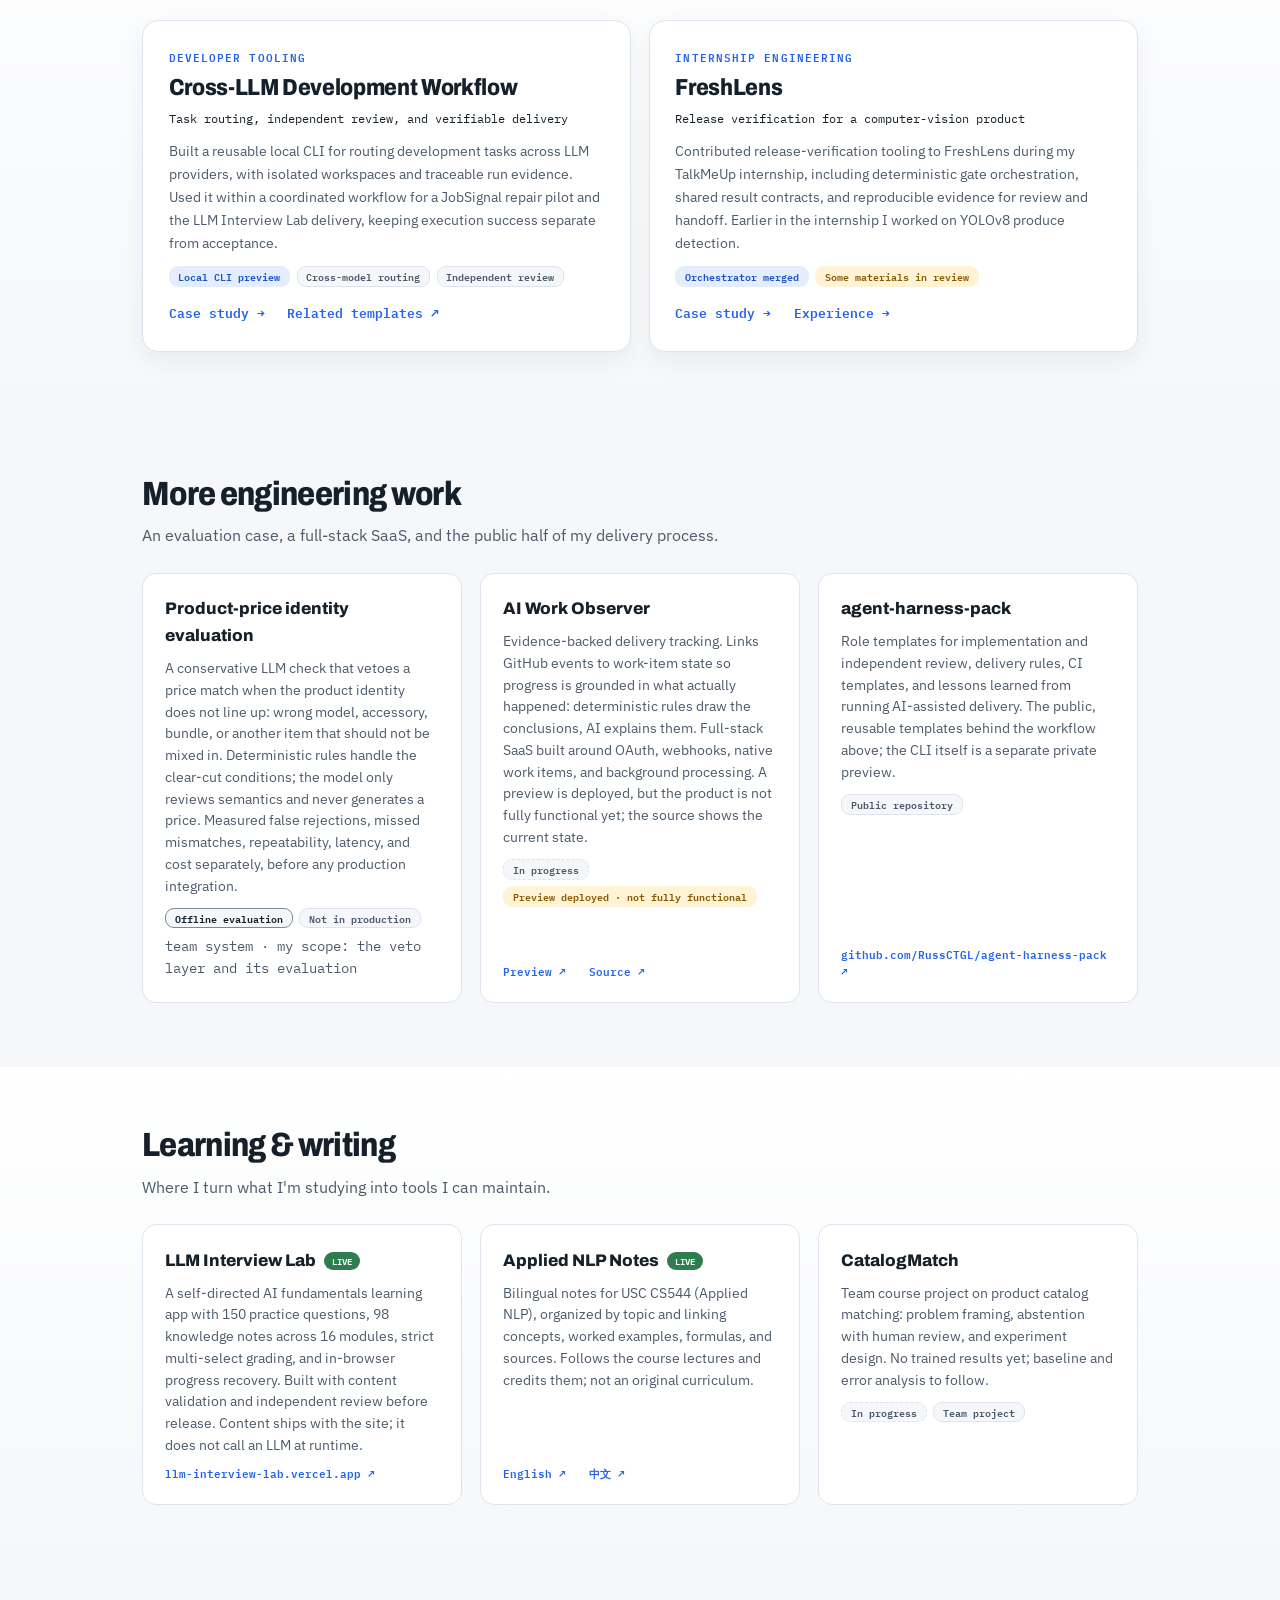
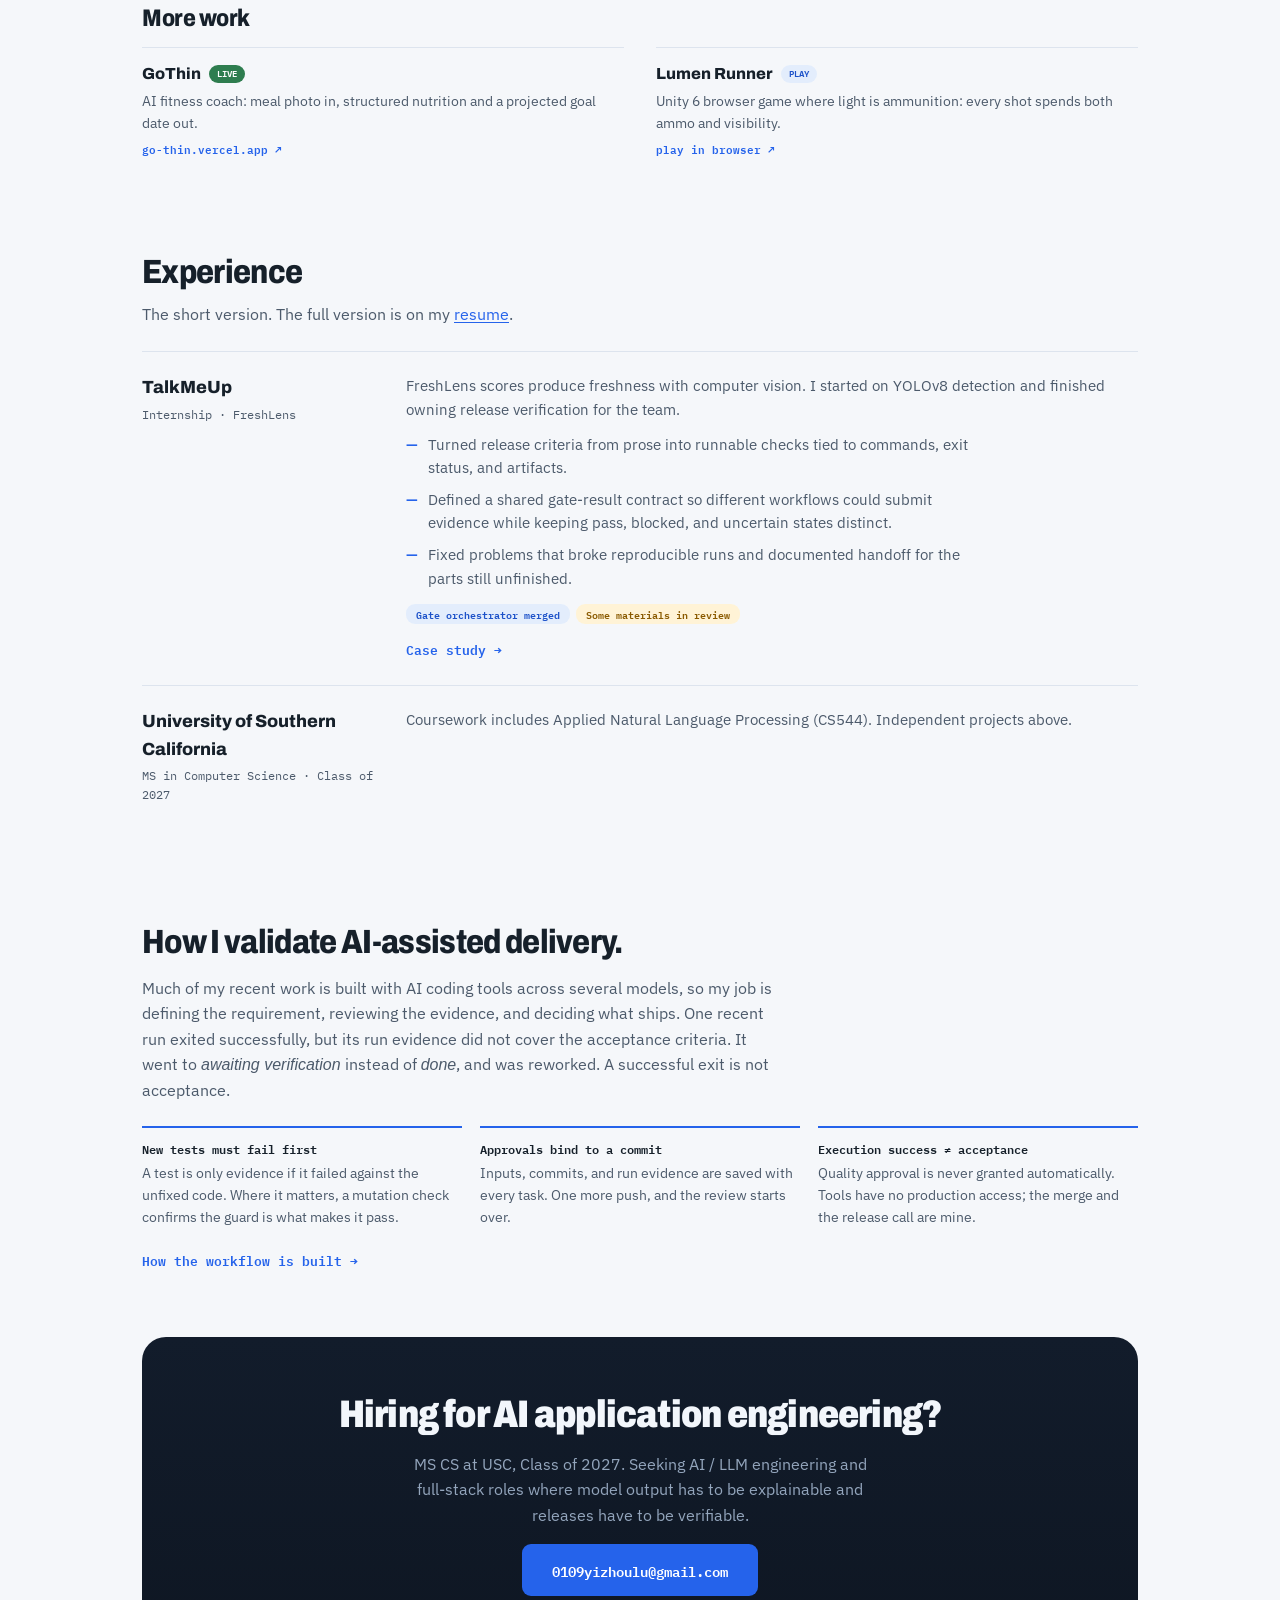
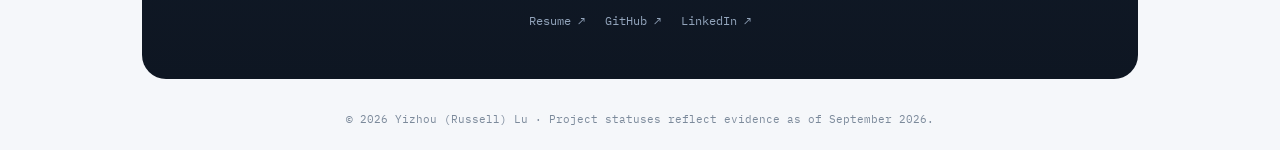
==== commit db205470: "Reposition as AI Applications & Full Stack portfolio with case studies - Hero: new positioning, USC " ====
--- a/index.html
+++ b/index.html
@@ -3,8 +3,8 @@
 <head>
   <meta charset="UTF-8">
   <meta name="viewport" content="width=device-width, initial-scale=1.0">
-  <title>Yizhou (Russell) Lu — Software Engineer</title>
-  <meta name="description" content="Yizhou (Russell) Lu builds AI products that hold up in production — LLM pipelines, computer vision, and the full stack around them, shipped with evidence.">
+  <title>Yizhou (Russell) Lu — Software Engineer, AI Applications & Full Stack</title>
+  <meta name="description" content="Yizhou (Russell) Lu builds AI applications with evidence behind their decisions — LLM-powered products, data-quality evaluation, and the full-stack systems around them. MS CS at USC, Class of 2027.">
   <link rel="preconnect" href="https://fonts.googleapis.com">
   <link rel="preconnect" href="https://fonts.gstatic.com" crossorigin>
   <link href="https://fonts.googleapis.com/css2?family=Archivo:wdth,wght@75..100,400..900&family=IBM+Plex+Mono:wght@400;500;600&family=IBM+Plex+Sans:wght@400;500;600&display=swap" rel="stylesheet">
@@ -24,6 +24,8 @@
       <a class="wordmark" href="#top">YL<span class="wordmark-dot">.</span></a>
       <nav class="site-nav" aria-label="Main">
         <a href="#work">Work</a>
+        <a href="#experience">Experience</a>
+        <a href="resume.pdf" target="_blank" rel="noopener">Resume</a>
         <a href="#contact">Contact</a>
       </nav>
       <nav class="lang-switch" aria-label="Language">
@@ -38,20 +40,26 @@
     <main id="top" tabindex="-1">
     <section class="hero">
       <div class="hero-copy">
-        <p class="kicker kicker--band reveal">Yizhou (Russell) Lu · Software Engineer</p>
-        <h1 class="hero-title reveal d1">AI products that hold up in production.</h1>
+        <p class="kicker kicker--band reveal">Yizhou (Russell) Lu · Software Engineer — AI Applications &amp; Full Stack</p>
+        <h1 class="hero-title reveal d1">I build AI applications with evidence behind their decisions.</h1>
         <p class="hero-sub reveal d2">
-          I build LLM pipelines, computer vision, and the full stack around them —
-          end to end, with the tests and cost discipline to prove they work.
+          My work spans LLM-powered products, data-quality evaluation, and the
+          full-stack systems around them. I focus on making results explainable,
+          failures recoverable, and releases verifiable.
+        </p>
+        <p class="hero-meta reveal d2">
+          <span>MS in Computer Science, USC · Class of 2027</span>
+          <span>Seeking AI / LLM engineering and full-stack roles</span>
         </p>
         <div class="hero-actions reveal d3">
-          <a class="btn btn--primary" href="mailto:0109yizhoulu@gmail.com">Email me</a>
-          <a class="btn btn--ghost" href="https://www.liuzijob.com/" target="_blank" rel="noopener">See JobSignal live ↗</a>
+          <a class="btn btn--primary" href="#work">View selected work</a>
+          <a class="btn btn--ghost" href="resume.pdf" target="_blank" rel="noopener">Resume ↗</a>
+          <a class="btn btn--ghost" href="mailto:0109yizhoulu@gmail.com">Email me</a>
         </div>
       </div>
 
       <aside class="galaxy-panel reveal d3" aria-label="JobSignal, live at liuzijob.com">
-        <p class="live-line"><span class="live-dot" aria-hidden="true"></span>liuzijob.com — live now</p>
+        <p class="live-line"><span class="live-dot" aria-hidden="true"></span>liuzijob.com — live product</p>
         <svg class="galaxy" viewBox="0 0 336 190" aria-hidden="true">
           <path d="M120 60 L168 95 L215 52" />
           <path d="M168 95 L250 110" />
@@ -69,39 +77,55 @@
           <circle cx="40" cy="150" r="1.5" class="g-c f35" />
           <circle cx="105" cy="35" r="1.5" class="g-c f40" />
         </svg>
-        <p class="galaxy-caption">Every dot is a real job; the closest ones match your resume — each with a written rationale.</p>
+        <p class="galaxy-caption">JobSignal: resume in, ranked job matches out, each with a written rationale. Illustration only; see the sample match below.</p>
       </aside>
     </section>
     </main>
   </div>
 
-  <!-- ============ PROOF STRIP ============ -->
-  <section class="proof" aria-label="Key numbers">
-    <div class="proof-item"><span class="proof-num">8,400+</span><span class="proof-label">listings served by a live product</span></div>
-    <div class="proof-item"><span class="proof-num">254</span><span class="proof-label">tests + Playwright E2E</span></div>
-    <div class="proof-item"><span class="proof-num">60+</span><span class="proof-label">PRs through independent review</span></div>
-    <div class="proof-item"><span class="proof-num">$1–2</span><span class="proof-label">LLM cost per user per month</span></div>
-  </section>
+  <!-- ============ ENTRY STRIP ============ -->
+  <nav class="proof" aria-label="Where to start">
+    <a class="proof-item" href="#work">
+      <span class="proof-num">Live product</span>
+      <span class="proof-label">JobSignal — explainable job matching</span>
+    </a>
+    <a class="proof-item" href="#experience">
+      <span class="proof-num">Internship delivery</span>
+      <span class="proof-label">FreshLens release-verification tooling at TalkMeUp</span>
+    </a>
+    <a class="proof-item" href="#more-work">
+      <span class="proof-num">Evaluation case study</span>
+      <span class="proof-label">Deciding whether an LLM check is ready for production</span>
+    </a>
+  </nav>
 
   <!-- ============ FLAGSHIP ============ -->
   <section class="section flagship" id="work">
     <div class="flagship-copy">
       <p class="kicker">Flagship — JobSignal</p>
-      <h2>A live product, not a class project.</h2>
+      <h2>JobSignal — explainable job matching.</h2>
       <p class="section-body">
-        Resume in, ranked visa-friendly jobs out. Claude extracts the profile,
-        pgvector searches 8,400+ listings sourced from 27,428 real Department of
+        Resume in, ranked visa-friendly jobs out. Claude extracts a candidate
+        profile, pgvector retrieves listings sourced from public Department of
         Labor filings, and an LLM reranker writes a rationale for every match.
       </p>
       <ul class="dash-list">
-        <li>Serves real users, engineered like production: row-level security, prompt-injection hardening, daily health checks.</li>
-        <li>Cost held to ~$1–2 per user per month through quotas, model routing, and prompt caching.</li>
+        <li>Built like production: row-level security, prompt-injection hardening, daily health checks, per-user quotas, and model routing with prompt caching.</li>
+        <li>Recent work: recovering interrupted ingestion with a shared lease across write paths, bounded batches, and regression plus mutation tests that show the guard actually holds.</li>
       </ul>
-      <a class="text-link" href="https://www.liuzijob.com/" target="_blank" rel="noopener">Try it at liuzijob.com ↗</a>
-    </div>
-
-    <div class="match-card" role="img" aria-label="Sample JobSignal match card with a written rationale">
-      <p class="match-meta">sample match · score 94</p>
+      <p class="status-row">
+        <span class="tag tag--live">Live</span>
+        <span class="tag">Ingestion repair merged · CI passing</span>
+        <span class="tag tag--pending">Production acceptance pending</span>
+      </p>
+      <p class="link-row">
+        <a class="text-link" href="work/jobsignal.html">Engineering case study →</a>
+        <a class="text-link" href="https://www.liuzijob.com/" target="_blank" rel="noopener">Live product ↗</a>
+      </p>
+    </div>
+
+    <div class="match-card" role="img" aria-label="Sample JobSignal match card with a written rationale, using illustrative data">
+      <p class="match-meta">sample match · illustrative data · score 94</p>
       <p class="match-title">Software Engineer</p>
       <blockquote class="match-quote">"Strong fit: pgvector + LLM pipeline work maps to your retrieval stack; H-1B sponsorship history confirmed in DOL filings."</blockquote>
       <div class="chips">
@@ -111,51 +135,186 @@
     </div>
   </section>
 
-  <!-- ============ MORE SHIPPED ============ -->
-  <section class="shipped">
+  <!-- ============ SELECTED CASES ============ -->
+  <section class="shipped" id="selected">
     <div class="shipped-inner">
-      <h2>More things I've shipped</h2>
+      <div class="section-head">
+        <h2>Selected cases</h2>
+        <p class="section-body">Two more pieces of work with a written case each: a development tool I built and use, and my internship engineering.</p>
+      </div>
+      <div class="features">
+        <article class="feature">
+          <p class="kicker">Developer tooling</p>
+          <h3 class="feature-title">Cross-LLM Development Workflow</h3>
+          <p class="feature-sub">Task routing, independent review, and verifiable delivery</p>
+          <p class="feature-body">Built a reusable local CLI for routing development tasks across LLM providers, with isolated workspaces and traceable run evidence. Used it within a coordinated workflow for a JobSignal repair pilot and the LLM Interview Lab delivery, keeping execution success separate from acceptance.</p>
+          <p class="status-row">
+            <span class="tag tag--preview">Local CLI preview</span>
+            <span class="tag">Cross-model routing</span>
+            <span class="tag">Independent review</span>
+          </p>
+          <p class="link-row">
+            <a class="text-link" href="work/cross-llm-workflow.html">Case study →</a>
+            <a class="text-link" href="https://github.com/RussCTGL/agent-harness-pack" target="_blank" rel="noopener">Related templates ↗</a>
+          </p>
+        </article>
+        <article class="feature">
+          <p class="kicker">Internship engineering</p>
+          <h3 class="feature-title">FreshLens</h3>
+          <p class="feature-sub">Release verification for a computer-vision product</p>
+          <p class="feature-body">Contributed release-verification tooling to FreshLens during my TalkMeUp internship, including deterministic gate orchestration, shared result contracts, and reproducible evidence for review and handoff. Earlier in the internship I worked on YOLOv8 produce detection.</p>
+          <p class="status-row">
+            <span class="tag tag--merged">Orchestrator merged</span>
+            <span class="tag tag--pending">Some materials in review</span>
+          </p>
+          <p class="link-row">
+            <a class="text-link" href="work/freshlens.html">Case study →</a>
+            <a class="text-link" href="#experience">Experience →</a>
+          </p>
+        </article>
+      </div>
+    </div>
+  </section>
+
+  <!-- ============ MORE ENGINEERING WORK ============ -->
+  <section class="section" id="more-work">
+    <div class="section-head">
+      <h2>More engineering work</h2>
+      <p class="section-body">An evaluation case, a full-stack SaaS, and the public half of my delivery process.</p>
+    </div>
+    <div class="cards">
+      <article class="card">
+        <h3 class="card-title">Product-price identity evaluation</h3>
+        <p>A conservative LLM check that vetoes a price match when the product identity does not line up: wrong model, accessory, bundle, or another item that should not be mixed in. Deterministic rules handle the clear-cut conditions; the model only reviews semantics and never generates a price. Measured false rejections, missed mismatches, repeatability, latency, and cost separately, before any production integration.</p>
+        <p class="status-row"><span class="tag tag--offline">Offline evaluation</span><span class="tag">Not in production</span></p>
+        <p class="card-note">team system · my scope: the veto layer and its evaluation</p>
+      </article>
+      <article class="card">
+        <h3 class="card-title">AI Work Observer</h3>
+        <p>Evidence-backed delivery tracking. Links GitHub events to work-item state so progress is grounded in what actually happened: deterministic rules draw the conclusions, AI explains them. Full-stack SaaS built around OAuth, webhooks, native work items, and background processing. A preview is deployed, but the product is not fully functional yet; the source shows the current state.</p>
+        <p class="status-row"><span class="tag tag--progress">In progress</span><span class="tag tag--pending">Preview deployed · not fully functional</span></p>
+        <p class="link-row">
+          <a class="card-link" href="https://ai-work-observer.vercel.app/" target="_blank" rel="noopener">Preview ↗</a>
+          <a class="card-link" href="https://github.com/RussCTGL/ai-work-observer" target="_blank" rel="noopener">Source ↗</a>
+        </p>
+      </article>
+      <article class="card">
+        <h3 class="card-title">agent-harness-pack</h3>
+        <p>Role templates for implementation and independent review, delivery rules, CI templates, and lessons learned from running AI-assisted delivery. The public, reusable templates behind the workflow above; the CLI itself is a separate private preview.</p>
+        <p class="status-row"><span class="tag">Public repository</span></p>
+        <a class="card-link" href="https://github.com/RussCTGL/agent-harness-pack" target="_blank" rel="noopener">github.com/RussCTGL/agent-harness-pack ↗</a>
+      </article>
+    </div>
+  </section>
+
+  <!-- ============ LEARNING & WRITING ============ -->
+  <section class="shipped" id="learning">
+    <div class="shipped-inner">
+      <div class="section-head">
+        <h2>Learning &amp; writing</h2>
+        <p class="section-body">Where I turn what I'm studying into tools I can maintain.</p>
+      </div>
       <div class="cards">
         <article class="card">
-          <h3 class="card-title">FreshLens</h3>
-          <p>Computer vision that scores produce freshness — my YOLOv8 detection cut 9 raw boxes to 4 correct labels with zero false positives.</p>
-          <p class="card-note">internship · TalkMeUp</p>
+          <h3 class="card-title">LLM Interview Lab <span class="badge badge--live">LIVE</span></h3>
+          <p>A self-directed AI fundamentals learning app with 150 practice questions, 98 knowledge notes across 16 modules, strict multi-select grading, and in-browser progress recovery. Built with content validation and independent review before release. Content ships with the site; it does not call an LLM at runtime.</p>
+          <a class="card-link" href="https://llm-interview-lab.vercel.app/" target="_blank" rel="noopener">llm-interview-lab.vercel.app ↗</a>
         </article>
         <article class="card">
-          <h3 class="card-title">GoThin <span class="badge badge--live">LIVE</span></h3>
-          <p>AI fitness coach — meal photo in, structured nutrition and a projected goal date out.</p>
-          <a class="card-link" href="https://go-thin.vercel.app/" target="_blank" rel="noopener">go-thin.vercel.app ↗</a>
+          <h3 class="card-title">Applied NLP Notes <span class="badge badge--live">LIVE</span></h3>
+          <p>Bilingual notes for USC CS544 (Applied NLP), organized by topic and linking concepts, worked examples, formulas, and sources. Follows the course lectures and credits them; not an original curriculum.</p>
+          <p class="link-row">
+            <a class="card-link" href="https://cs544-notes-site.vercel.app/" target="_blank" rel="noopener">English ↗</a>
+            <a class="card-link" href="https://cs544-notes-site.vercel.app/zh/" target="_blank" rel="noopener">中文 ↗</a>
+          </p>
         </article>
         <article class="card">
-          <h3 class="card-title">Lumen Runner <span class="badge badge--play">PLAY</span></h3>
-          <p>Unity 6 browser game where light is ammunition — every shot spends both ammo and visibility.</p>
-          <a class="card-link" href="https://russctgl.github.io/gold-final-build/" target="_blank" rel="noopener">play in browser ↗</a>
-        </article>
-      </div>
-    </div>
-  </section>
-
-  <!-- ============ DISCIPLINE ============ -->
+          <h3 class="card-title">CatalogMatch</h3>
+          <p>Team course project on product catalog matching: problem framing, abstention with human review, and experiment design. No trained results yet; baseline and error analysis to follow.</p>
+          <p class="status-row"><span class="tag tag--progress">In progress</span><span class="tag">Team project</span></p>
+        </article>
+      </div>
+    </div>
+  </section>
+
+  <!-- ============ MORE WORK ============ -->
+  <section class="section section--tight" id="more">
+    <h2 class="h2--small">More work</h2>
+    <ul class="mini-list">
+      <li>
+        <span class="mini-title">GoThin <span class="badge badge--live">LIVE</span></span>
+        <span class="mini-body">AI fitness coach: meal photo in, structured nutrition and a projected goal date out.</span>
+        <a class="card-link" href="https://go-thin.vercel.app/" target="_blank" rel="noopener">go-thin.vercel.app ↗</a>
+      </li>
+      <li>
+        <span class="mini-title">Lumen Runner <span class="badge badge--play">PLAY</span></span>
+        <span class="mini-body">Unity 6 browser game where light is ammunition: every shot spends both ammo and visibility.</span>
+        <a class="card-link" href="https://russctgl.github.io/gold-final-build/" target="_blank" rel="noopener">play in browser ↗</a>
+      </li>
+    </ul>
+  </section>
+
+  <!-- ============ EXPERIENCE ============ -->
+  <section class="section experience" id="experience">
+    <div class="section-head">
+      <h2>Experience</h2>
+      <p class="section-body">The short version. The full version is on my <a class="inline-link" href="resume.pdf" target="_blank" rel="noopener">resume</a>.</p>
+    </div>
+    <dl class="xp">
+      <div class="xp-item">
+        <dt>
+          <span class="xp-org">TalkMeUp</span>
+          <span class="xp-role">Internship · FreshLens</span>
+        </dt>
+        <dd>
+          <p>FreshLens scores produce freshness with computer vision. I started on YOLOv8 detection and finished owning release verification for the team.</p>
+          <ul class="dash-list">
+            <li>Turned release criteria from prose into runnable checks tied to commands, exit status, and artifacts.</li>
+            <li>Defined a shared gate-result contract so different workflows could submit evidence while keeping pass, blocked, and uncertain states distinct.</li>
+            <li>Fixed problems that broke reproducible runs and documented handoff for the parts still unfinished.</li>
+          </ul>
+          <p class="status-row"><span class="tag tag--merged">Gate orchestrator merged</span><span class="tag tag--pending">Some materials in review</span></p>
+          <a class="text-link" href="work/freshlens.html">Case study →</a>
+        </dd>
+      </div>
+      <div class="xp-item">
+        <dt>
+          <span class="xp-org">University of Southern California</span>
+          <span class="xp-role">MS in Computer Science · Class of 2027</span>
+        </dt>
+        <dd>
+          <p>Coursework includes Applied Natural Language Processing (CS544). Independent projects above.</p>
+        </dd>
+      </div>
+    </dl>
+  </section>
+
+  <!-- ============ VALIDATION ============ -->
   <section class="section discipline">
-    <h2>Why it holds up: nothing merges on trust.</h2>
+    <h2>How I validate AI-assisted delivery.</h2>
     <p class="section-body">
-      JobSignal is built by nine role-scoped AI agents I orchestrate — and none of
-      them can approve its own work. The habits transfer to any team:
+      Much of my recent work is built with AI coding tools across several models,
+      so my job is defining the requirement, reviewing the evidence, and deciding
+      what ships. One recent run exited successfully, but its run evidence did not
+      cover the acceptance criteria. It went to <em>awaiting verification</em>
+      instead of <em>done</em>, and was reworked. A successful exit is not acceptance.
     </p>
     <div class="rules-grid">
-      <div class="rule"><span class="rule-k">New tests must fail first</span>A test is only evidence if it failed against the unfixed code.</div>
-      <div class="rule"><span class="rule-k">Approvals bind to a SHA</span>One more push, and the review starts over.</div>
-      <div class="rule"><span class="rule-k">Merges are human-only</span>Agents have zero production access — the merge is always mine.</div>
-    </div>
+      <div class="rule"><span class="rule-k">New tests must fail first</span>A test is only evidence if it failed against the unfixed code. Where it matters, a mutation check confirms the guard is what makes it pass.</div>
+      <div class="rule"><span class="rule-k">Approvals bind to a commit</span>Inputs, commits, and run evidence are saved with every task. One more push, and the review starts over.</div>
+      <div class="rule"><span class="rule-k">Execution success ≠ acceptance</span>Quality approval is never granted automatically. Tools have no production access; the merge and the release call are mine.</div>
+    </div>
+    <a class="text-link" href="work/cross-llm-workflow.html">How the workflow is built →</a>
   </section>
 
   <!-- ============ CLOSING CTA ============ -->
   <section class="cta-wrap" id="contact">
     <div class="band band--cta">
-      <h2 class="cta-title">Hiring for AI product engineering?</h2>
-      <p class="cta-sub">MS CS at USC, graduating 2027. Looking for roles where LLM systems meet production discipline.</p>
+      <h2 class="cta-title">Hiring for AI application engineering?</h2>
+      <p class="cta-sub">MS CS at USC, Class of 2027. Seeking AI / LLM engineering and full-stack roles where model output has to be explainable and releases have to be verifiable.</p>
       <a class="btn btn--primary btn--lg" href="mailto:0109yizhoulu@gmail.com">0109yizhoulu@gmail.com</a>
       <div class="cta-links">
+        <a href="resume.pdf" target="_blank" rel="noopener">Resume ↗</a>
         <a href="https://github.com/RussCTGL" target="_blank" rel="noopener">GitHub ↗</a>
         <a href="http://linkedin.com/in/yizhou-lu-7034b0286" target="_blank" rel="noopener">LinkedIn ↗</a>
       </div>
@@ -163,7 +322,7 @@
   </section>
 
   <footer class="site-footer">
-    <p>© 2026 Yizhou (Russell) Lu</p>
+    <p>© 2026 Yizhou (Russell) Lu · Project statuses reflect evidence as of September 2026.</p>
   </footer>
 
   <script src="main.js"></script>
--- a/styles.css
+++ b/styles.css
@@ -1,5 +1,5 @@
 /* ============================================================
-   Yizhou Lu — personal site (product landing)
+   Yizhou Lu — personal site (portfolio landing + case studies)
    Palette
      paper      #F5F7FA   cool blue-gray ground
      card       #FFFFFF   raised surfaces
@@ -352,16 +352,23 @@
   margin: 0 auto;
   padding: 2.25rem 2rem 0.5rem;
   display: grid;
-  grid-template-columns: repeat(4, minmax(0, 1fr));
+  grid-template-columns: repeat(3, minmax(0, 1fr));
   gap: 1.5rem;
 }
-.proof-item { display: flex; flex-direction: column; }
+.proof-item {
+  display: flex;
+  flex-direction: column;
+  text-decoration: none;
+  border-top: 2px solid var(--line);
+  padding-top: 0.75rem;
+  transition: border-color 0.25s ease;
+}
+.proof-item:hover { color: inherit; border-color: var(--blue); }
 .proof-num {
   font-family: var(--mono);
-  font-size: 1.4rem;
+  font-size: 1.05rem;
   font-weight: 600;
   color: var(--blue);
-  font-variant-numeric: tabular-nums;
 }
 .proof-label {
   font-family: var(--mono);
@@ -643,6 +650,323 @@
   transform: translateY(0);
 }
 
+
+/* ---------- hero meta ---------- */
+
+.hero-meta {
+  display: flex;
+  flex-wrap: wrap;
+  gap: 0.35rem 1.4rem;
+  font-family: var(--mono);
+  font-size: 0.74rem;
+  color: var(--band-soft);
+}
+.hero-meta span { position: relative; }
+.hero-meta span + span::before {
+  content: "\00B7";
+  position: absolute;
+  left: -0.9rem;
+  color: var(--band-line);
+}
+
+/* ---------- status tags & link rows ---------- */
+
+.status-row {
+  display: flex;
+  flex-wrap: wrap;
+  gap: 0.4rem;
+  margin-top: 0.15rem;
+}
+.tag {
+  font-family: var(--mono);
+  font-size: 0.62rem;
+  font-weight: 600;
+  line-height: 1.5;
+  color: var(--ink-soft);
+  background: var(--paper);
+  border: 1px solid var(--line);
+  border-radius: 9px;
+  padding: 0.12rem 0.55rem;
+  white-space: nowrap;
+}
+.tag--live     { color: #FFFFFF; background: var(--live); border-color: var(--live); }
+.tag--merged   { color: var(--blue-tint-ink); background: var(--blue-tint); border-color: transparent; }
+.tag--preview  { color: var(--blue-tint-ink); background: var(--blue-tint); border-color: transparent; }
+.tag--offline  { color: var(--ink); border-color: var(--ink-faint); }
+.tag--pending  { color: #8A5A00; background: #FFF3D6; border-color: transparent; }
+.tag--progress { color: var(--ink-soft); border-style: dashed; }
+:root[data-theme="dark"] .tag--pending { color: #F5C97A; background: #3A2C10; }
+@media (prefers-color-scheme: dark) {
+  :root:not([data-theme="light"]) .tag--pending { color: #F5C97A; background: #3A2C10; }
+}
+
+.link-row {
+  display: flex;
+  flex-wrap: wrap;
+  gap: 0.4rem 1.4rem;
+  margin-top: 0.25rem;
+}
+.link-row .text-link, .link-row .card-link { margin-top: 0; }
+.card .link-row { margin-top: auto; }
+
+.inline-link { color: var(--blue); text-decoration-thickness: 1px; text-underline-offset: 2px; }
+.inline-link:hover { color: var(--blue-deep); }
+
+.section-head {
+  display: flex;
+  flex-direction: column;
+  gap: 0.25rem;
+  margin-bottom: 1.5rem;
+}
+.section-head .section-body { margin-top: 0.4rem; }
+.shipped-inner .section-head { margin-bottom: 0; }
+
+.section--tight { padding-top: 2.5rem; padding-bottom: 2.5rem; }
+.h2--small { font-size: clamp(1.2rem, 2.2vw, 1.5rem); }
+
+/* ---------- featured cases ---------- */
+
+.features {
+  display: grid;
+  grid-template-columns: repeat(2, minmax(0, 1fr));
+  gap: 1.1rem;
+}
+.feature {
+  background: var(--card);
+  border: 1px solid var(--line);
+  border-radius: 16px;
+  padding: 1.7rem 1.6rem;
+  display: flex;
+  flex-direction: column;
+  gap: 0.6rem;
+  box-shadow: 0 8px 24px var(--shadow);
+  transition: transform 0.25s ease, box-shadow 0.25s ease, border-color 0.25s ease;
+}
+.feature:hover {
+  transform: translateY(-3px);
+  box-shadow: 0 12px 30px var(--shadow-hover);
+  border-color: #B9CFF3;
+}
+.feature .kicker { font-size: 0.68rem; }
+.feature-title {
+  font-family: var(--display);
+  font-weight: 800;
+  font-stretch: 88%;
+  font-size: 1.45rem;
+  letter-spacing: -0.015em;
+  line-height: 1.1;
+}
+.feature-sub {
+  font-family: var(--mono);
+  font-size: 0.74rem;
+  color: var(--ink);
+}
+.feature-body {
+  font-size: 0.9rem;
+  color: var(--ink-soft);
+}
+.feature .link-row { margin-top: auto; padding-top: 0.4rem; }
+
+/* ---------- mini list (more work) ---------- */
+
+.mini-list {
+  list-style: none;
+  display: grid;
+  grid-template-columns: repeat(2, minmax(0, 1fr));
+  gap: 1rem 2rem;
+  margin-top: 1rem;
+}
+.mini-list li {
+  display: flex;
+  flex-direction: column;
+  gap: 0.3rem;
+  border-top: 1px solid var(--line);
+  padding-top: 0.8rem;
+}
+.mini-title {
+  font-family: var(--display);
+  font-weight: 800;
+  font-size: 1rem;
+  display: flex;
+  align-items: center;
+  gap: 0.5rem;
+}
+.mini-body { font-size: 0.85rem; color: var(--ink-soft); }
+.mini-list .card-link { margin-top: 0.1rem; }
+
+/* ---------- experience ---------- */
+
+.experience { padding-top: 3.5rem; }
+.xp {
+  display: flex;
+  flex-direction: column;
+  gap: 1.5rem;
+}
+.xp-item {
+  display: grid;
+  grid-template-columns: 15rem minmax(0, 1fr);
+  gap: 1.5rem;
+  border-top: 1px solid var(--line);
+  padding-top: 1.4rem;
+}
+.xp-item dt { display: flex; flex-direction: column; gap: 0.2rem; }
+.xp-org {
+  font-family: var(--display);
+  font-weight: 800;
+  font-size: 1.1rem;
+}
+.xp-role {
+  font-family: var(--mono);
+  font-size: 0.72rem;
+  color: var(--ink-soft);
+}
+.xp-item dd {
+  display: flex;
+  flex-direction: column;
+  gap: 0.7rem;
+  color: var(--ink-soft);
+  font-size: 0.92rem;
+}
+.xp-item dd .dash-list { max-width: 36rem; }
+
+.discipline .text-link { display: inline-block; margin-top: 1.4rem; }
+
+/* ---------- case study pages ---------- */
+
+.band--case { border-radius: 0 0 24px 24px; }
+.case-hero {
+  max-width: var(--maxw);
+  margin: 0 auto;
+  padding: 3rem 2rem 3.5rem;
+  display: flex;
+  flex-direction: column;
+  gap: 1rem;
+}
+.case-hero h1 {
+  font-family: var(--display);
+  font-weight: 900;
+  font-stretch: 82%;
+  font-size: clamp(2rem, 4.5vw, 3.1rem);
+  line-height: 1.05;
+  letter-spacing: -0.025em;
+  max-width: 44rem;
+  text-wrap: balance;
+}
+.case-lede { color: var(--band-soft); max-width: 40rem; font-size: 1.02rem; }
+.case-hero .tag { background: rgba(255,255,255,0.05); border-color: var(--band-line); color: var(--band-ink); }
+.case-hero .tag--live { background: var(--live); border-color: var(--live); color: #FFFFFF; }
+.case-hero .tag--pending { color: #F5C97A; background: #3A2C10; border-color: transparent; }
+.case-hero .link-row a { color: var(--blue-bright); }
+.case-hero .link-row a:hover { color: var(--band-ink); }
+.crumb {
+  font-family: var(--mono);
+  font-size: 0.72rem;
+  color: var(--band-soft);
+  text-decoration: none;
+}
+.crumb:hover { color: var(--band-ink); }
+
+.case {
+  max-width: 46rem;
+  margin: 0 auto;
+  padding: 3rem 2rem 4rem;
+  display: flex;
+  flex-direction: column;
+  gap: 2.4rem;
+}
+.case-block { display: flex; flex-direction: column; gap: 0.8rem; }
+.case-block h2 { font-size: clamp(1.25rem, 2.4vw, 1.6rem); }
+.case-block p, .case-block li { color: var(--ink-soft); font-size: 0.95rem; }
+.case-block .dash-list { font-size: 0.95rem; max-width: none; }
+.case-block strong { color: var(--ink); font-weight: 600; }
+.case-block code {
+  font-family: var(--mono);
+  font-size: 0.85em;
+  color: var(--ink);
+  background: var(--blue-tint);
+  border-radius: 4px;
+  padding: 0.05em 0.35em;
+}
+.case-block .status-row { margin-top: 0.3rem; }
+
+.flow {
+  list-style: none;
+  counter-reset: step;
+  display: flex;
+  flex-direction: column;
+  gap: 0.35rem;
+  background: var(--card);
+  border: 1px solid var(--line);
+  border-radius: 14px;
+  padding: 1.2rem 1.4rem;
+  margin-top: 0.3rem;
+}
+.flow li {
+  display: grid;
+  grid-template-columns: 1.6rem minmax(0, 1fr) auto;
+  gap: 0.6rem;
+  align-items: baseline;
+  font-family: var(--mono);
+  font-size: 0.8rem;
+  color: var(--ink);
+}
+.flow li::before {
+  counter-increment: step;
+  content: counter(step);
+  color: var(--blue);
+  font-weight: 600;
+}
+.flow .who {
+  font-size: 0.62rem;
+  color: var(--ink-soft);
+  border: 1px solid var(--line);
+  border-radius: 9px;
+  padding: 0.05rem 0.5rem;
+  white-space: nowrap;
+}
+.flow .who--cli { color: var(--blue-tint-ink); background: var(--blue-tint); border-color: transparent; }
+.flow-legend {
+  font-family: var(--mono);
+  font-size: 0.7rem;
+  color: var(--ink-faint);
+  margin-top: 0.4rem;
+}
+
+.fact-table {
+  width: 100%;
+  border-collapse: collapse;
+  font-size: 0.88rem;
+  margin-top: 0.3rem;
+}
+.fact-table th, .fact-table td {
+  text-align: left;
+  vertical-align: top;
+  padding: 0.6rem 0.75rem 0.6rem 0;
+  border-top: 1px solid var(--line);
+  color: var(--ink-soft);
+}
+.fact-table th {
+  font-family: var(--mono);
+  font-size: 0.72rem;
+  font-weight: 600;
+  color: var(--ink);
+  width: 11rem;
+}
+.fact-table tr:last-child td, .fact-table tr:last-child th { border-bottom: 1px solid var(--line); }
+
+.case-foot {
+  max-width: 46rem;
+  margin: 0 auto;
+  padding: 0 2rem 3rem;
+  display: flex;
+  flex-wrap: wrap;
+  gap: 1rem 2rem;
+  font-family: var(--mono);
+  font-size: 0.78rem;
+}
+.case-foot a { color: var(--blue); text-decoration: none; }
+.case-foot a:hover { color: var(--blue-deep); }
+
 /* ---------- responsive ---------- */
 
 @media (max-width: 900px) {
@@ -652,7 +976,13 @@
   .match-card { width: 100%; }
   .cards { grid-template-columns: 1fr; }
   .rules-grid { grid-template-columns: 1fr; }
-  .proof { grid-template-columns: repeat(2, minmax(0, 1fr)); gap: 1rem; padding-top: 1.5rem; }
+  .proof { grid-template-columns: 1fr; gap: 1rem; padding-top: 1.5rem; }
+  .features { grid-template-columns: 1fr; }
+  .mini-list { grid-template-columns: 1fr; }
+  .xp-item { grid-template-columns: 1fr; gap: 0.8rem; }
+  .flow li { grid-template-columns: 1.6rem minmax(0, 1fr); }
+  .flow .who { grid-column: 2; justify-self: start; }
+  .fact-table th { width: 8rem; }
 }
 
 @media (max-width: 640px) {
@@ -662,7 +992,7 @@
   .band--hero { border-radius: 0 0 24px 24px; }
   .hero-actions { flex-direction: column; }
   .hero-actions .btn { text-align: center; }
-  .section, .shipped-inner { padding-left: 1.25rem; padding-right: 1.25rem; }
+  .section, .shipped-inner, .case, .case-hero, .case-foot { padding-left: 1.25rem; padding-right: 1.25rem; }
   .cta-wrap { padding-left: 0.9rem; padding-right: 0.9rem; }
   .band--cta { border-radius: 20px; padding: 2.5rem 1.25rem 2.25rem; }
 }
@@ -677,5 +1007,5 @@
     transform: none !important;
   }
   .scroll-reveal { opacity: 1; transform: none; transition: none; }
-  .btn, .card, .theme-toggle { transition: none; }
-}
+  .btn, .card, .feature, .theme-toggle, .proof-item { transition: none; }
+}
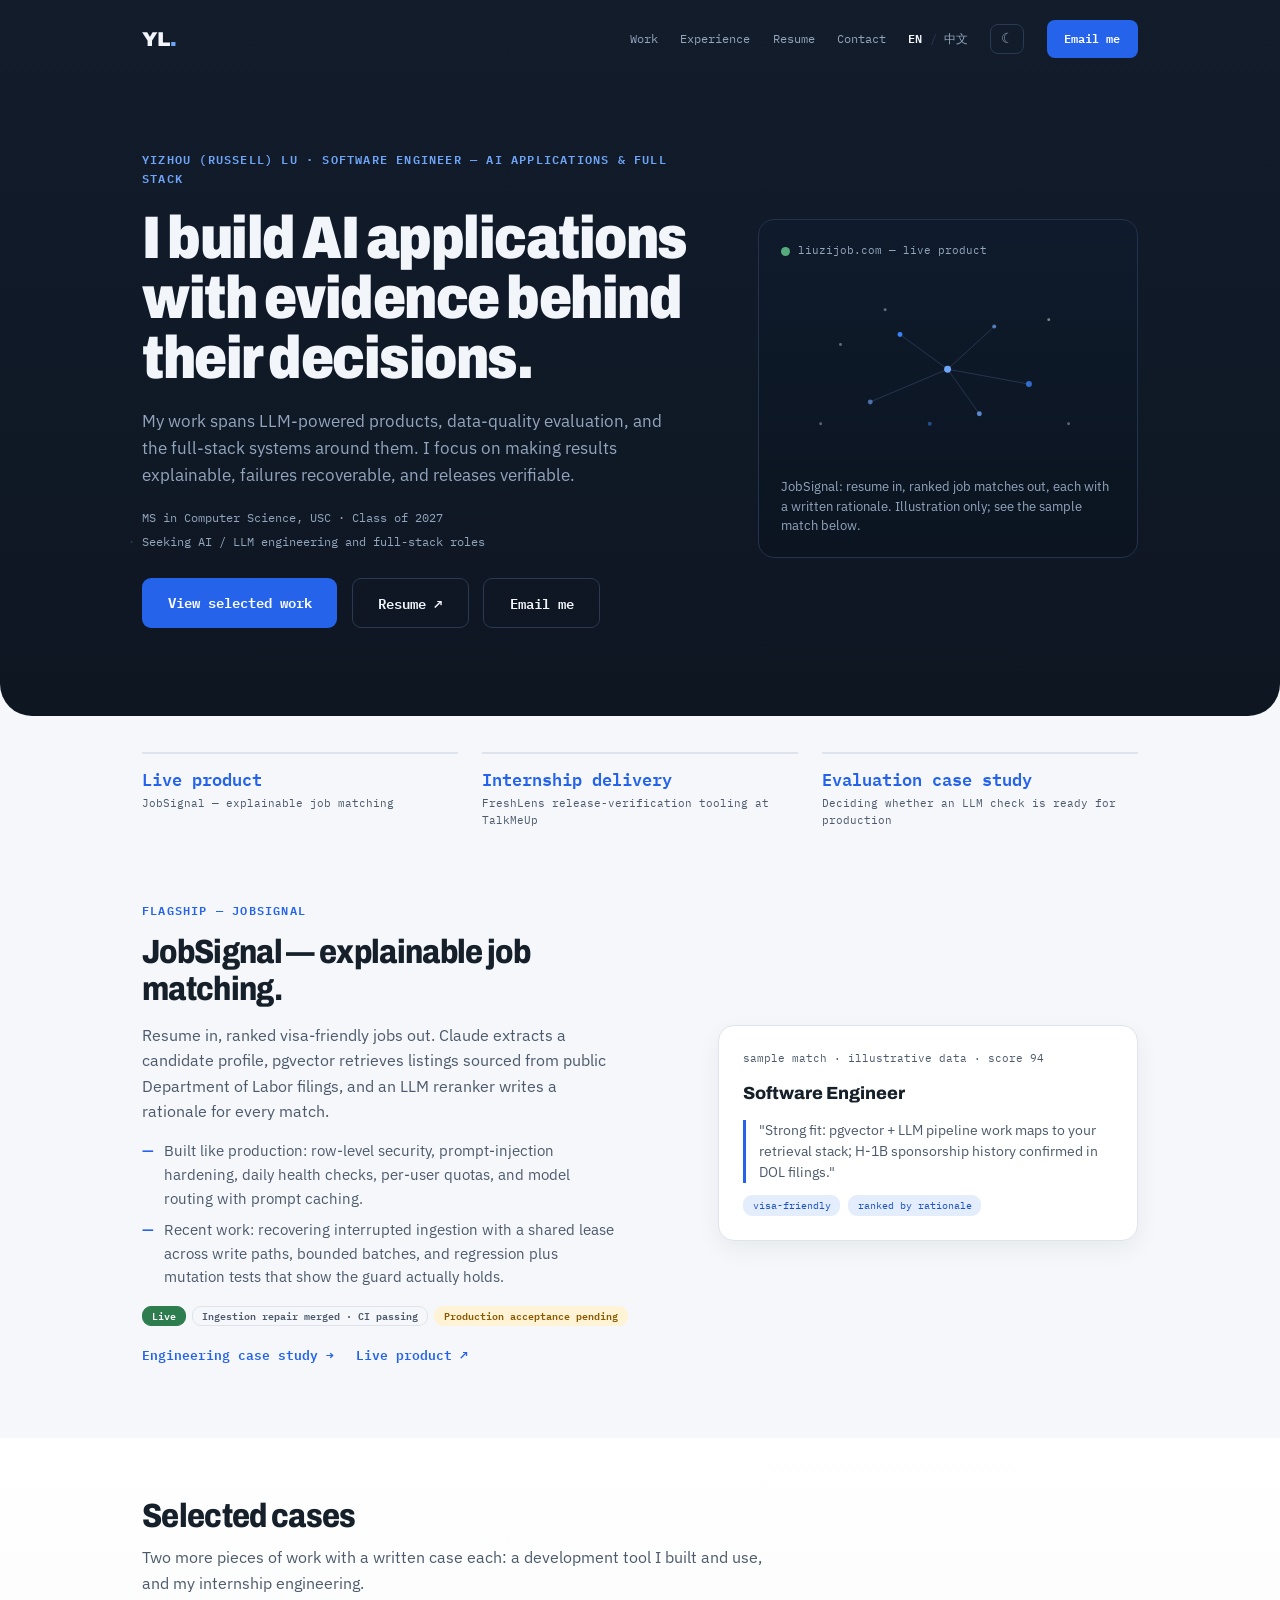
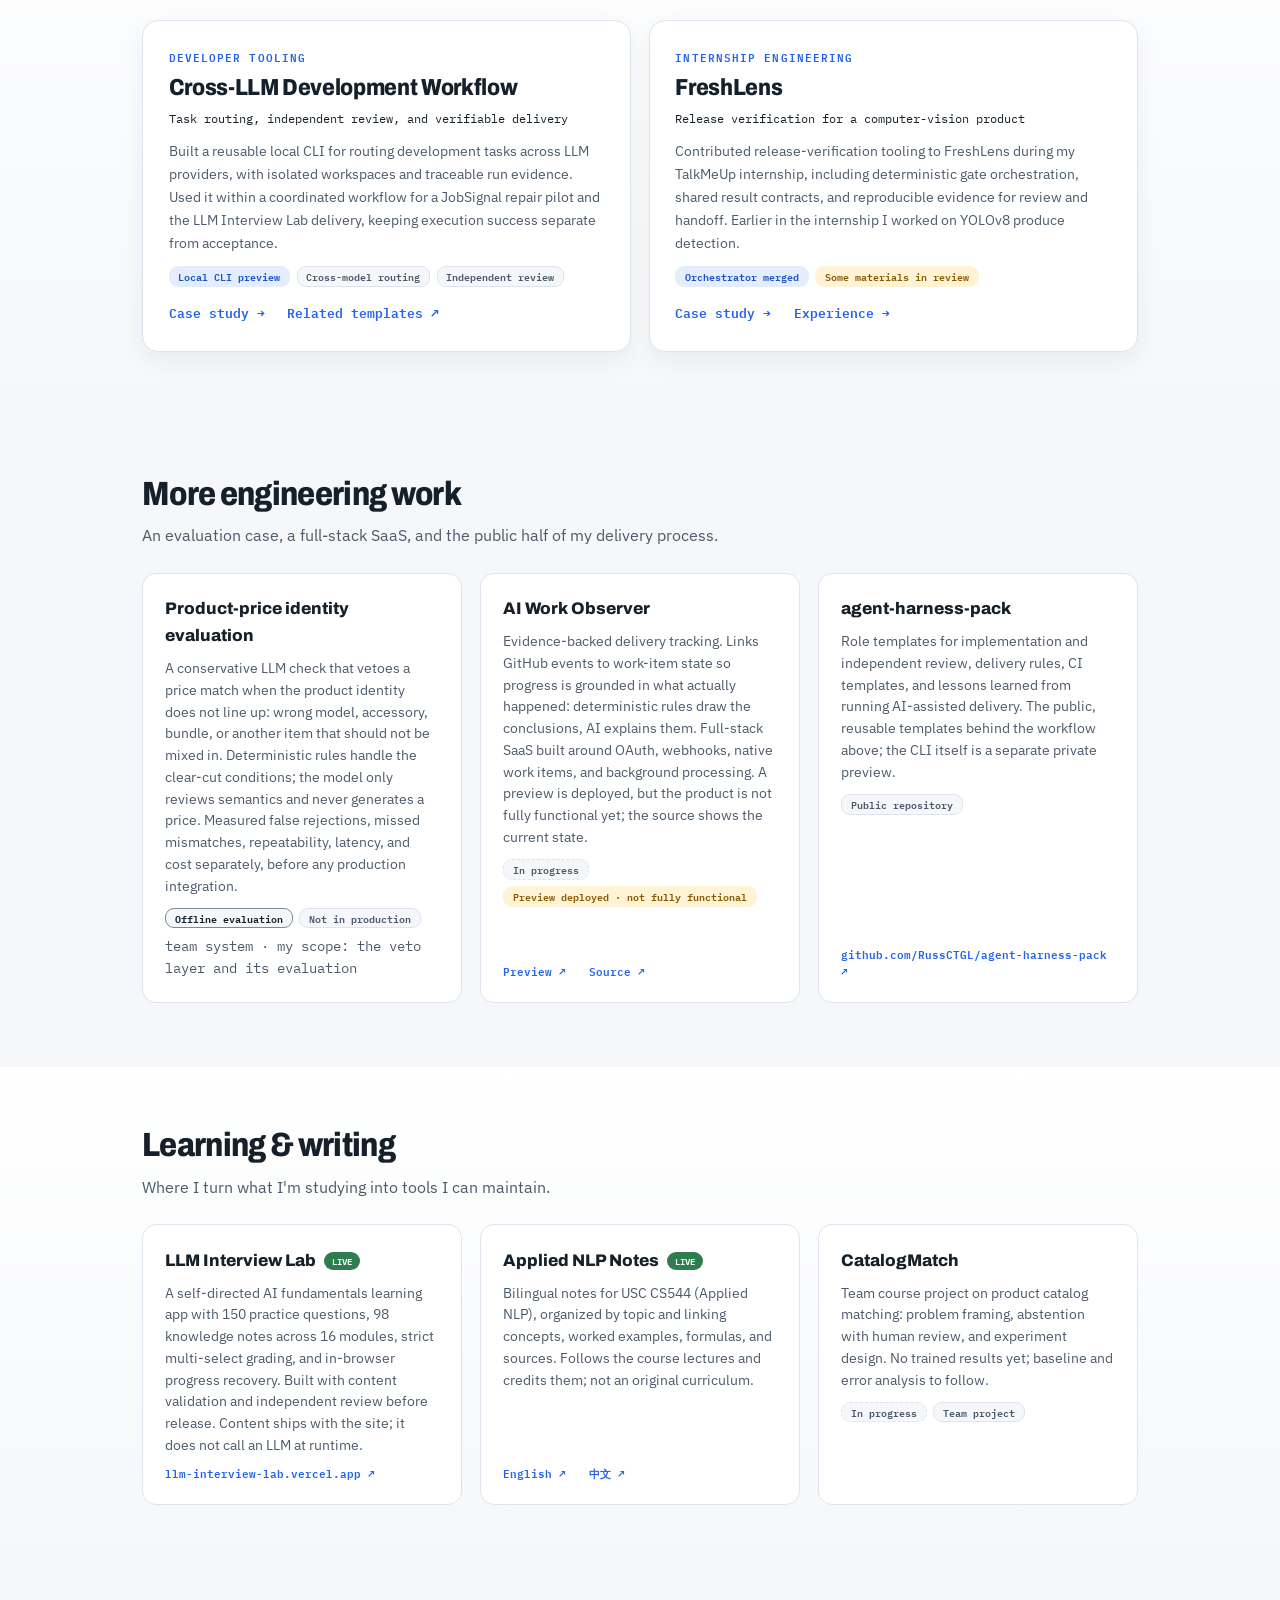
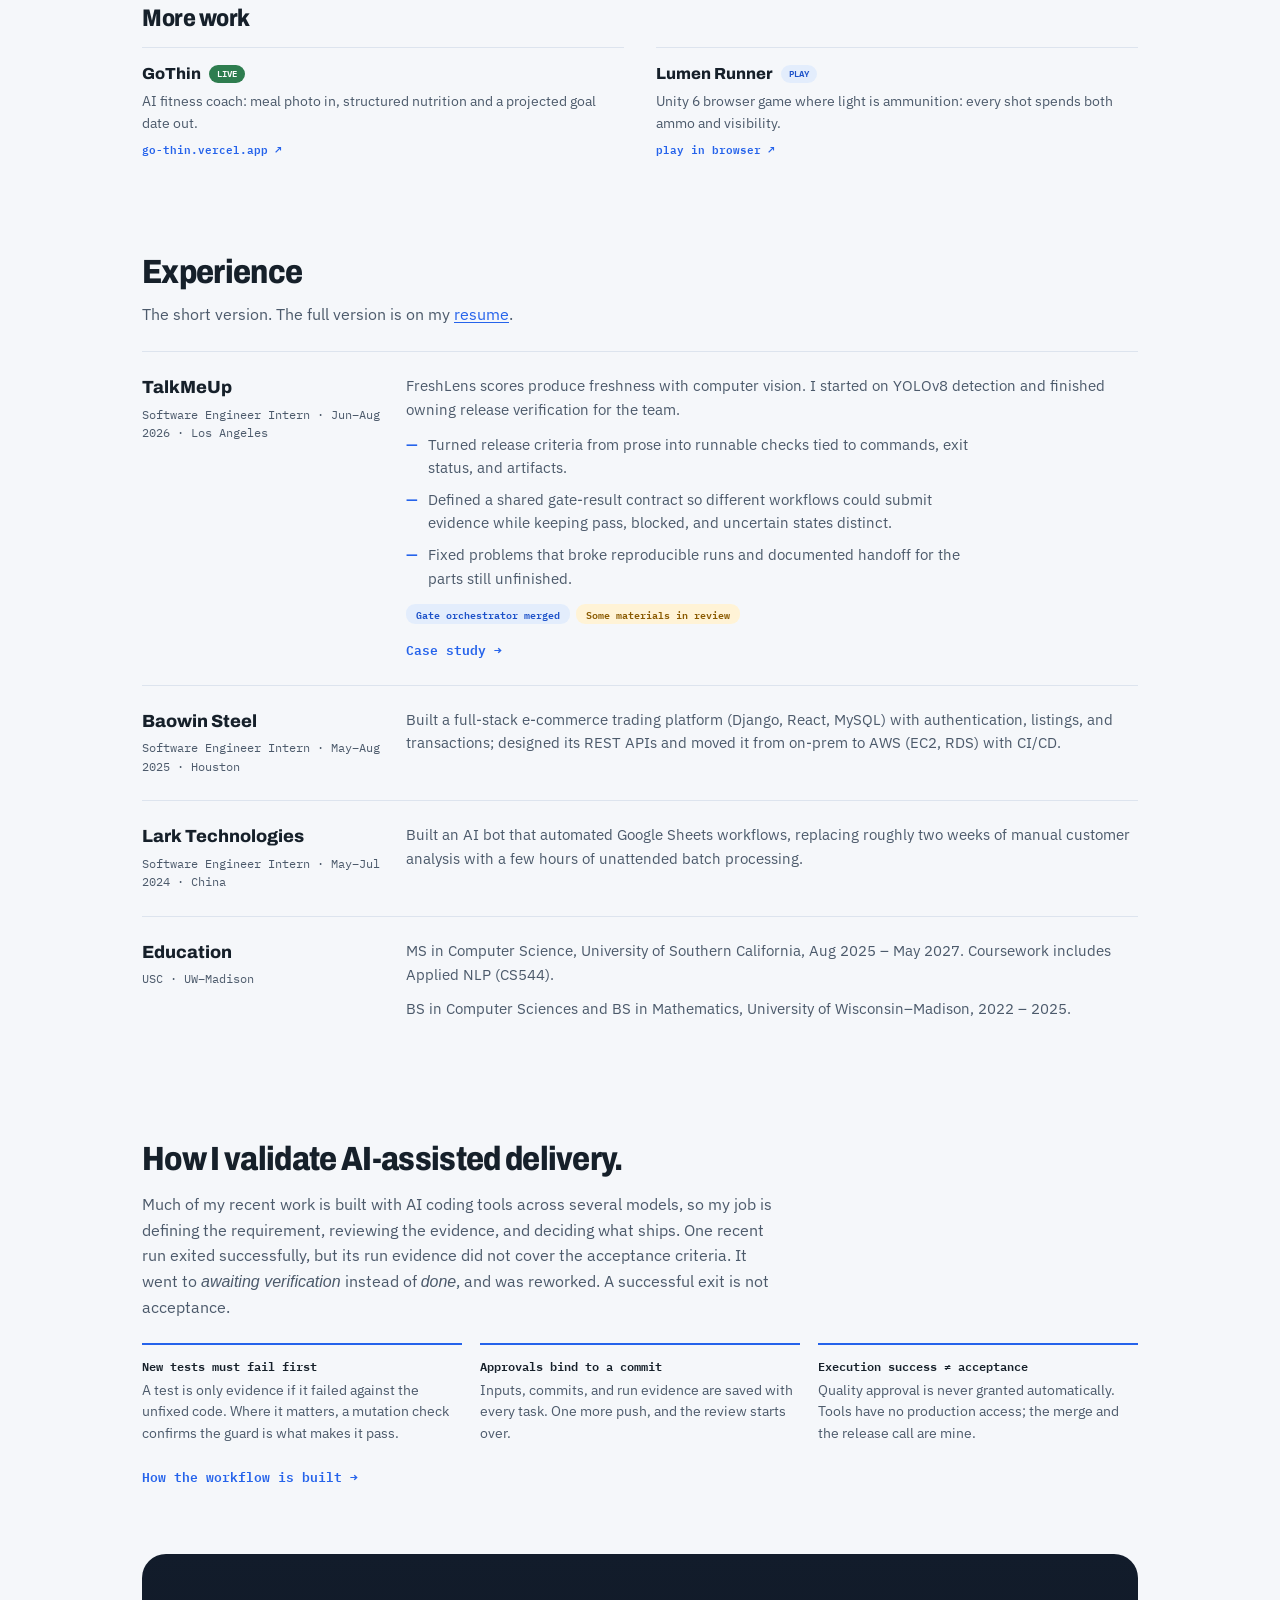
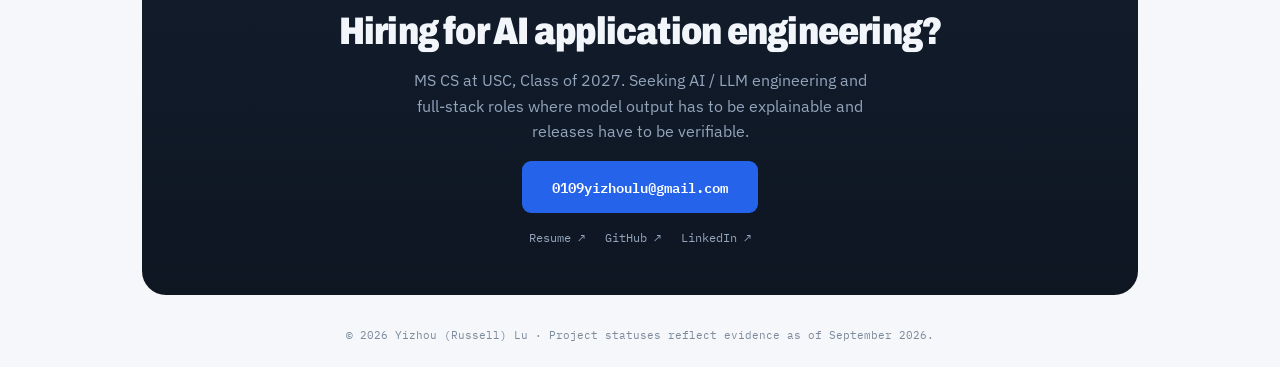
==== commit 92fc082f: "Add resume PDF and fill in experience from it - resume.pdf at the site root; all Resume links now re" ====
--- a/index.html
+++ b/index.html
@@ -264,7 +264,7 @@
       <div class="xp-item">
         <dt>
           <span class="xp-org">TalkMeUp</span>
-          <span class="xp-role">Internship · FreshLens</span>
+          <span class="xp-role">Software Engineer Intern · Jun–Aug 2026 · Los Angeles</span>
         </dt>
         <dd>
           <p>FreshLens scores produce freshness with computer vision. I started on YOLOv8 detection and finished owning release verification for the team.</p>
@@ -279,11 +279,30 @@
       </div>
       <div class="xp-item">
         <dt>
-          <span class="xp-org">University of Southern California</span>
-          <span class="xp-role">MS in Computer Science · Class of 2027</span>
+          <span class="xp-org">Baowin Steel</span>
+          <span class="xp-role">Software Engineer Intern · May–Aug 2025 · Houston</span>
         </dt>
         <dd>
-          <p>Coursework includes Applied Natural Language Processing (CS544). Independent projects above.</p>
+          <p>Built a full-stack e-commerce trading platform (Django, React, MySQL) with authentication, listings, and transactions; designed its REST APIs and moved it from on-prem to AWS (EC2, RDS) with CI/CD.</p>
+        </dd>
+      </div>
+      <div class="xp-item">
+        <dt>
+          <span class="xp-org">Lark Technologies</span>
+          <span class="xp-role">Software Engineer Intern · May–Jul 2024 · China</span>
+        </dt>
+        <dd>
+          <p>Built an AI bot that automated Google Sheets workflows, replacing roughly two weeks of manual customer analysis with a few hours of unattended batch processing.</p>
+        </dd>
+      </div>
+      <div class="xp-item">
+        <dt>
+          <span class="xp-org">Education</span>
+          <span class="xp-role">USC · UW–Madison</span>
+        </dt>
+        <dd>
+          <p>MS in Computer Science, University of Southern California, Aug 2025 – May 2027. Coursework includes Applied NLP (CS544).</p>
+          <p>BS in Computer Sciences and BS in Mathematics, University of Wisconsin–Madison, 2022 – 2025.</p>
         </dd>
       </div>
     </dl>
